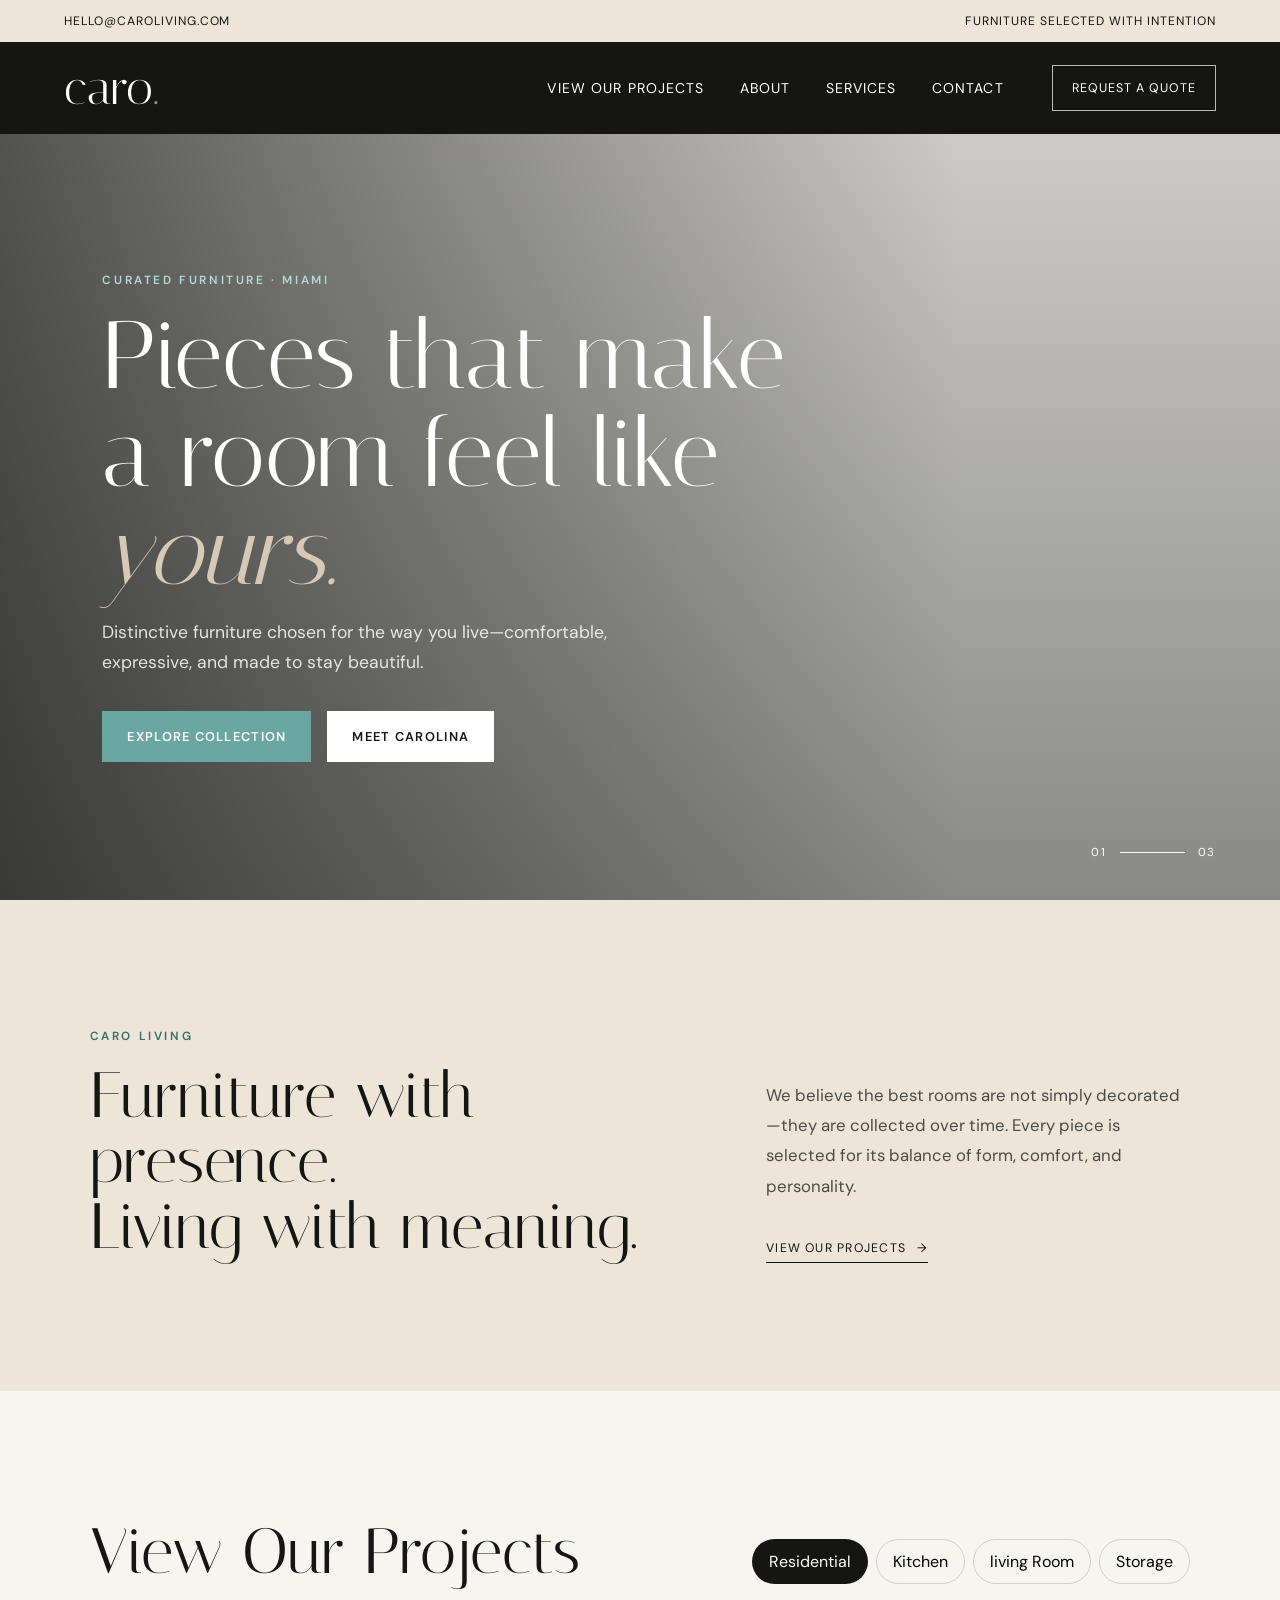
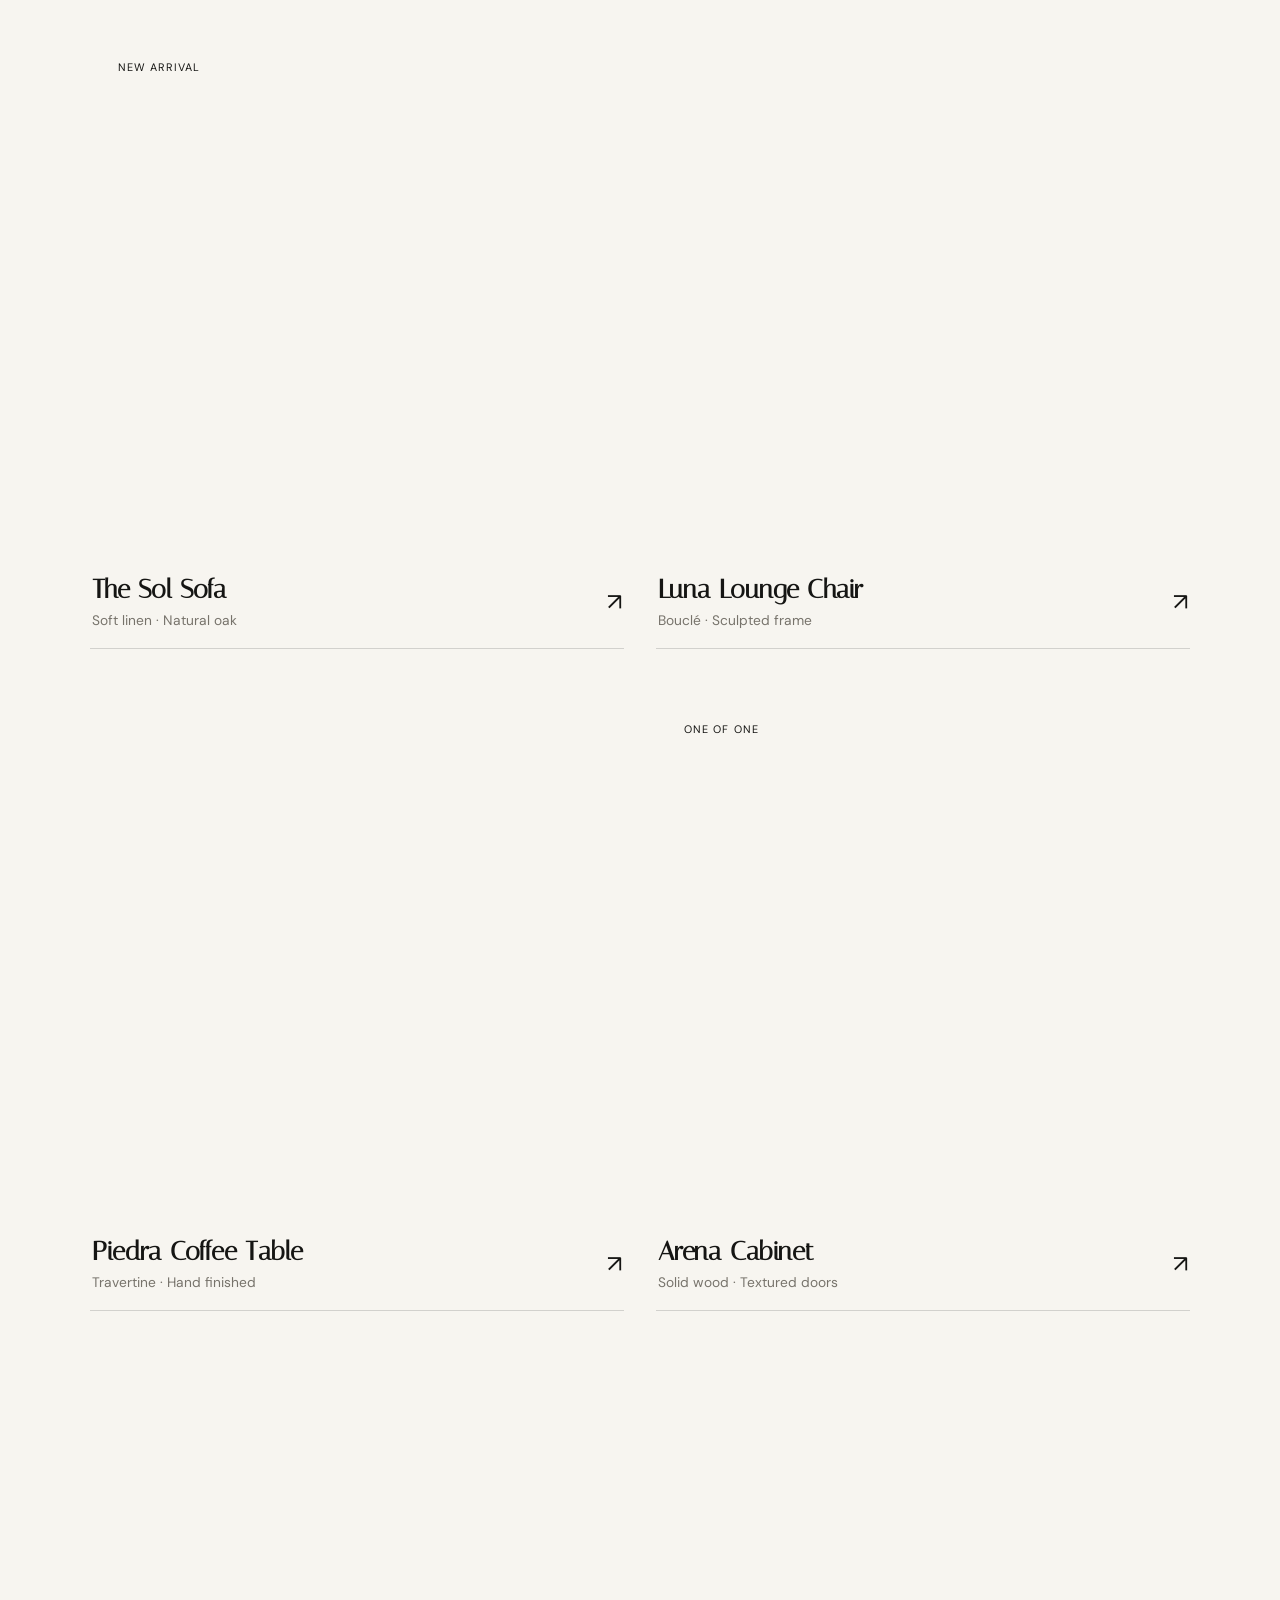
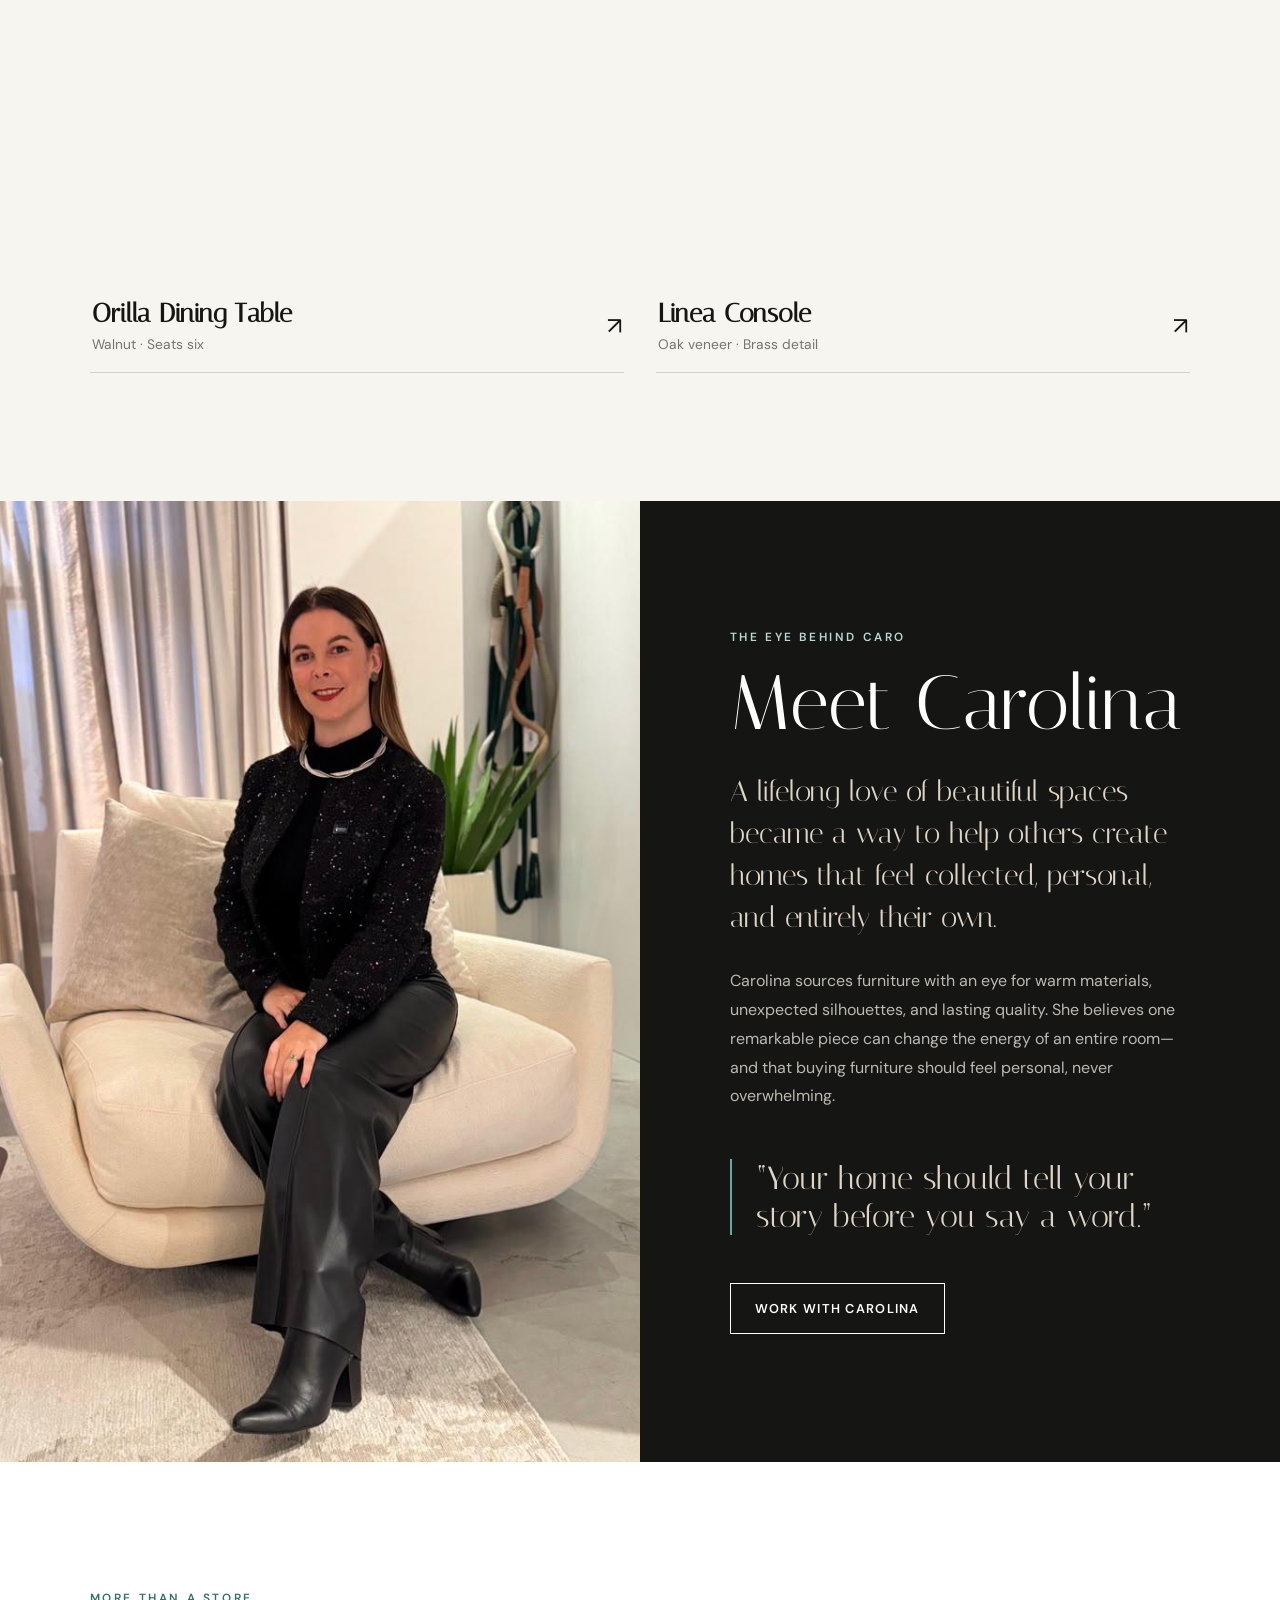
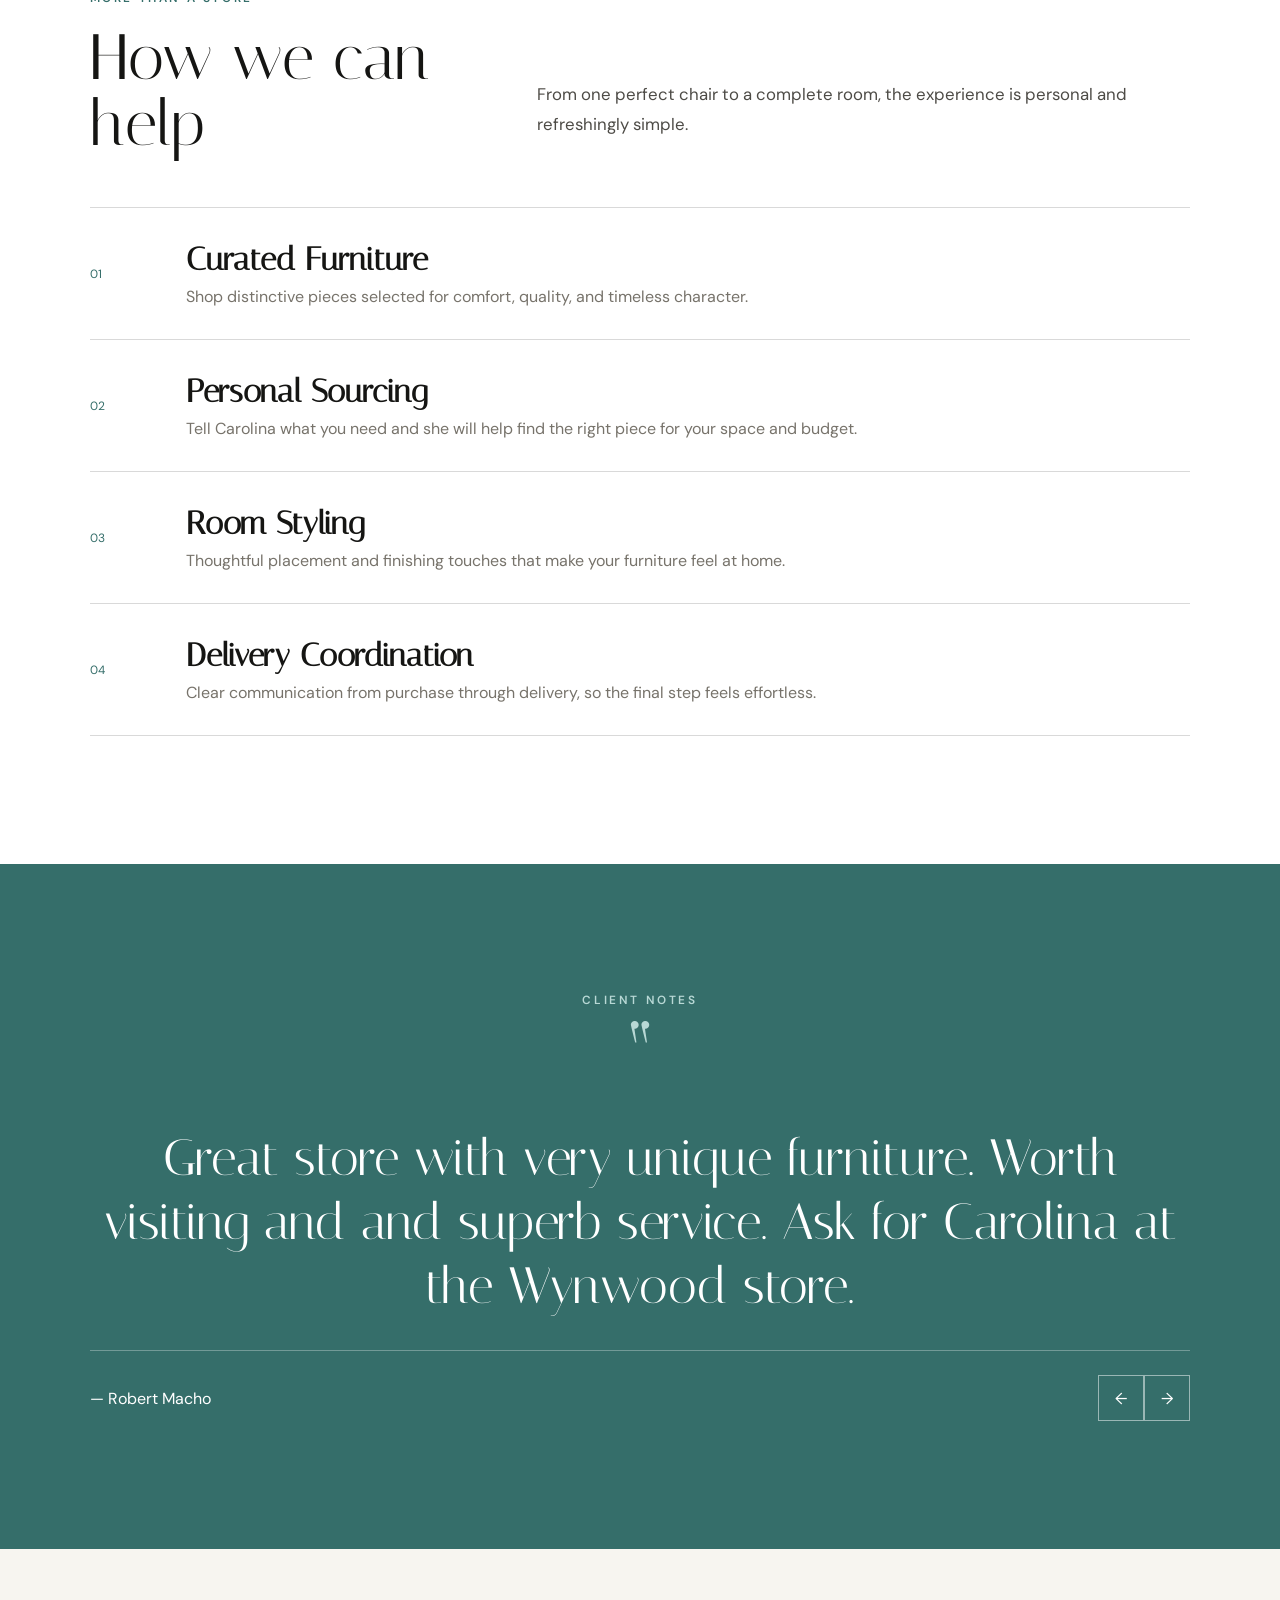
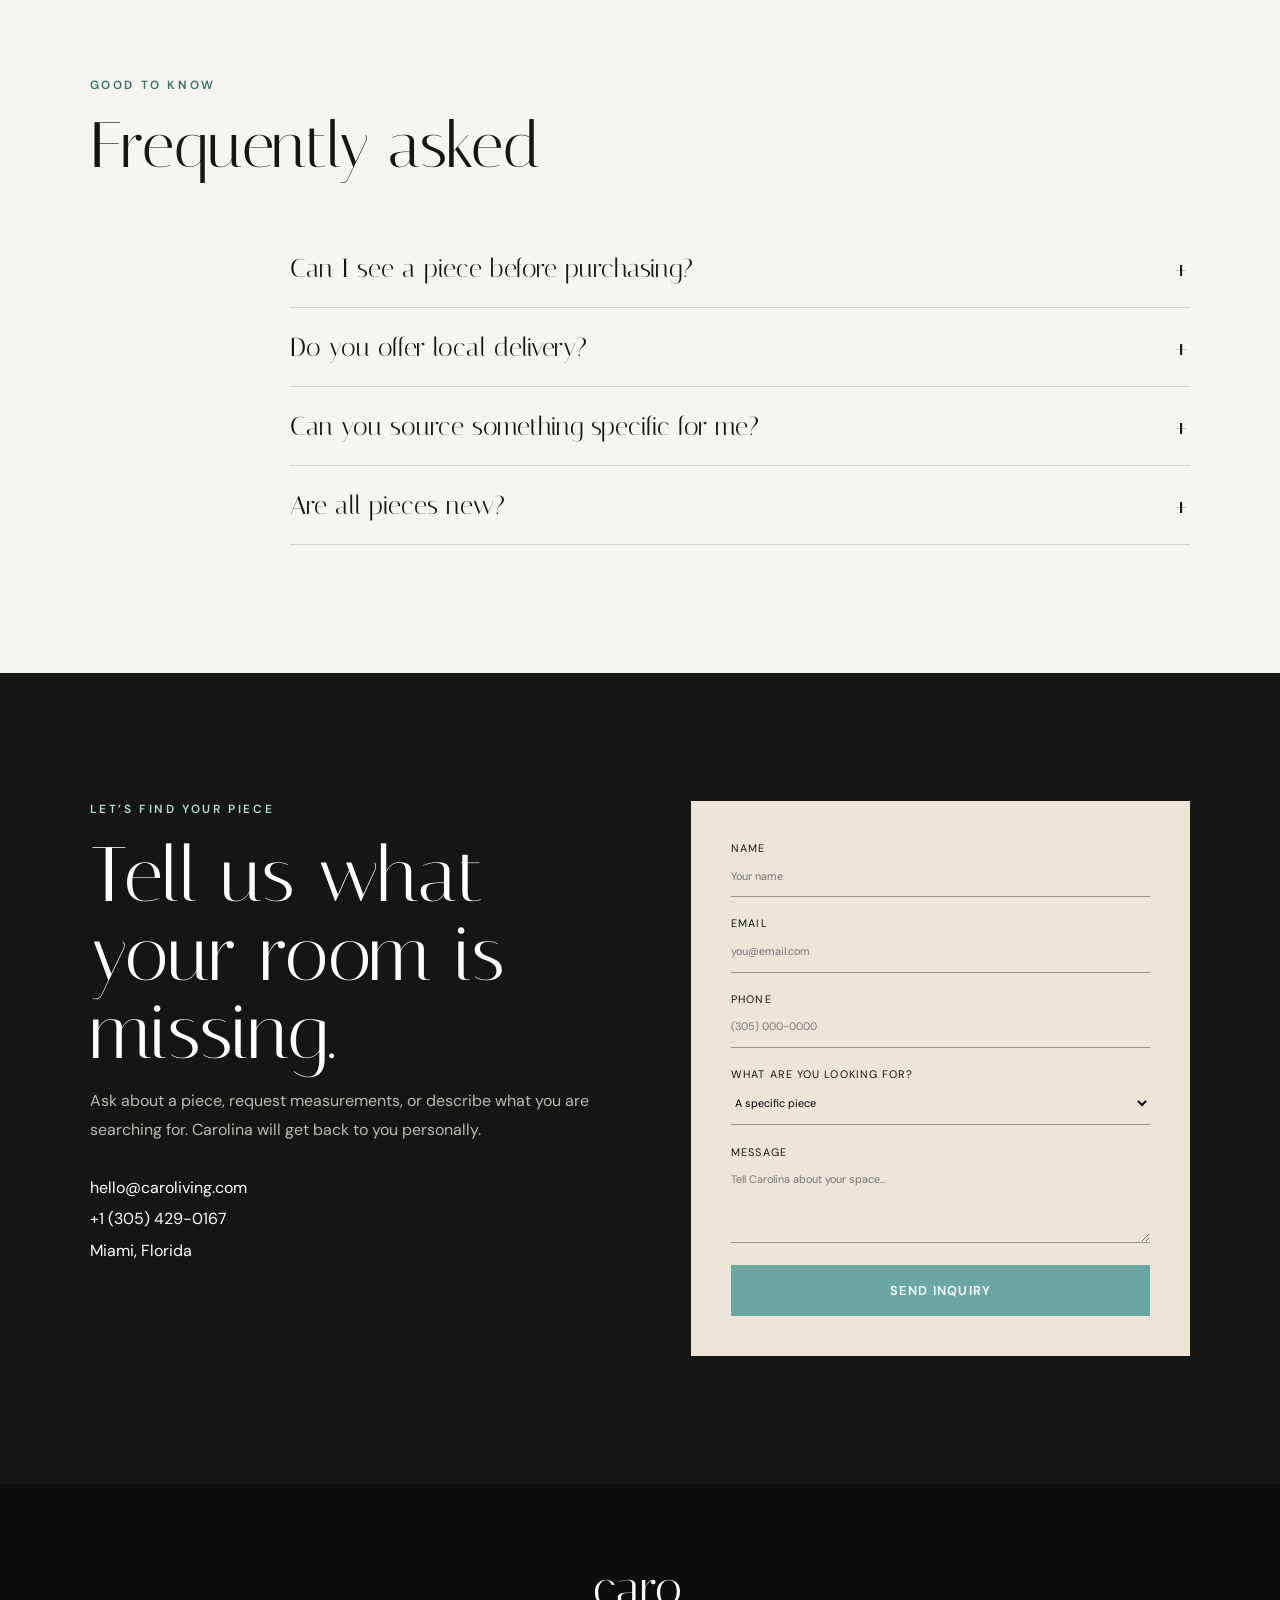
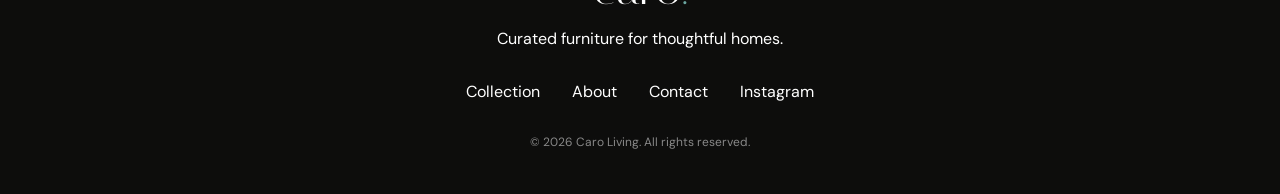
==== index.html @ b015b836 "updating header" ====
<!DOCTYPE html>
<html lang="en">
<head>
  <meta charset="UTF-8">
  <meta name="viewport" content="width=device-width, initial-scale=1.0">
  <meta name="description" content="Caro Living — curated furniture for thoughtful, beautiful homes.">
  <title>Caro Living | Curated Furniture</title>
  <link rel="preconnect" href="https://fonts.googleapis.com">
  <link rel="preconnect" href="https://fonts.gstatic.com" crossorigin>
  <link href="https://fonts.googleapis.com/css2?family=DM+Sans:wght@400;500;600&family=Italiana&display=swap" rel="stylesheet">
  <link rel="stylesheet" href="style.css">
</head>
<body>
  <div class="topbar">
    <a href="mailto:hello@caroliving.com">hello@caroliving.com</a>
    <span>Furniture selected with intention</span>
  </div>

  <header class="header" id="top">
    <a class="logo" href="#top" aria-label="Caro Living home">caro<span>.</span></a>
    <nav class="desktop-nav" aria-label="Main navigation">
      <a href="#collection">View Our Projects</a>
      <a href="#about">About</a>
      <a href="#services">Services</a>
      <a href="#contact">Contact</a>
    </nav>
    <a class="header-cta" href="#contact">Request a quote</a>
    <button class="menu-toggle" type="button" aria-label="Open menu" aria-expanded="false">
      <span></span><span></span><span></span>
    </button>
  </header>

  <nav class="mobile-nav" aria-label="Mobile navigation">
    <a href="#collection">View Our Projects</a>
    <a href="#about">About</a>
    <a href="#services">Services</a>
    <a href="#contact">Contact</a>
  </nav>

  <main>
    <section class="hero">
      <div class="hero-shade"></div>
      <div class="hero-content reveal">
        <p class="eyebrow light">Curated furniture · Miami</p>
        <h1>Pieces that make a room feel like <em>yours.</em></h1>
        <p class="hero-copy">Distinctive furniture chosen for the way you live—comfortable, expressive, and made to stay beautiful.</p>
        <div class="hero-actions">
          <a class="btn btn-teal" href="#collection">Explore collection</a>
          <a class="btn btn-light" href="#about">Meet Carolina</a>
        </div>
      </div>
      <div class="hero-index">01 <span></span> 03</div>
    </section>

    <section class="intro section reveal">
      <p class="eyebrow">Caro Living</p>
      <div class="intro-grid">
        <h2>Furniture with presence.<br>Living with meaning.</h2>
        <div>
          <p>We believe the best rooms are not simply decorated—they are collected over time. Every piece is selected for its balance of form, comfort, and personality.</p>
          <a class="text-link" href="#collection">View Our Projects <span>→</span></a>
        </div>
      </div>
    </section>

    <section class="collection section" id="collection">
      <div class="section-heading reveal">
        <div>
          <h2>View Our Projects</h2>
        </div>
        <div class="filters" role="group" aria-label="Filter furniture">
          <button class="filter active" data-filter="all">Residential</button>
          <button class="filter" data-filter="seating">Kitchen</button>
          <button class="filter" data-filter="tables">living Room</button>
          <button class="filter" data-filter="storage">Storage</button>
        </div>
      </div>

      <div class="product-grid">
        <article class="product-card reveal" data-category="seating">
          <div class="product-image image-sofa"><span>New arrival</span></div>
          <div class="product-info"><div><h3>The Sol Sofa</h3><p>Soft linen · Natural oak</p></div><a href="#contact" aria-label="Ask about The Sol Sofa">↗</a></div>
        </article>
        <article class="product-card reveal" data-category="seating">
          <div class="product-image image-chair"></div>
          <div class="product-info"><div><h3>Luna Lounge Chair</h3><p>Bouclé · Sculpted frame</p></div><a href="#contact" aria-label="Ask about Luna Lounge Chair">↗</a></div>
        </article>
        <article class="product-card reveal" data-category="tables">
          <div class="product-image image-table"></div>
          <div class="product-info"><div><h3>Piedra Coffee Table</h3><p>Travertine · Hand finished</p></div><a href="#contact" aria-label="Ask about Piedra Coffee Table">↗</a></div>
        </article>
        <article class="product-card reveal" data-category="storage">
          <div class="product-image image-cabinet"><span>One of one</span></div>
          <div class="product-info"><div><h3>Arena Cabinet</h3><p>Solid wood · Textured doors</p></div><a href="#contact" aria-label="Ask about Arena Cabinet">↗</a></div>
        </article>
        <article class="product-card reveal" data-category="tables">
          <div class="product-image image-dining"></div>
          <div class="product-info"><div><h3>Orilla Dining Table</h3><p>Walnut · Seats six</p></div><a href="#contact" aria-label="Ask about Orilla Dining Table">↗</a></div>
        </article>
        <article class="product-card reveal" data-category="storage">
          <div class="product-image image-console"></div>
          <div class="product-info"><div><h3>Linea Console</h3><p>Oak veneer · Brass detail</p></div><a href="#contact" aria-label="Ask about Linea Console">↗</a></div>
        </article>
      </div>
    </section>

    <section class="about" id="about">
      <div class="about-photo reveal">
      </div>
      <div class="about-copy reveal">
        <p class="eyebrow light">The eye behind Caro</p>
        <h2>Meet Carolina</h2>
        <p class="lead">A lifelong love of beautiful spaces became a way to help others create homes that feel collected, personal, and entirely their own.</p>
        <p>Carolina sources furniture with an eye for warm materials, unexpected silhouettes, and lasting quality. She believes one remarkable piece can change the energy of an entire room—and that buying furniture should feel personal, never overwhelming.</p>
        <blockquote>“Your home should tell your story before you say a word.”</blockquote>
        <a class="btn btn-outline-light" href="#contact">Work with Carolina</a>
      </div>
    </section>

    <section class="services section" id="services">
      <div class="section-heading reveal">
        <div><p class="eyebrow">More than a store</p><h2>How we can help</h2></div>
        <p>From one perfect chair to a complete room, the experience is personal and refreshingly simple.</p>
      </div>
      <div class="service-list">
        <article class="service reveal"><span>01</span><div><h3>Curated Furniture</h3><p>Shop distinctive pieces selected for comfort, quality, and timeless character.</p></div></article>
        <article class="service reveal"><span>02</span><div><h3>Personal Sourcing</h3><p>Tell Carolina what you need and she will help find the right piece for your space and budget.</p></div></article>
        <article class="service reveal"><span>03</span><div><h3>Room Styling</h3><p>Thoughtful placement and finishing touches that make your furniture feel at home.</p></div></article>
        <article class="service reveal"><span>04</span><div><h3>Delivery Coordination</h3><p>Clear communication from purchase through delivery, so the final step feels effortless.</p></div></article>
      </div>
    </section>

    <section class="testimonial reveal">
      <p class="eyebrow light">Client notes</p>
      <div class="quote-mark">“</div>
      <p id="quoteText">Great store with very unique furniture. Worth visiting and and superb service. Ask for Carolina at the Wynwood store.</p>
      <div class="quote-footer"><span id="quoteAuthor">— Robert Macho</span><div><button id="quotePrev" aria-label="Previous testimonial">←</button><button id="quoteNext" aria-label="Next testimonial">→</button></div></div>
    </section>

    <section class="faq section">
      <div class="section-heading reveal"><div><p class="eyebrow">Good to know</p><h2>Frequently asked</h2></div></div>
      <div class="faq-list reveal">
        <details><summary>Can I see a piece before purchasing?<span>+</span></summary><p>Yes. Contact Carolina to ask about viewing availability, dimensions, finishes, and additional photos.</p></details>
        <details><summary>Do you offer local delivery?<span>+</span></summary><p>Local delivery can be coordinated throughout Miami and surrounding areas. Cost depends on the piece and destination.</p></details>
        <details><summary>Can you source something specific for me?<span>+</span></summary><p>Absolutely. Share a reference, measurements, preferred materials, and budget to begin a personalized search.</p></details>
        <details><summary>Are all pieces new?<span>+</span></summary><p>The collection may include new, vintage, and one-of-a-kind pieces. Each listing clearly describes its condition.</p></details>
      </div>
    </section>

    <section class="contact" id="contact">
      <div class="contact-copy reveal">
        <p class="eyebrow light">Let’s find your piece</p>
        <h2>Tell us what your room is missing.</h2>
        <p>Ask about a piece, request measurements, or describe what you are searching for. Carolina will get back to you personally.</p>
        <div class="contact-details">
          <a href="mailto:hello@caroliving.com">hello@caroliving.com</a>
          <a href="tel:+17865550148">+1 (305) 429-0167</a>
          <span>Miami, Florida</span>
        </div>
      </div>
      <form
  class="contact-form reveal"
  action="https://formspree.io/f/myegpvbq"
  method="POST"
>
  <input
    type="hidden"
    name="_next"
    value="https://franksabogal04.github.io/caropro/thankyou.html"
  >

  <input
    type="hidden"
    name="_subject"
    value="New Caro Living Furniture Inquiry"
  >

  <label>
    Name

    <input
      type="text"
      name="name"
      placeholder="Your name"
      required
    >
  </label>

  <label>
    Email

    <input
      type="email"
      name="email"
      placeholder="you@email.com"
      required
    >
  </label>

  <label>
    Phone

    <input
      type="tel"
      name="phone"
      placeholder="(305) 000-0000"
    >
  </label>

  <label>
    What are you looking for?

    <select name="interest">
      <option value="A specific piece">
        A specific piece
      </option>

      <option value="Personal sourcing">
        Personal sourcing
      </option>

      <option value="Room styling">
        Room styling
      </option>

      <option value="Delivery information">
        Delivery information
      </option>
    </select>
  </label>

  <label>
    Message

    <textarea
      name="message"
      rows="4"
      placeholder="Tell Carolina about your space..."
      required
    ></textarea>
  </label>

  <button
    class="btn btn-teal"
    type="submit"
  >
    Send inquiry
  </button>
</form>
    </section>
  </main>

  <footer>
    <a class="logo footer-logo" href="#top">caro<span>.</span></a>
    <p>Curated furniture for thoughtful homes.</p>
    <div class="footer-links"><a href="#collection">Collection</a><a href="#about">About</a><a href="#contact">Contact</a><a href="#">Instagram</a></div>
    <p class="copyright">© <span id="year"></span> Caro Living. All rights reserved.</p>
  </footer>

  <a class="back-top" href="#top" aria-label="Back to top">↑</a>
  <script>
    document.addEventListener("DOMContentLoaded", function () {
      /* Collection filters */
  
      const filterButtons =
        document.querySelectorAll(".filter");
  
      const productCards =
        document.querySelectorAll(".product-card");
  
      filterButtons.forEach(function (button) {
        button.addEventListener("click", function () {
          const selectedCategory =
            button.getAttribute("data-filter");
  
          filterButtons.forEach(function (item) {
            item.classList.remove("active");
          });
  
          button.classList.add("active");
  
          productCards.forEach(function (card) {
            const cardCategory =
              card.getAttribute("data-category");
  
            if (
              selectedCategory === "all" ||
              selectedCategory === cardCategory
            ) {
              card.style.display = "block";
            } else {
              card.style.display = "none";
            }
          });
        });
      });
  
  
      /* Testimonials */
  
      const testimonials = [
        {
          quote:
            "Great selection of unique furniture and an exceptional experience working with Carolina. She was incredibly knowledgeable, offered thoughtful recommendations, and was patient throughout the entire process. Highly recommend!",
          author: "— Amir"
        },
        {
          quote:
            "Addison House has a terrific selection and Carolina is incredibly knowledgeable and helpful.",
          author: "— Thom B."
        },
        {
          quote:
            "Carolina was amazing! Her attention to detail, her design expertise and genuine customer service was refreshing and most welcomed. We left with beautiful pieces that we love!",
          author: "— Meghan Celestin"
        },
        {
          quote:
            "Carolina was very knowledgeable and helpful! She showed us every sofa configuration and helped us choose the best chair and sofa for our living room!",
          author: "— Andrew Veghte"
        },
        {
          quote:
            "Great store with very unique furniture. Worth visiting and and superb service. Ask for Carolina at the Wynwood store.",
          author: "— Robert Macho"
        },
        {
          quote:
            "Carolina helped tremendously! Thank you",
          author: "— Justin Johnson Bradshaw"
        },
        {
          quote:
            "Our experience at the store was amazing! We were helped by Carolina and she is the best! The process of furnishing a new home can be very overwhelming and Carolina was very patient by helping us choose the best pieces for our new home. The store is beautiful and they have a great selection of furniture and decor. We are very happy with the service and our purchase.",
          author: "— Juliana Jones"
        },
        {
          quote:
            "Amazing professional service was assisted by the awesome Carolina !!! So lovely and proficient- great follow up too!!!",
          author: "— Linda Marcus"
        },
        {
          quote:
            "Carolina from Addison is great! She has amazing taste and works according to customer needs!",
          author: "— Montserrat Ripoll"
        }
      ];
  
      let currentQuote = 0;
  
      const quoteText =
        document.getElementById("quoteText");
  
      const quoteAuthor =
        document.getElementById("quoteAuthor");
  
      const previousButton =
        document.getElementById("quotePrev");
  
      const nextButton =
        document.getElementById("quoteNext");
  
      function displayQuote() {
        quoteText.textContent =
          testimonials[currentQuote].quote;
  
        quoteAuthor.textContent =
          testimonials[currentQuote].author;
      }
  
      previousButton.addEventListener(
        "click",
        function () {
          currentQuote--;
  
          if (currentQuote < 0) {
            currentQuote =
              testimonials.length - 1;
          }
  
          displayQuote();
        }
      );
  
      nextButton.addEventListener(
        "click",
        function () {
          currentQuote++;
  
          if (
            currentQuote >=
            testimonials.length
          ) {
            currentQuote = 0;
          }
  
          displayQuote();
        }
      );
  
  
      /* Footer year */
  
      const year =
        document.getElementById("year");
  
      if (year) {
        year.textContent =
          new Date().getFullYear();
      }
    });
  </script>
</body>
</html>
---- style.css ----
:root {
    --ink: #151513;
    --cream: #ece5d8;
    --paper: #f7f5f0;
    --teal: #6ba7a2;
    --teal-dark: #356e6a;
    --white: #fff;
    --line: rgba(21, 21, 19, 0.16);
  }
  * {
    box-sizing: border-box;
  }
  html {
    scroll-behavior: smooth;
  }
  body {
    margin: 0;
    background: var(--paper);
    color: var(--ink);
    font-family: "DM Sans", sans-serif;
  }
  a {
    color: inherit;
    text-decoration: none;
  }
  button,
  input,
  textarea,
  select {
    font: inherit;
  }
  img {
    max-width: 100%;
  }
  .topbar {
    height: 42px;
    padding: 0 5vw;
    background: var(--cream);
    display: flex;
    align-items: center;
    justify-content: space-between;
    font-size: 0.76rem;
    letter-spacing: 0.08em;
    text-transform: uppercase;
  }
  .header {
    height: 92px;
    padding: 0 5vw;
    background: var(--ink);
    color: white;
    display: flex;
    align-items: center;
    gap: 3rem;
    position: relative;
    z-index: 20;
  }
  .logo {
    font-family: "Italiana", serif;
    font-size: 3rem;
    line-height: 1;
  }
  .logo span {
    color: var(--teal);
  }
  .desktop-nav {
    display: flex;
    gap: 2.2rem;
    margin-left: auto;
  }
  .desktop-nav a {
    font-size: 0.88rem;
    letter-spacing: 0.08em;
    text-transform: uppercase;
  }
  .header-cta {
    border: 1px solid rgba(255, 255, 255, 0.7);
    padding: 0.85rem 1.2rem;
    text-transform: uppercase;
    font-size: 0.78rem;
    letter-spacing: 0.08em;
  }
  .menu-toggle {
    display: none;
    background: none;
    border: 0;
    padding: 8px;
  }
  .menu-toggle span {
    width: 27px;
    height: 2px;
    background: white;
    display: block;
    margin: 6px;
  }
  .mobile-nav {
    display: none;
  }
  .hero {
    min-height: calc(100vh - 134px);
    position: relative;
    display: flex;
    align-items: center;
    color: white;
    padding: 8vw 8%;
    background:
      linear-gradient(rgba(13, 16, 15, 0.15), rgba(13, 16, 15, 0.45)),
      url("https://images.unsplash.com/photo-1600210492486-724fe5c67fb0?auto=format&fit=crop&w=2000&q=88")
        center/cover;
  }
  .hero-shade {
    position: absolute;
    inset: 0;
    background: linear-gradient(
      90deg,
      rgba(9, 10, 9, 0.64),
      rgba(9, 10, 9, 0.04) 75%
    );
  }
  .hero-content {
    position: relative;
    max-width: 760px;
    z-index: 1;
  }
  .eyebrow {
    text-transform: uppercase;
    letter-spacing: 0.22em;
    font-size: 0.74rem;
    font-weight: 600;
    color: var(--teal-dark);
    margin: 0 0 1.2rem;
  }
  .eyebrow.light {
    color: #b8d8d5;
  }
  .hero h1,
  .section h2,
  .about h2,
  .contact h2 {
    font-family: "Italiana", serif;
    font-weight: 400;
    line-height: 1.02;
    margin: 0;
  }
  .hero h1 {
    font-size: clamp(3.4rem, 7.5vw, 7.4rem);
    max-width: 850px;
  }
  .hero h1 em {
    color: #d7c9b5;
    font-weight: 400;
  }
  .hero-copy {
    max-width: 540px;
    font-size: 1.1rem;
    line-height: 1.7;
    color: rgba(255, 255, 255, 0.84);
  }
  .hero-actions {
    display: flex;
    gap: 1rem;
    margin-top: 2.1rem;
    flex-wrap: wrap;
  }
  .btn {
    display: inline-flex;
    justify-content: center;
    align-items: center;
    padding: 1rem 1.5rem;
    border: 1px solid transparent;
    text-transform: uppercase;
    letter-spacing: 0.1em;
    font-size: 0.8rem;
    font-weight: 600;
    cursor: pointer;
  }
  .btn-teal {
    background: var(--teal);
    color: white;
  }
  .btn-light {
    background: white;
    color: var(--ink);
  }
  .btn-outline-light {
    border-color: white;
    color: white;
  }
  .hero-index {
    position: absolute;
    right: 5vw;
    bottom: 2.5rem;
    font-size: 0.72rem;
    letter-spacing: 0.15em;
    display: flex;
    align-items: center;
    gap: 0.8rem;
  }
  .hero-index span {
    width: 65px;
    height: 1px;
    background: white;
  }
  .section {
    padding: 8rem 7vw;
  }
  .intro {
    background: var(--cream);
  }
  .intro-grid {
    display: grid;
    grid-template-columns: 1.15fr 0.85fr;
    gap: 8vw;
    align-items: start;
  }
  .intro h2,
  .section-heading h2 {
    font-size: clamp(2.8rem, 5vw, 5rem);
  }
  .intro-grid p,
  .section-heading > p {
    font-size: 1.05rem;
    line-height: 1.8;
    color: #4d4b46;
  }
  .text-link {
    display: inline-flex;
    gap: 0.7rem;
    margin-top: 1.4rem;
    border-bottom: 1px solid;
    padding-bottom: 0.35rem;
    text-transform: uppercase;
    font-size: 0.77rem;
    letter-spacing: 0.1em;
  }
  .section-heading {
    display: flex;
    align-items: end;
    justify-content: space-between;
    gap: 2rem;
    margin-bottom: 3.2rem;
  }
  .filters {
    display: flex;
    gap: 0.5rem;
    flex-wrap: wrap;
  }
  .filter {
    border: 1px solid var(--line);
    background: transparent;
    border-radius: 999px;
    padding: 0.7rem 1rem;
    cursor: pointer;
  }
  .filter.active {
    background: var(--ink);
    color: white;
  }
  .product-grid {
    display: grid;
    grid-template-columns: repeat(2, 1fr);
    gap: 3rem 2rem;
  }
  .product-card.hidden {
    display: none;
  }
  .product-image {
    height: 520px;
    background-size: cover;
    background-position: center;
    border-radius: 2px;
    position: relative;
    overflow: hidden;
    transition: transform 0.35s;
  }
  .product-card:hover .product-image {
    transform: translateY(-6px);
  }
  .product-image span {
    position: absolute;
    top: 1rem;
    left: 1rem;
    background: var(--paper);
    padding: 0.55rem 0.75rem;
    font-size: 0.68rem;
    letter-spacing: 0.1em;
    text-transform: uppercase;
  }
  .image-sofa {
    background-image: url("https://images.unsplash.com/photo-1555041469-a586c61ea9bc?auto=format&fit=crop&w=1200&q=85");
  }
  .image-chair {
    background-image: url("https://images.unsplash.com/photo-1567538096630-e0c55bd6374c?auto=format&fit=crop&w=1200&q=85");
  }
  .image-table {
    background-image: url("https://images.unsplash.com/photo-1493663284031-b7e3aefcae8e?auto=format&fit=crop&w=1200&q=85");
  }
  .image-cabinet {
    background-image: url("https://images.unsplash.com/photo-1616486338812-3dadae4b4ace?auto=format&fit=crop&w=1200&q=85");
  }
  .image-dining {
    background-image: url("https://images.unsplash.com/photo-1617806118233-18e1de247200?auto=format&fit=crop&w=1200&q=85");
  }
  .image-console {
    background-image: url("https://images.unsplash.com/photo-1618220179428-22790b461013?auto=format&fit=crop&w=1200&q=85");
  }
  .product-info {
    display: flex;
    justify-content: space-between;
    align-items: center;
    padding: 1.2rem 0.15rem;
    border-bottom: 1px solid var(--line);
  }
  .product-info h3 {
    font-family: "Italiana", serif;
    font-size: 1.65rem;
    margin: 0;
  }
  .product-info p {
    margin: 0.35rem 0 0;
    color: #77736b;
    font-size: 0.86rem;
  }
  .product-info > a {
    font-size: 1.5rem;
  }
  .about {
    display: grid;
    grid-template-columns: 1fr 1fr;
    background: var(--ink);
    color: white;
  }
  .about-photo {
    min-height: 800px;
    background-image: url("assets/PHOTO-2026-08-14-08-14-46.jpg");
    background-position: center;
    background-size: cover;
    background-repeat: no-repeat;
    position: relative;
  }

  .about-copy {
    padding: 8rem 7vw;
  }
  .about h2,
  .contact h2 {
    font-size: clamp(3.3rem, 6vw, 6rem);
  }
  .about .lead {
    font-family: "Italiana", serif;
    font-size: 1.8rem;
    line-height: 1.45;
    color: #ded5c8;
  }
  .about-copy > p:not(.eyebrow):not(.lead) {
    line-height: 1.8;
    color: #bbb9b3;
  }
  .about blockquote {
    font-family: "Italiana", serif;
    font-size: 2rem;
    margin: 3rem 0;
    padding-left: 1.5rem;
    border-left: 2px solid var(--teal);
    color: #ded5c8;
  }
  .services {
    background: white;
  }
  .service-list {
    border-top: 1px solid var(--line);
  }
  .service {
    display: grid;
    grid-template-columns: 80px 1fr;
    gap: 1rem;
    align-items: center;
    padding: 2rem 0;
    border-bottom: 1px solid var(--line);
  }
  .service > span {
    color: var(--teal-dark);
    font-size: 0.75rem;
  }
  .service h3 {
    font-family: "Italiana", serif;
    font-size: 2rem;
    margin: 0;
  }
  .service p {
    color: #77736b;
    margin: 0.5rem 0 0;
  }

  .testimonial {
    background: var(--teal-dark);
    color: white;
    padding: 8rem max(7vw, calc((100vw - 1200px) / 2));
    text-align: center;
  }
  .quote-mark {
    font-family: "Italiana", serif;
    font-size: 6rem;
    line-height: 0.7;
    color: #b8d8d5;
  }
  .testimonial > p:not(.eyebrow) {
    font-family: "Italiana", serif;
    font-size: clamp(2rem, 4vw, 4.1rem);
    line-height: 1.25;
    max-width: 1100px;
    margin: 2rem auto;
  }
  .quote-footer {
    display: flex;
    justify-content: space-between;
    align-items: center;
    border-top: 1px solid rgba(255, 255, 255, 0.3);
    padding-top: 1.5rem;
  }
  .quote-footer button {
    width: 46px;
    height: 46px;
    background: transparent;
    border: 1px solid rgba(255, 255, 255, 0.5);
    color: white;
    cursor: pointer;
  }
  .faq-list {
    max-width: 900px;
    margin-left: auto;
  }
  .faq-list details {
    border-bottom: 1px solid var(--line);
    padding: 1.5rem 0;
  }
  .faq-list summary {
    list-style: none;
    cursor: pointer;
    font-family: "Italiana", serif;
    font-size: 1.6rem;
    display: flex;
    justify-content: space-between;
  }
  .faq-list summary::-webkit-details-marker {
    display: none;
  }
  .faq-list details[open] summary span {
    transform: rotate(45deg);
  }
  .faq-list summary span {
    transition: 0.2s;
  }
  .faq-list p {
    line-height: 1.7;
    color: #66625b;
    max-width: 700px;
  }
  .contact {
    display: grid;
    grid-template-columns: 1fr 1fr;
    background: var(--ink);
    color: white;
    padding: 8rem 7vw;
    gap: 8vw;
  }
  .contact-copy > p:not(.eyebrow) {
    line-height: 1.8;
    color: #bbb9b3;
  }
  .contact-details {
    display: flex;
    flex-direction: column;
    gap: 0.65rem;
    margin-top: 2rem;
  }
  .contact-form {
    background: var(--cream);
    color: var(--ink);
    padding: 2.5rem;
  }
  .contact-form label {
    display: block;
    text-transform: uppercase;
    letter-spacing: 0.1em;
    font-size: 0.68rem;
    margin-bottom: 1.2rem;
  }
  .contact-form input,
  .contact-form textarea,
  .contact-form select {
    width: 100%;
    border: 0;
    border-bottom: 1px solid #99948a;
    background: transparent;
    padding: 0.85rem 0;
    outline: none;
    text-transform: none;
    letter-spacing: 0;
  }
  .contact-form textarea {
    resize: vertical;
  }
  .contact-form .btn {
    width: 100%;
  }
  .form-note {
    font-size: 0.68rem;
    color: #6c6861;
    line-height: 1.4;
  }
  footer {
    background: #0d0d0c;
    color: white;
    padding: 5rem 7vw 2rem;
    text-align: center;
  }
  .footer-logo {
    display: inline-block;
  }
  .footer-links {
    display: flex;
    justify-content: center;
    gap: 2rem;
    margin: 2rem 0;
    flex-wrap: wrap;
  }
  .copyright {
    font-size: 0.75rem;
    color: #888;
  }
  .back-top {
    position: fixed;
    right: 1rem;
    bottom: 1rem;
    width: 44px;
    height: 44px;
    background: var(--teal);
    color: white;
    display: grid;
    place-items: center;
    z-index: 10;
    opacity: 0;
    pointer-events: none;
    transition: 0.25s;
  }
  .back-top.show {
    opacity: 1;
    pointer-events: auto;
  }
  .reveal {
    opacity: 0;
    transform: translateY(25px);
    transition:
      opacity 0.7s,
      transform 0.7s;
  }
  .reveal.visible {
    opacity: 1;
    transform: none;
  }
  @media (max-width: 900px) {
    .desktop-nav,
    .header-cta {
      display: none;
    }
    .menu-toggle {
      display: block;
      margin-left: auto;
    }
    .mobile-nav {
      position: absolute;
      top: 134px;
      left: 0;
      right: 0;
      background: var(--ink);
      color: white;
      z-index: 19;
      display: flex;
      flex-direction: column;
      padding: 0 7vw;
      max-height: 0;
      overflow: hidden;
      transition:
        max-height 0.35s,
        padding 0.35s;
    }
    .mobile-nav.open {
      max-height: 320px;
      padding-top: 1rem;
      padding-bottom: 2rem;
    }
    .mobile-nav a {
      padding: 1rem 0;
      border-bottom: 1px solid #333;
    }
    .hero {
      min-height: 760px;
      padding: 6rem 7vw;
    }
    .intro-grid,
    .about,
    .contact {
      grid-template-columns: 1fr;
    }
    .about-photo {
      min-height: 620px;
    }
    .product-image {
      height: 400px;
    }
    .section {
      padding: 6rem 6vw;
    }
    .about-copy,
    .contact {
      padding: 6rem 7vw;
    }
    .section-heading {
      align-items: start;
      flex-direction: column;
    }
    .topbar span {
      display: none;
    }
  }
  @media (max-width: 600px) {
    .topbar {
      height: 36px;
    }
    .header {
      height: 78px;
    }
    .mobile-nav {
      top: 114px;
    }
    .logo {
      font-size: 2.45rem;
    }
    .hero {
      min-height: calc(100svh - 114px);
      padding-top: 5rem;
    }
    .hero h1 {
      font-size: 3.35rem;
    }
    .hero-copy {
      font-size: 0.98rem;
    }
    .hero-actions {
      flex-direction: column;
      align-items: stretch;
    }
    .product-grid {
      grid-template-columns: 1fr;
      gap: 2.5rem;
    }
    .product-image {
      height: 390px;
    }
    .intro-grid {
      grid-template-columns: 1fr;
      gap: 2rem;
    }
    .section {
      padding: 5rem 1.35rem;
    }
    .about-photo {
      min-height: 520px;
    }
    .about-copy,
    .contact {
      padding: 5rem 1.35rem;
    }
    .about blockquote {
      font-size: 1.55rem;
    }
    .service {
      grid-template-columns: 42px 1fr;
    }
    .service h3 {
      font-size: 1.6rem;
    }
    .testimonial {
      padding: 5rem 1.35rem;
    }
    .testimonial > p:not(.eyebrow) {
      font-size: 2rem;
    }
    .quote-footer {
      align-items: flex-start;
      gap: 1rem;
    }
    .contact-form {
      padding: 1.5rem;
    }
    .footer-links {
      gap: 1rem;
    }
    .filters {
      width: 100%;
      overflow-x: auto;
      flex-wrap: nowrap;
      padding-bottom: 0.4rem;
    }
    .filter {
      white-space: nowrap;
    }
    .topbar {
      padding: 0 1.2rem;
    }
  }
  
  /* Safety fallback: all content remains visible even if JavaScript is blocked. */
  .reveal {
    opacity: 1;
    transform: none;
  }
  
  .reveal.visible {
    opacity: 1;
    transform: none;
  }
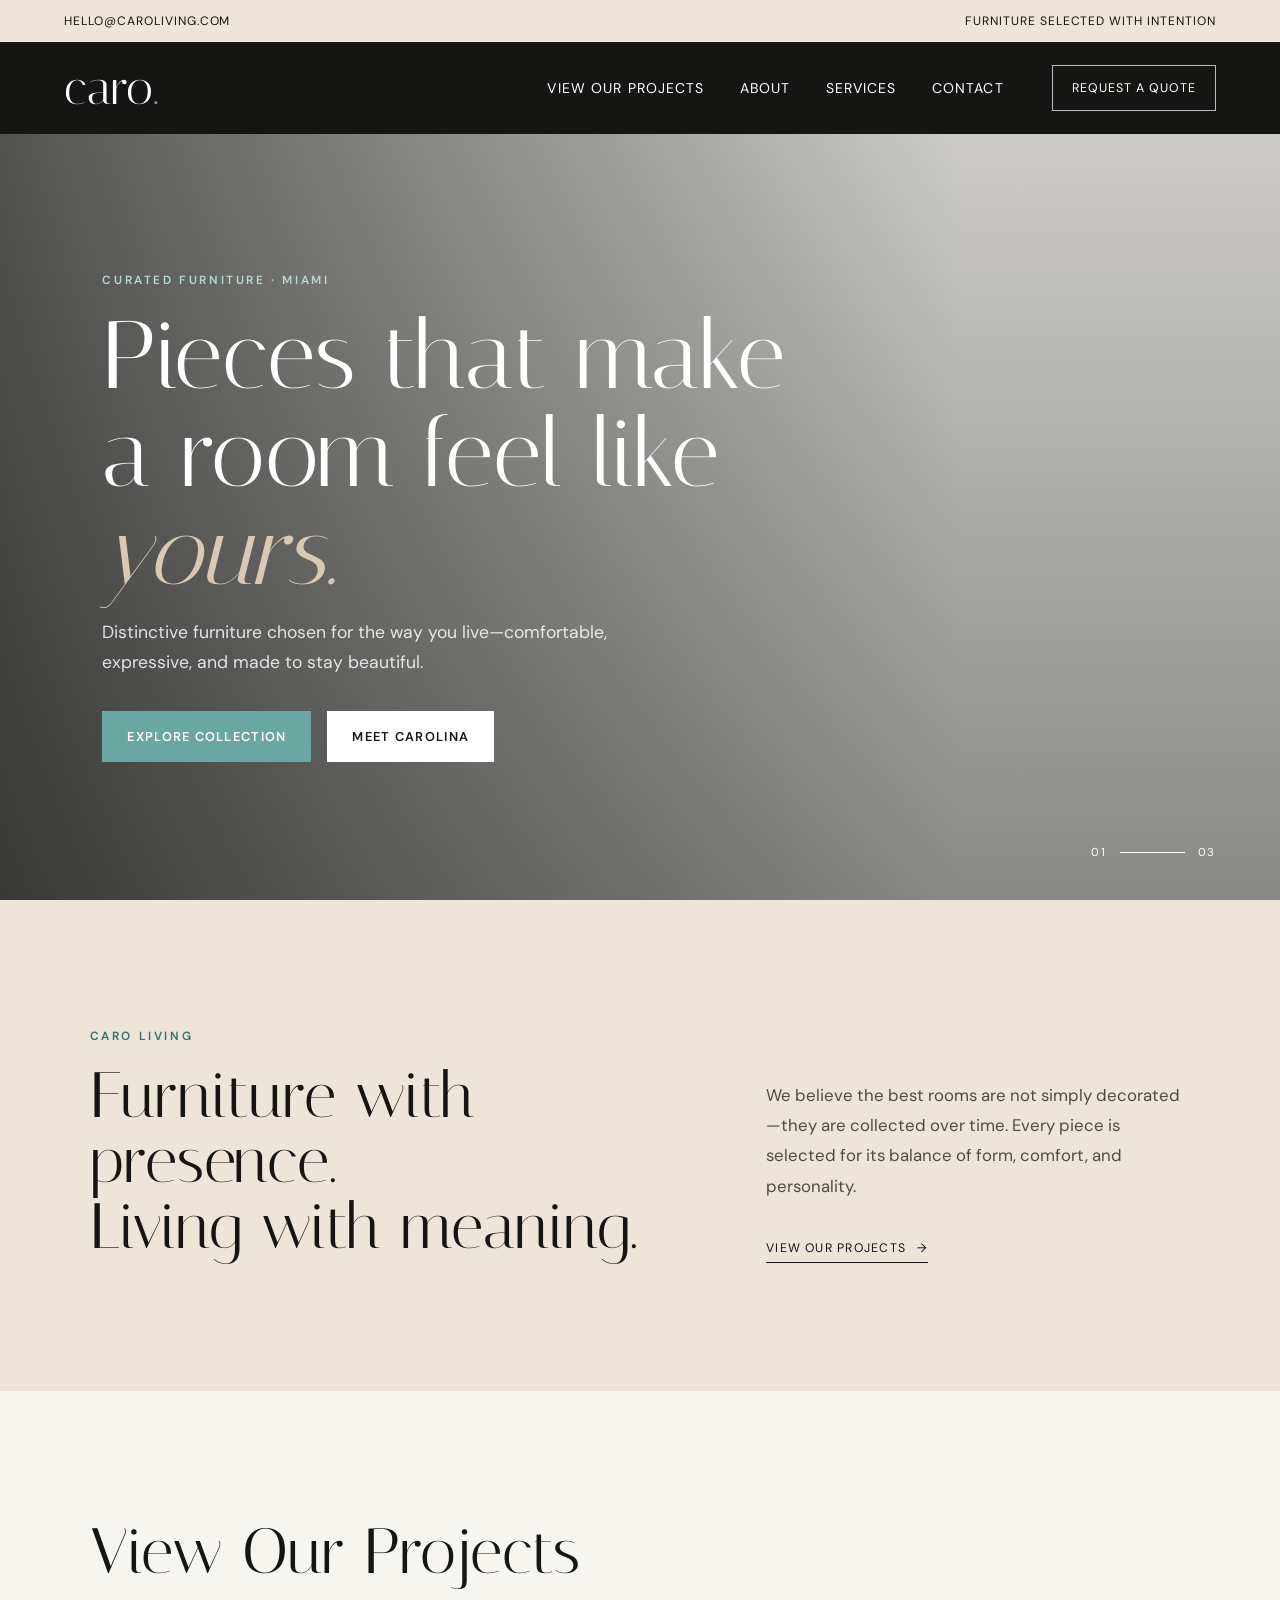
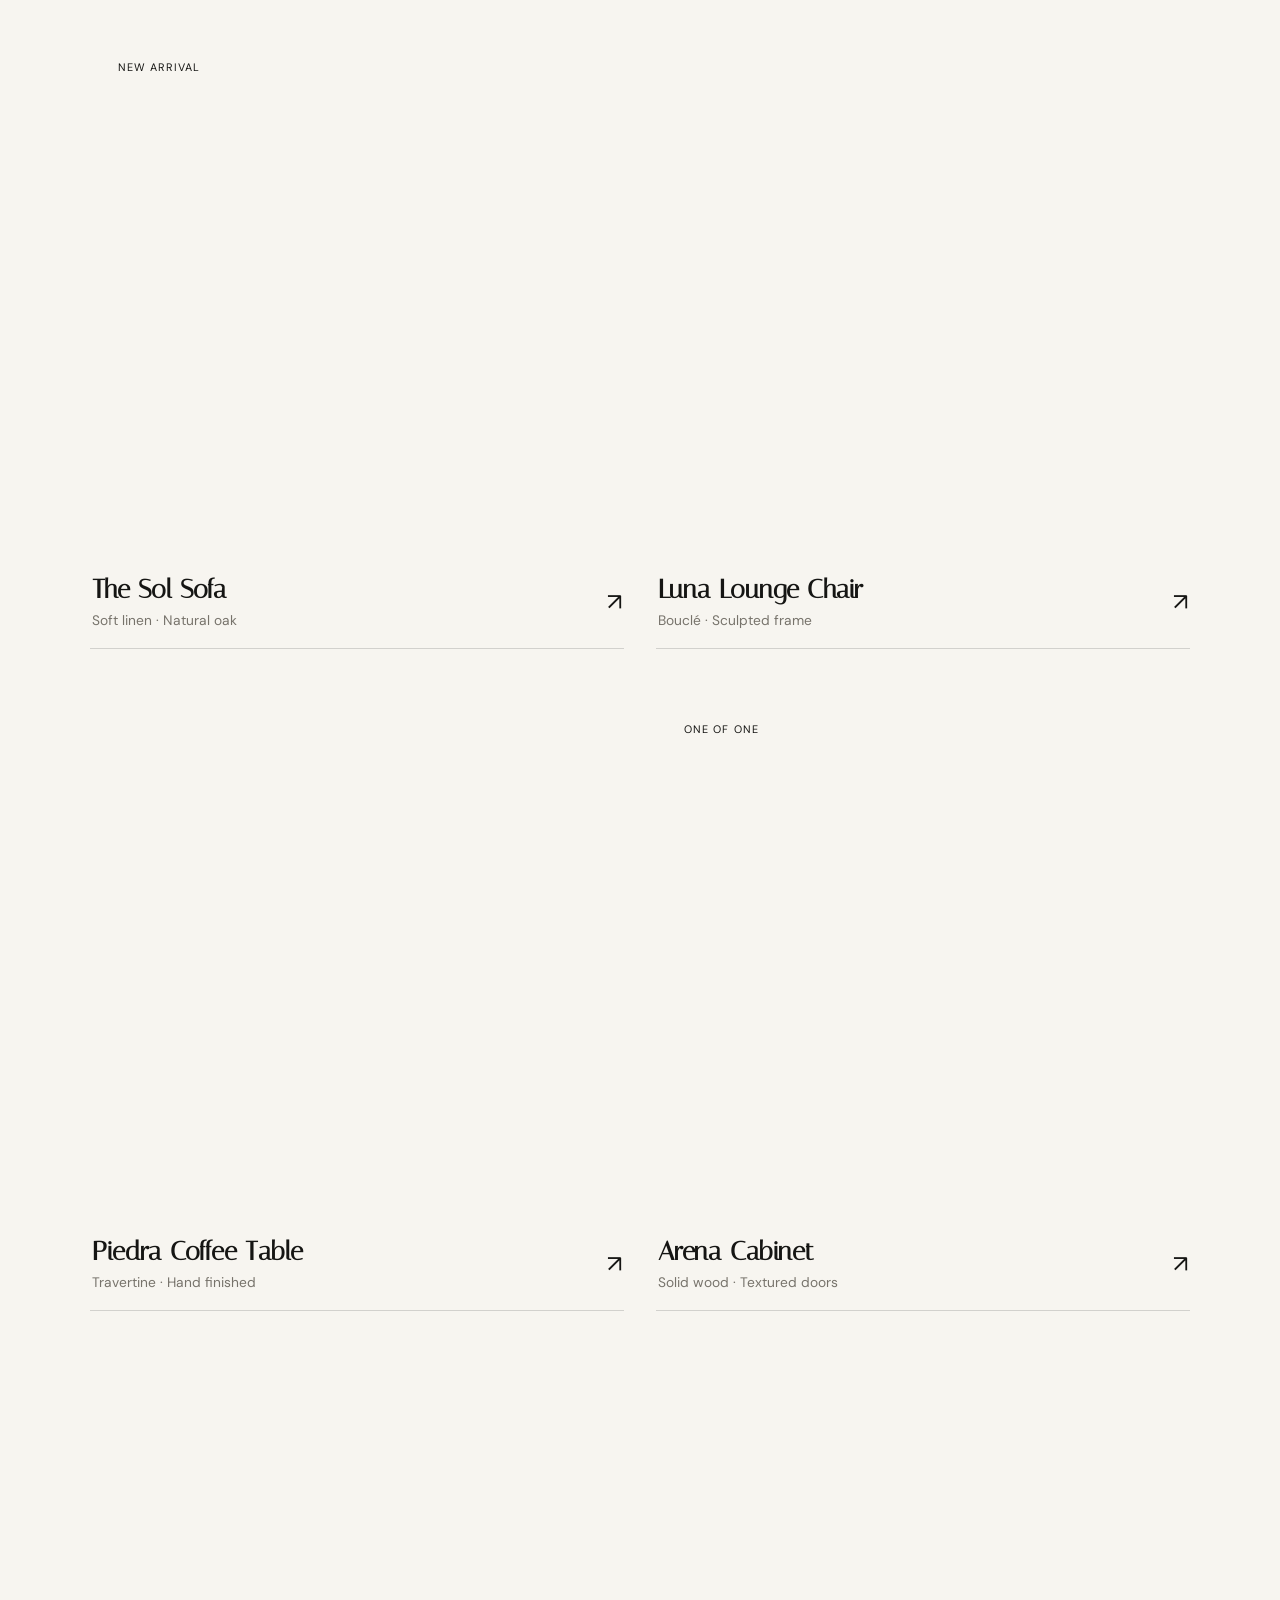
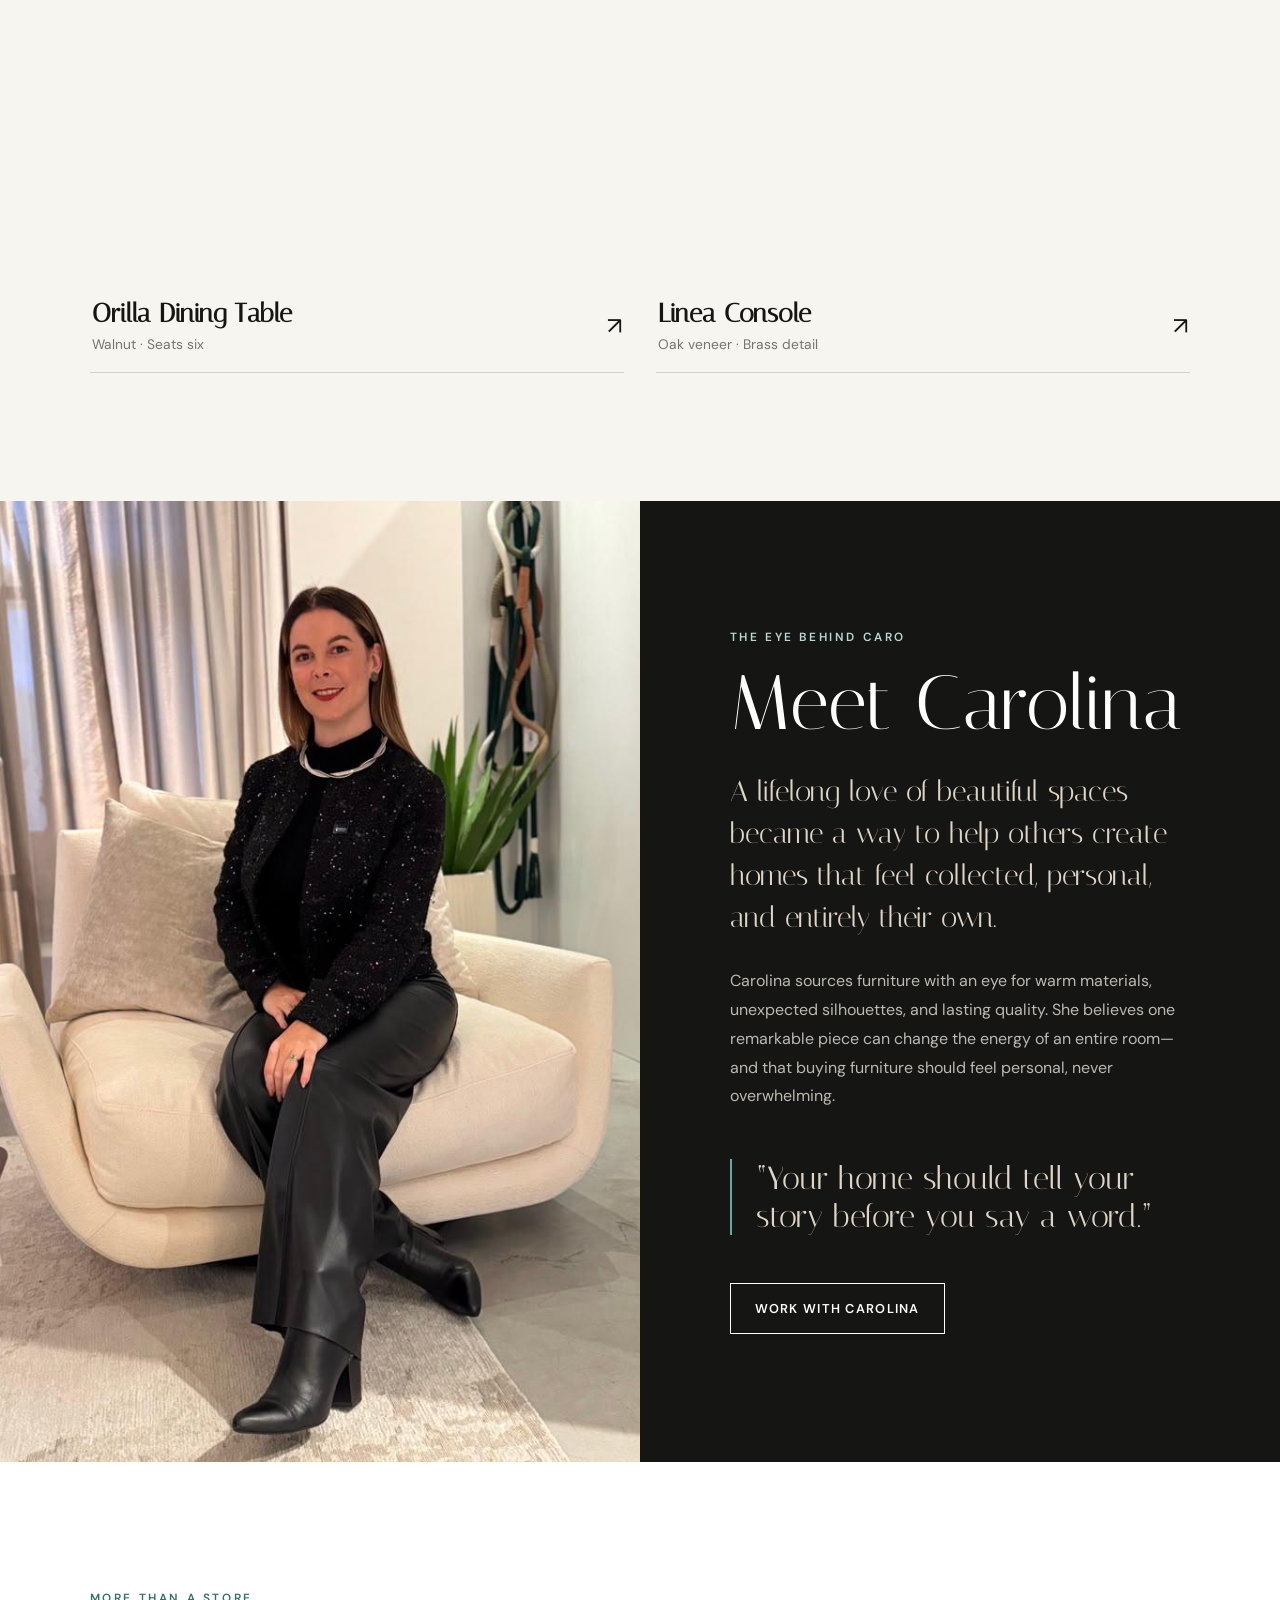
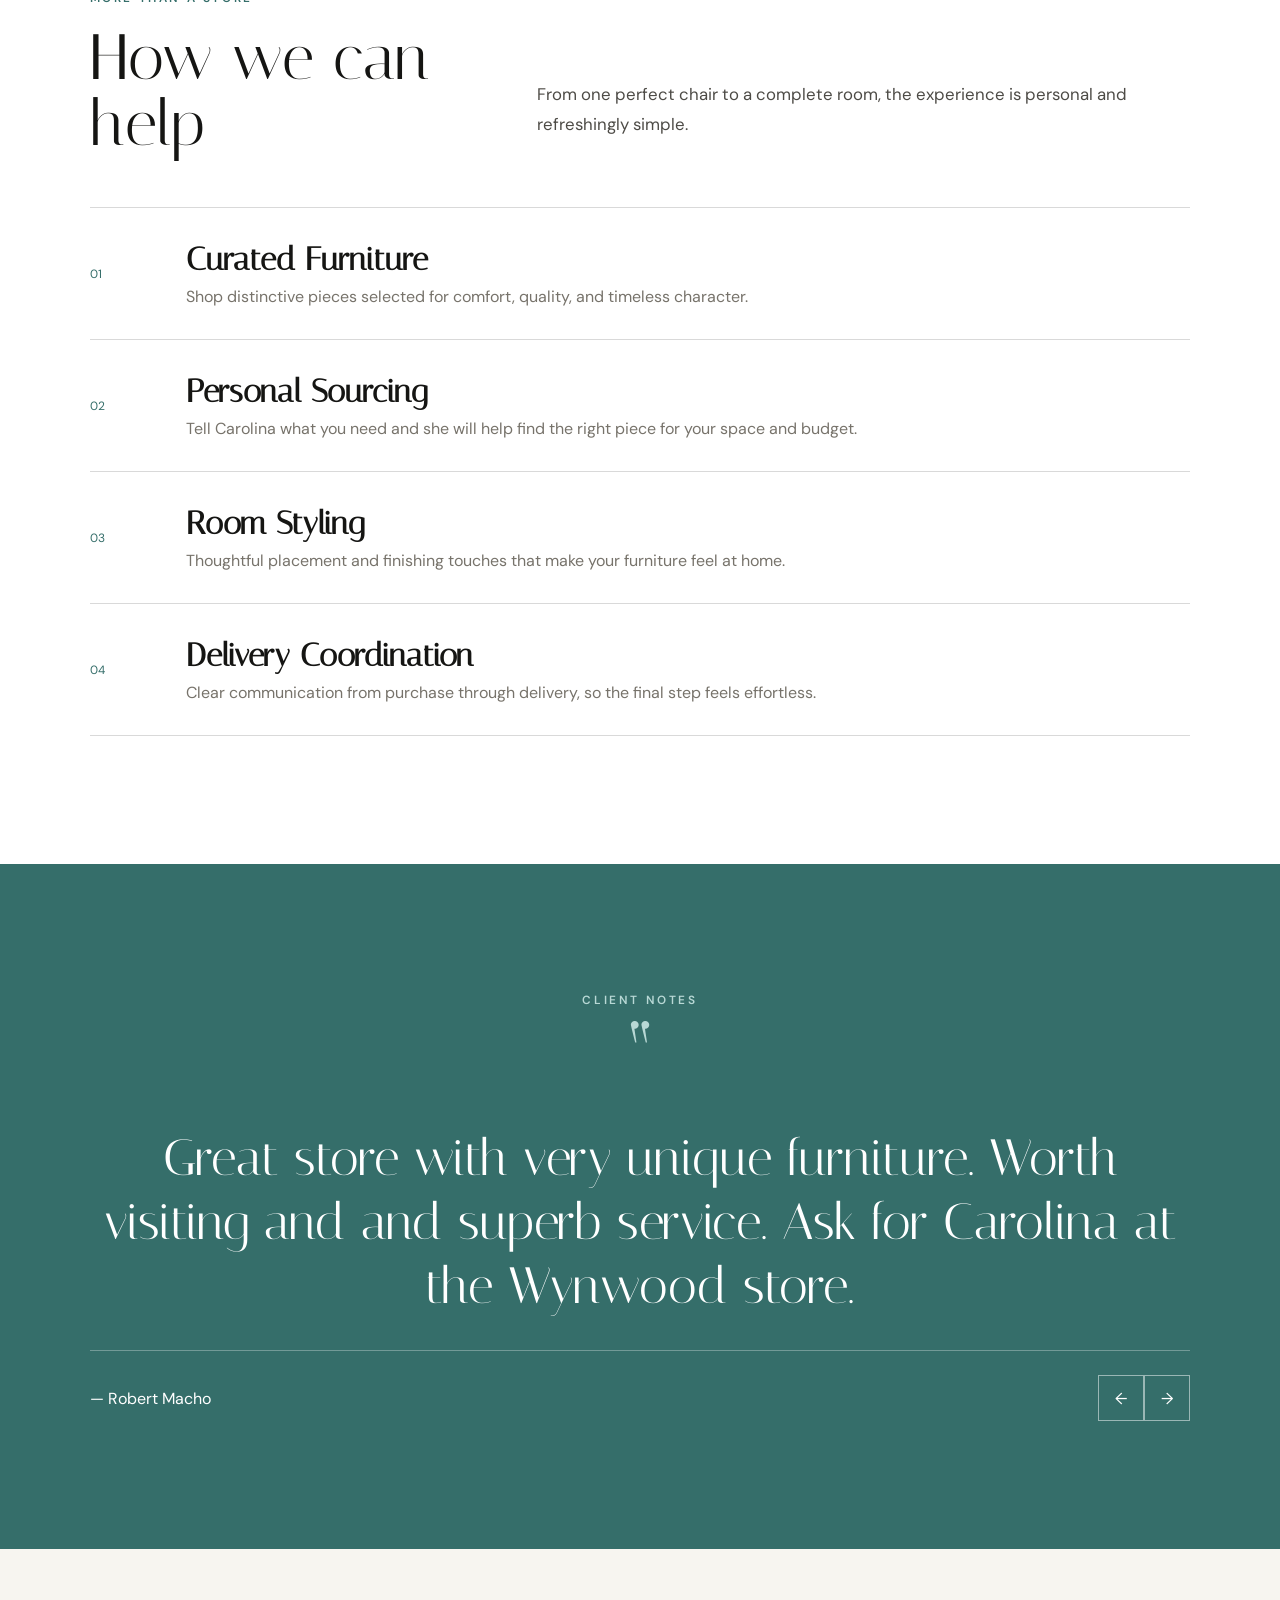
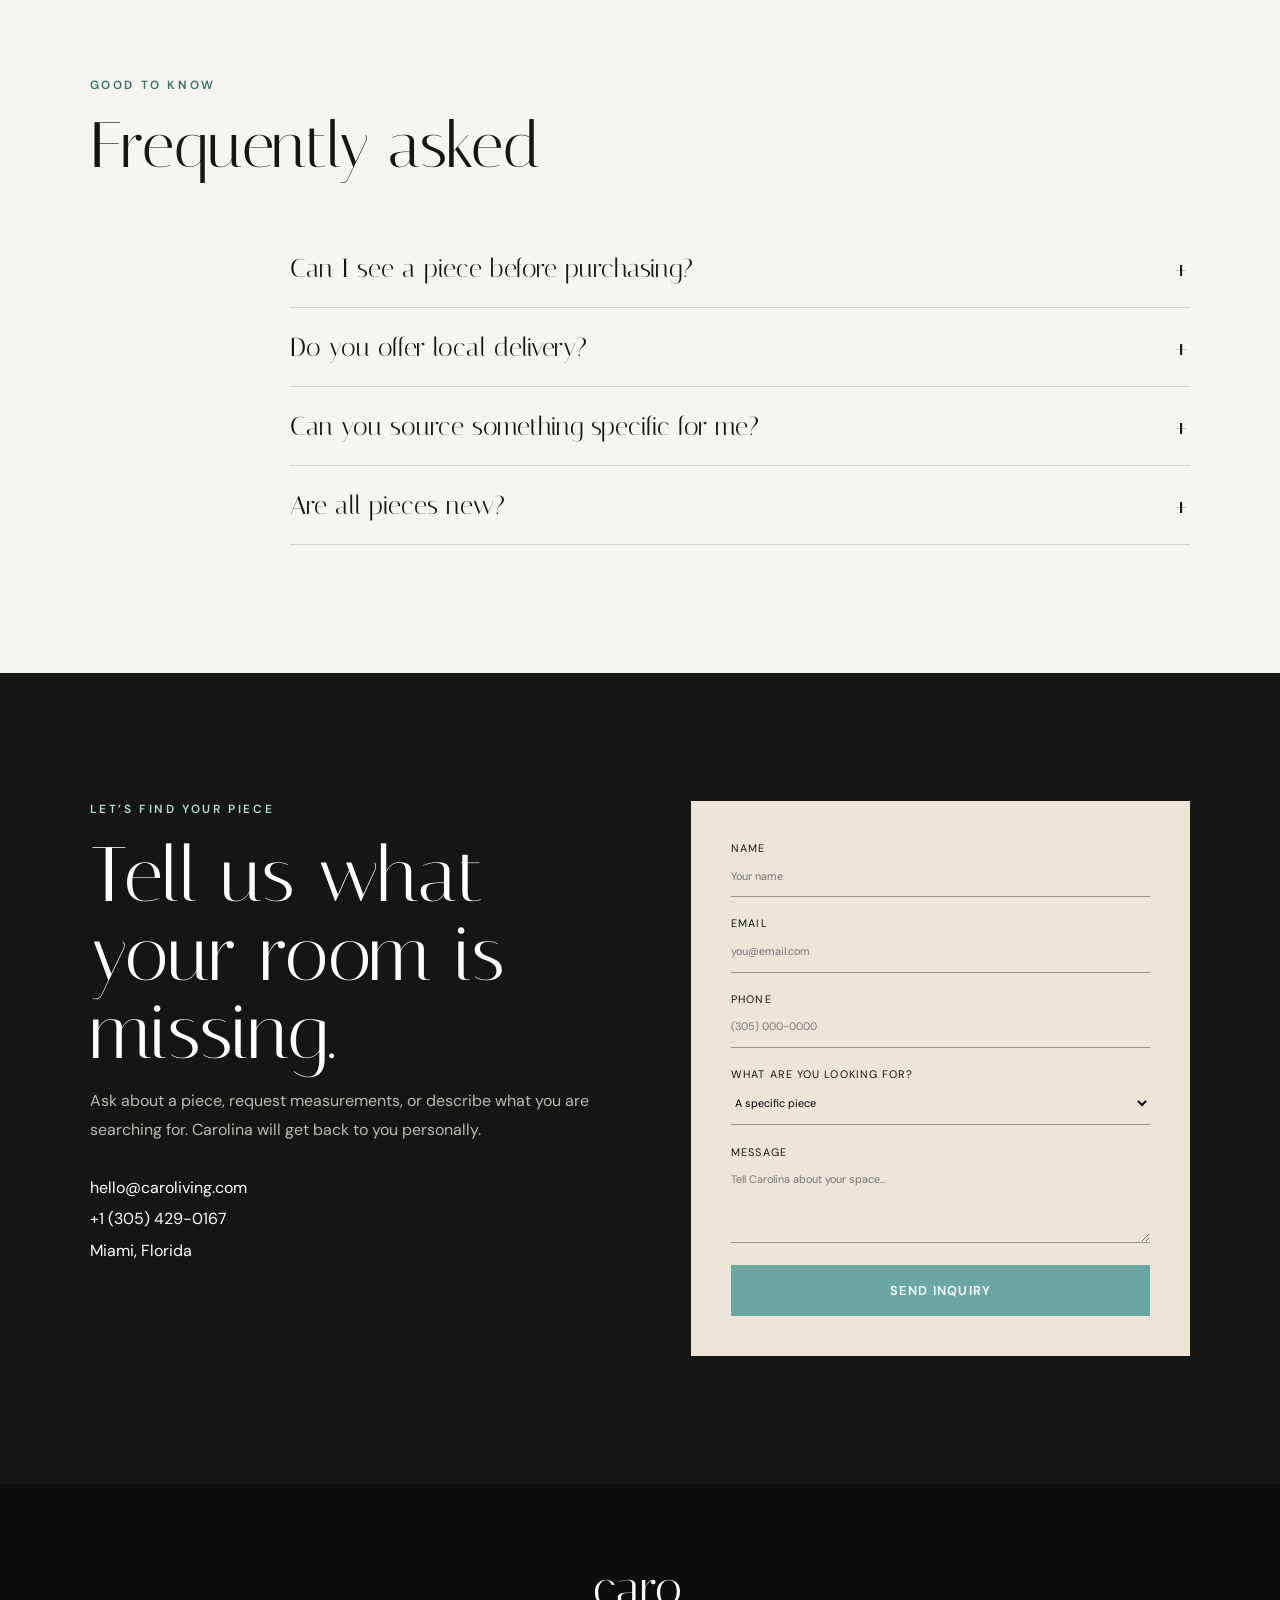
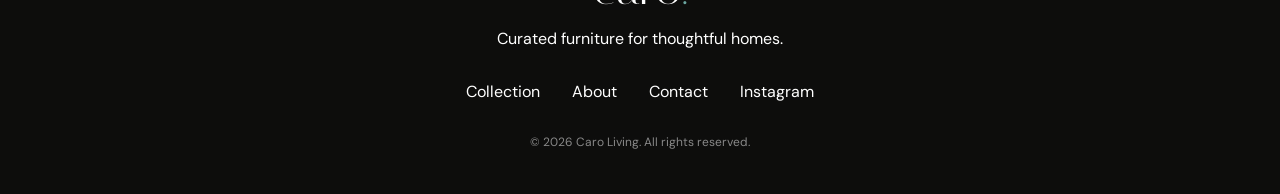
==== commit 3276d030: "removing collection category" ====
--- a/index.html
+++ b/index.html
@@ -68,12 +68,6 @@
         <div>
           <h2>View Our Projects</h2>
         </div>
-        <div class="filters" role="group" aria-label="Filter furniture">
-          <button class="filter active" data-filter="all">Residential</button>
-          <button class="filter" data-filter="seating">Kitchen</button>
-          <button class="filter" data-filter="tables">living Room</button>
-          <button class="filter" data-filter="storage">Storage</button>
-        </div>
       </div>
 
       <div class="product-grid">
@@ -321,11 +315,6 @@
         },
         {
           quote:
-            "Great store with very unique furniture. Worth visiting and and superb service. Ask for Carolina at the Wynwood store.",
-          author: "— Robert Macho"
-        },
-        {
-          quote:
             "Carolina helped tremendously! Thank you",
           author: "— Justin Johnson Bradshaw"
         },
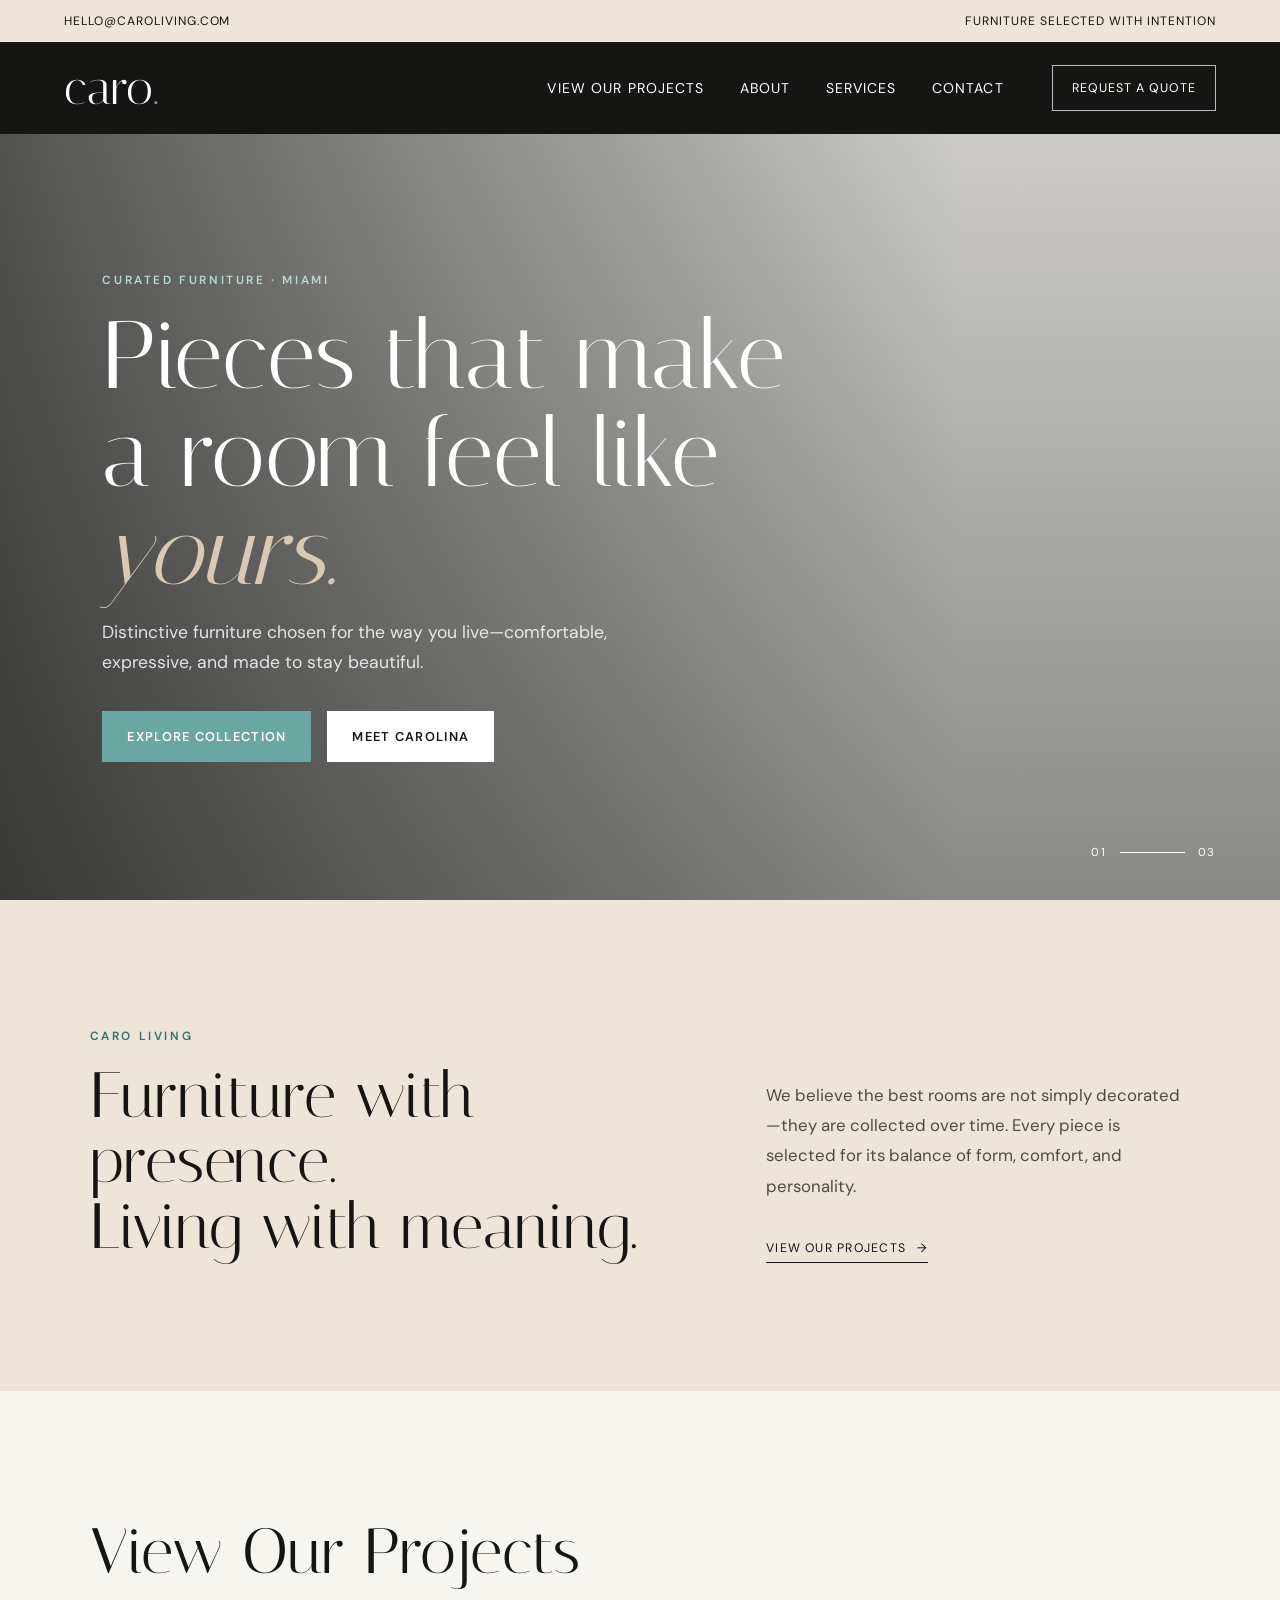
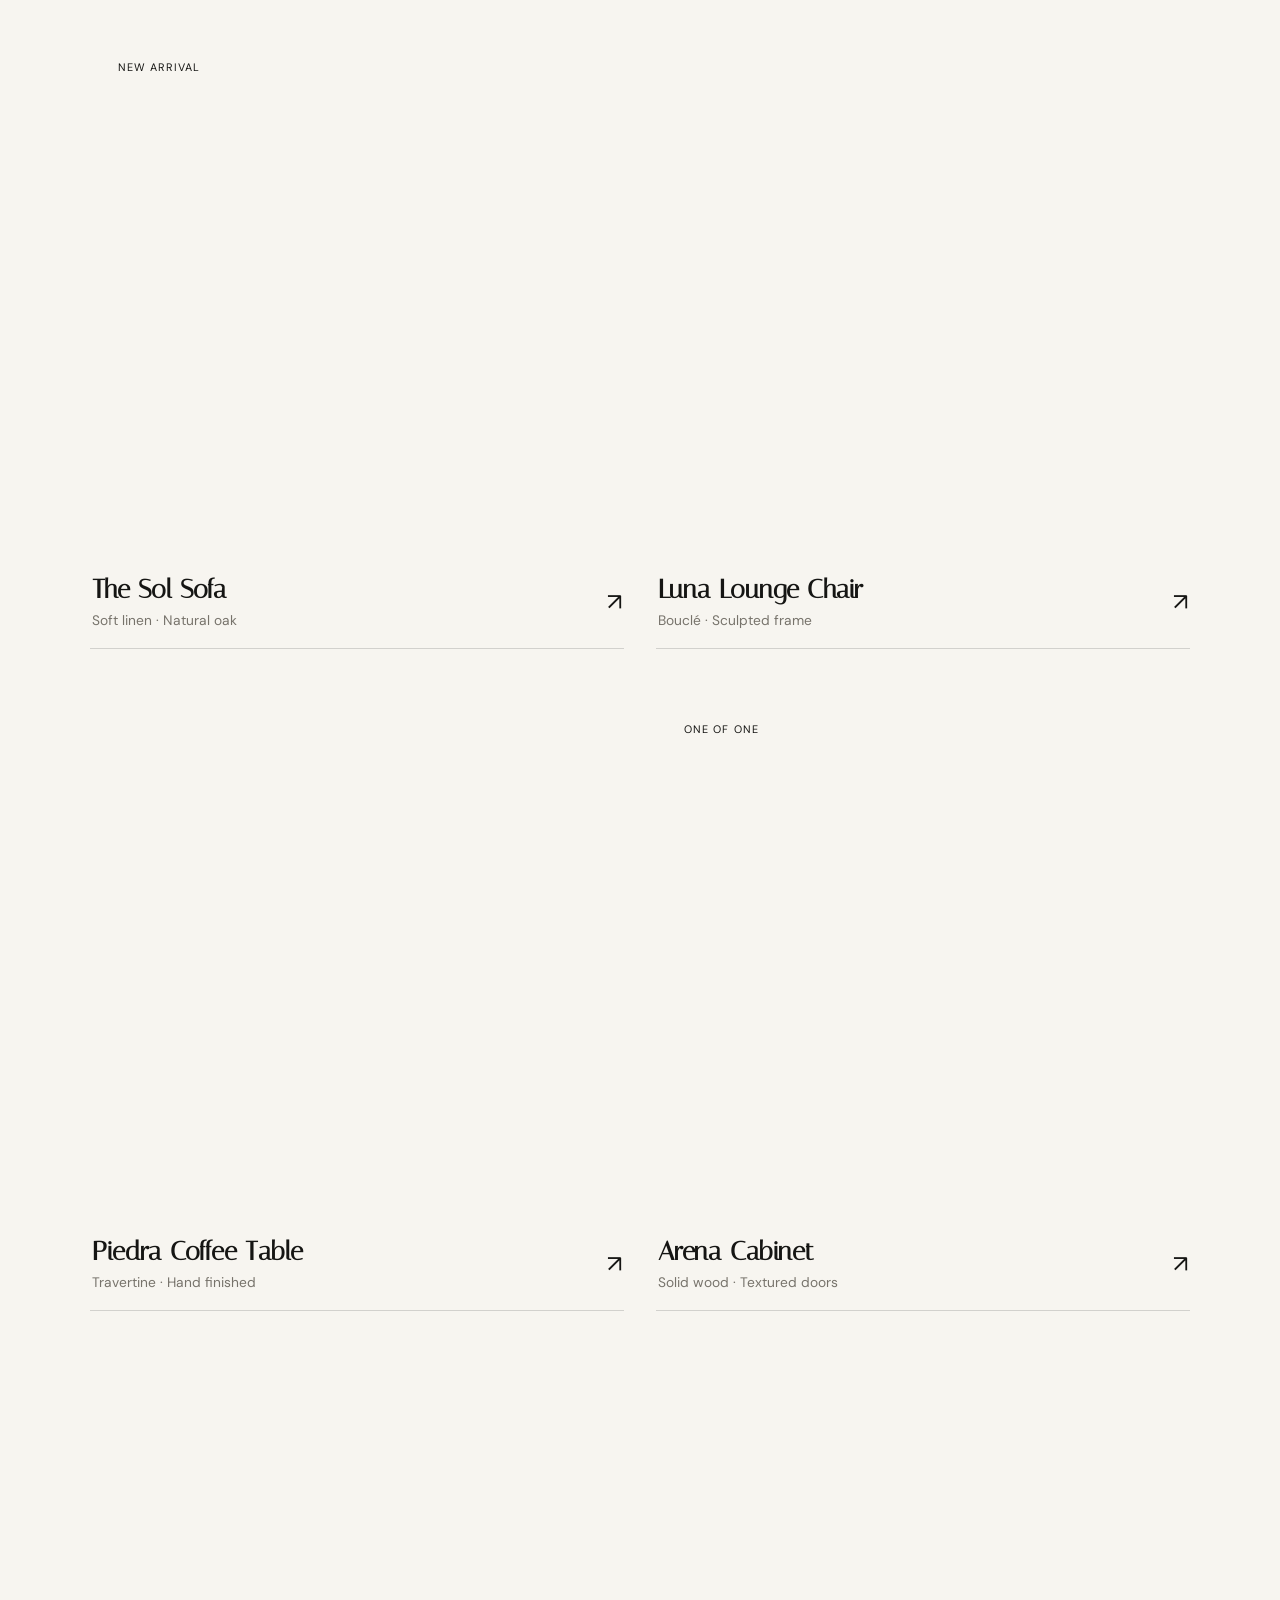
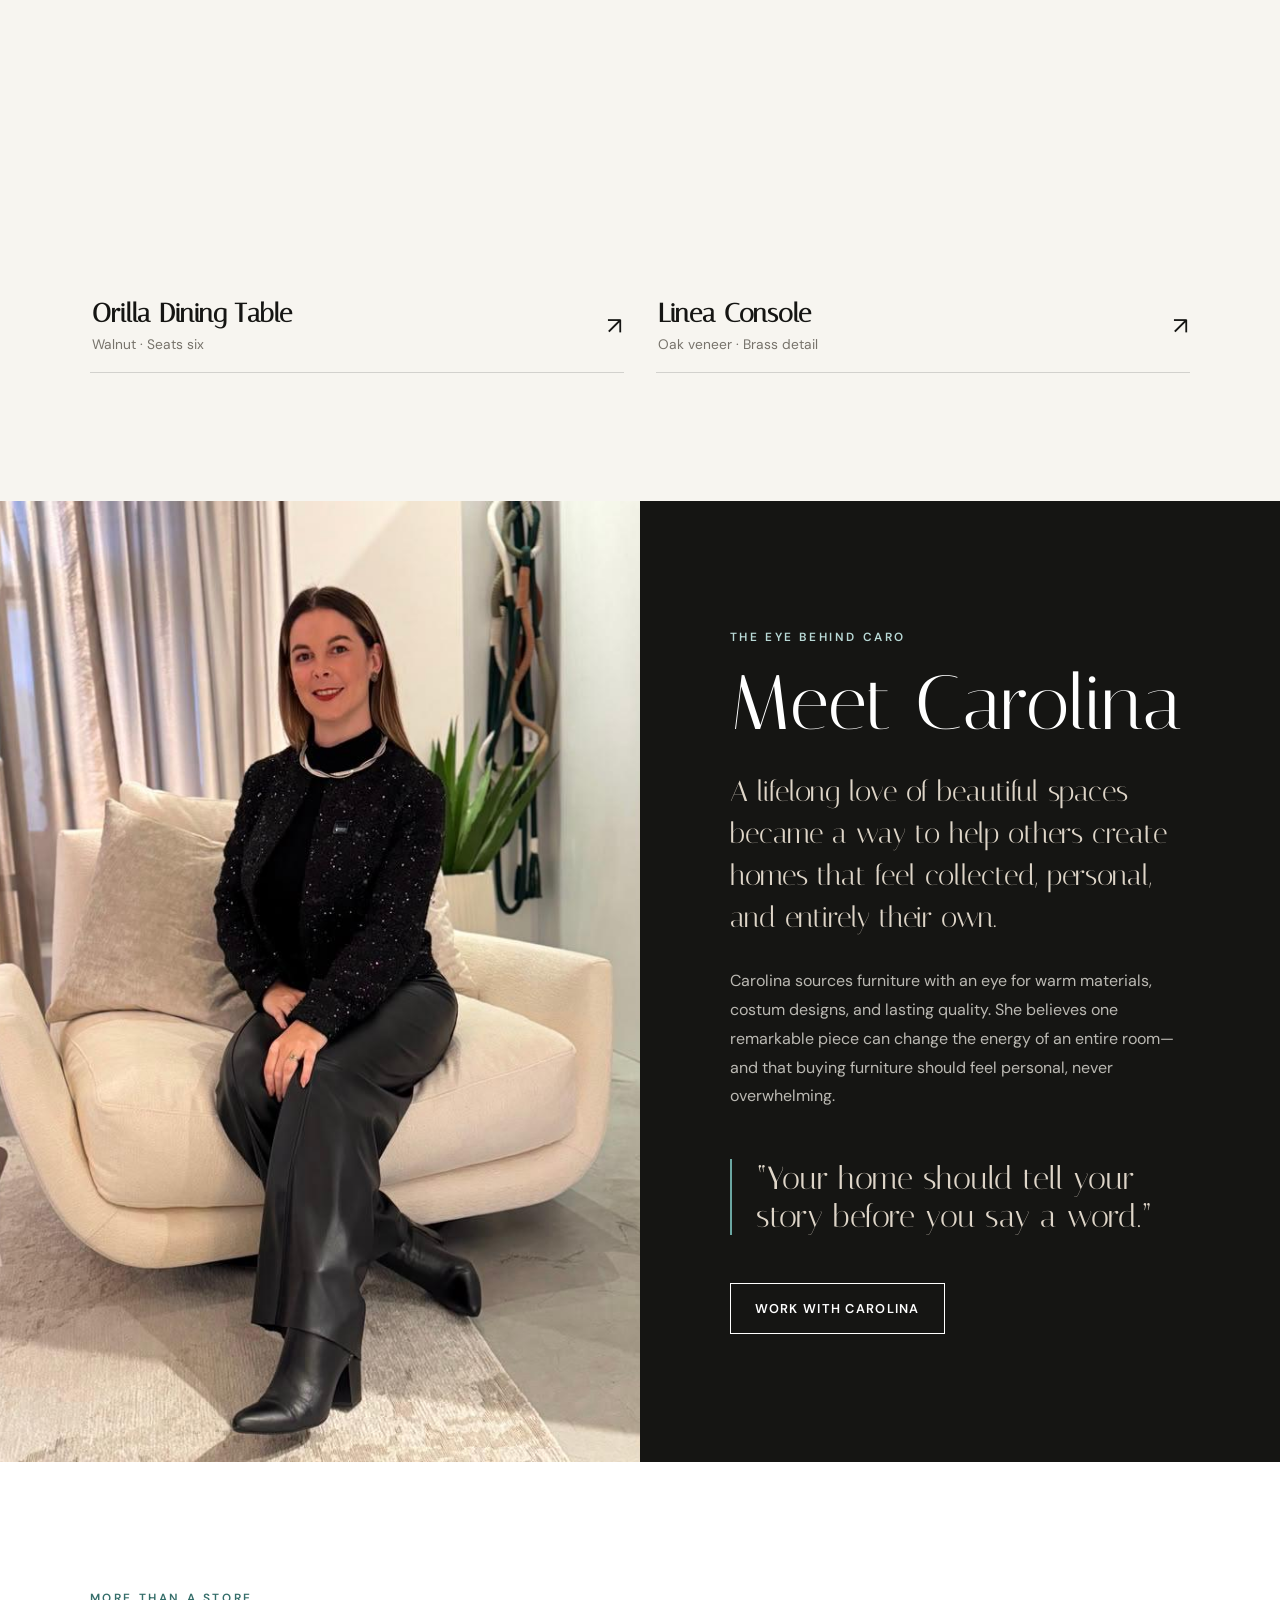
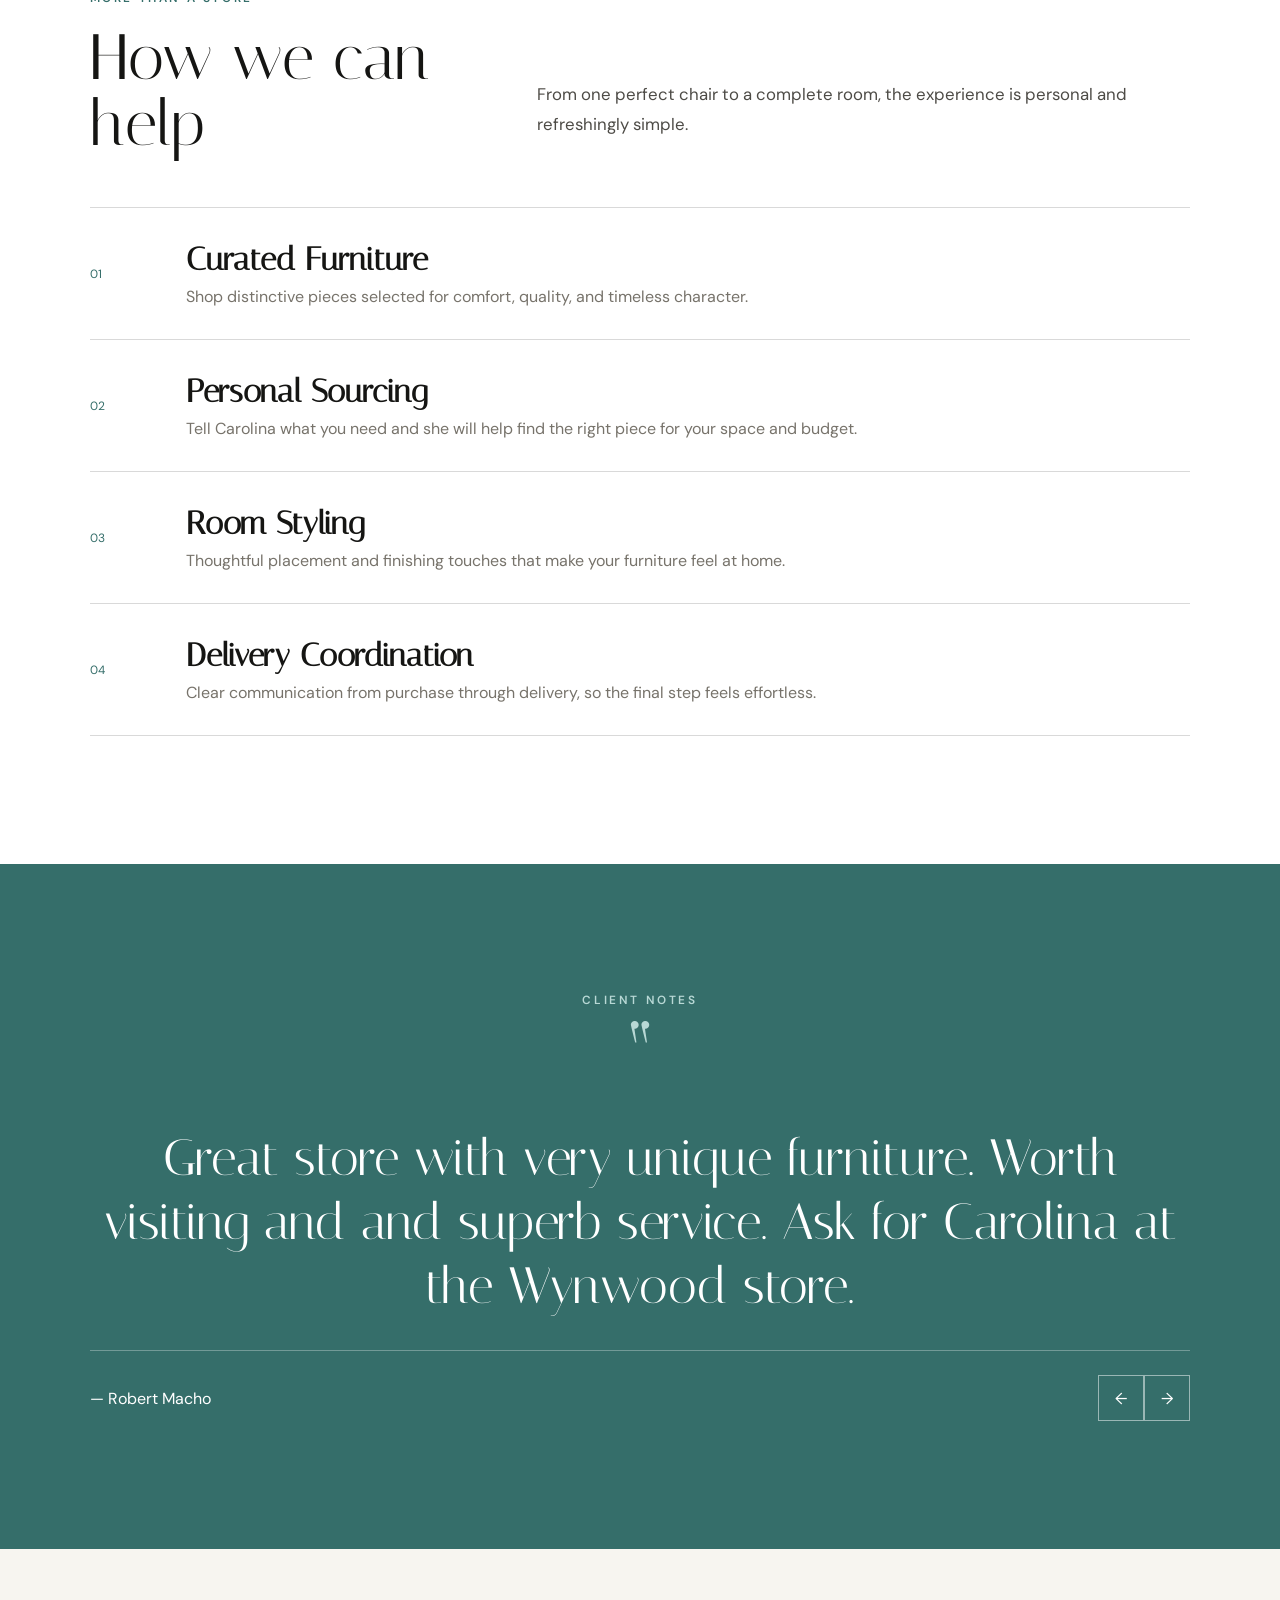
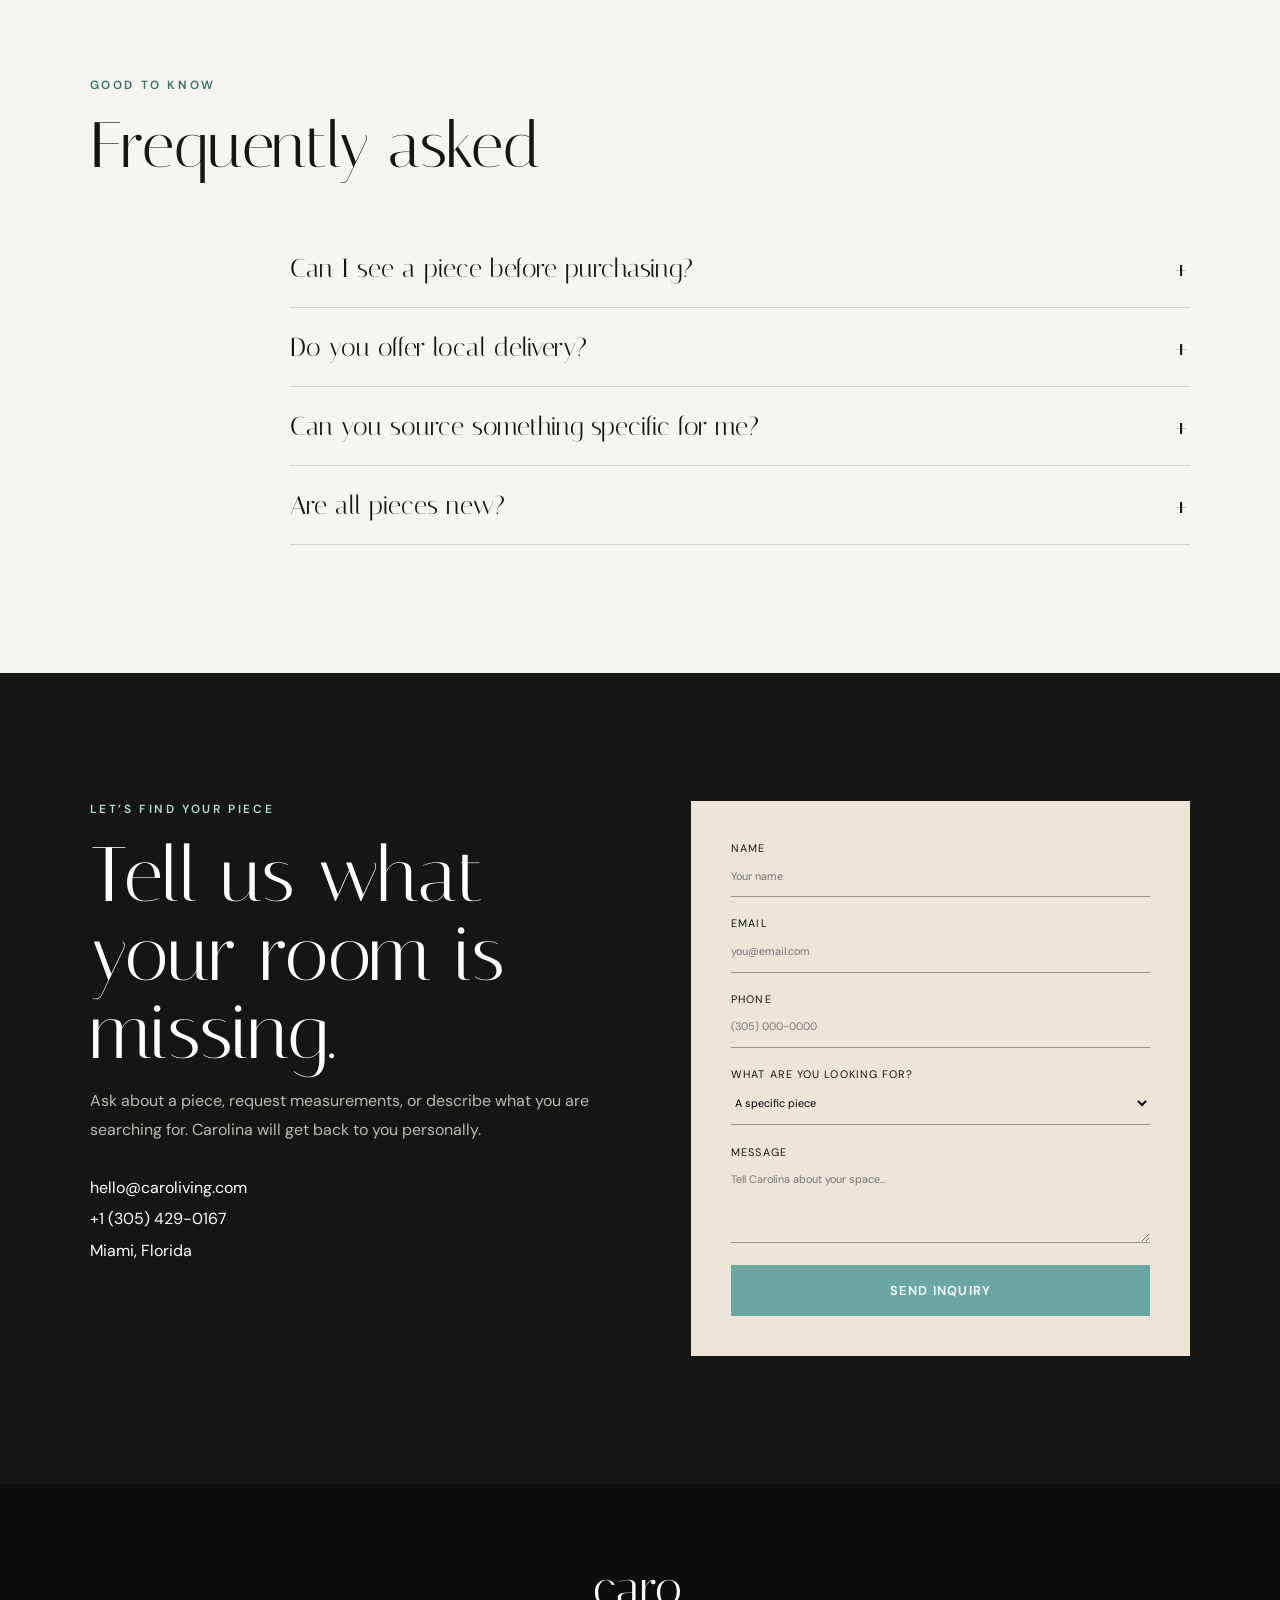
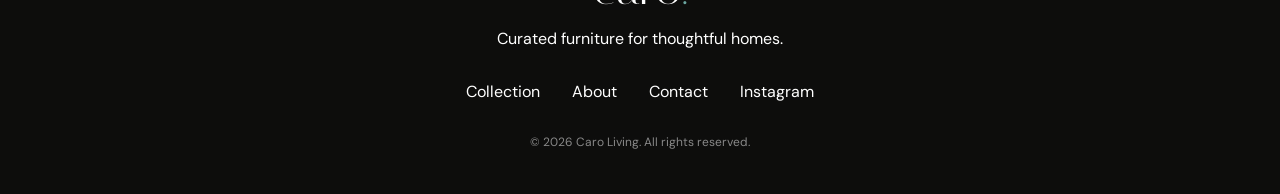
==== commit 7b6d359c: "changing phrase in meet caro" ====
--- a/index.html
+++ b/index.html
@@ -105,7 +105,7 @@
         <p class="eyebrow light">The eye behind Caro</p>
         <h2>Meet Carolina</h2>
         <p class="lead">A lifelong love of beautiful spaces became a way to help others create homes that feel collected, personal, and entirely their own.</p>
-        <p>Carolina sources furniture with an eye for warm materials, unexpected silhouettes, and lasting quality. She believes one remarkable piece can change the energy of an entire room—and that buying furniture should feel personal, never overwhelming.</p>
+        <p>Carolina sources furniture with an eye for warm materials, costum designs, and lasting quality. She believes one remarkable piece can change the energy of an entire room—and that buying furniture should feel personal, never overwhelming.</p>
         <blockquote>“Your home should tell your story before you say a word.”</blockquote>
         <a class="btn btn-outline-light" href="#contact">Work with Carolina</a>
       </div>
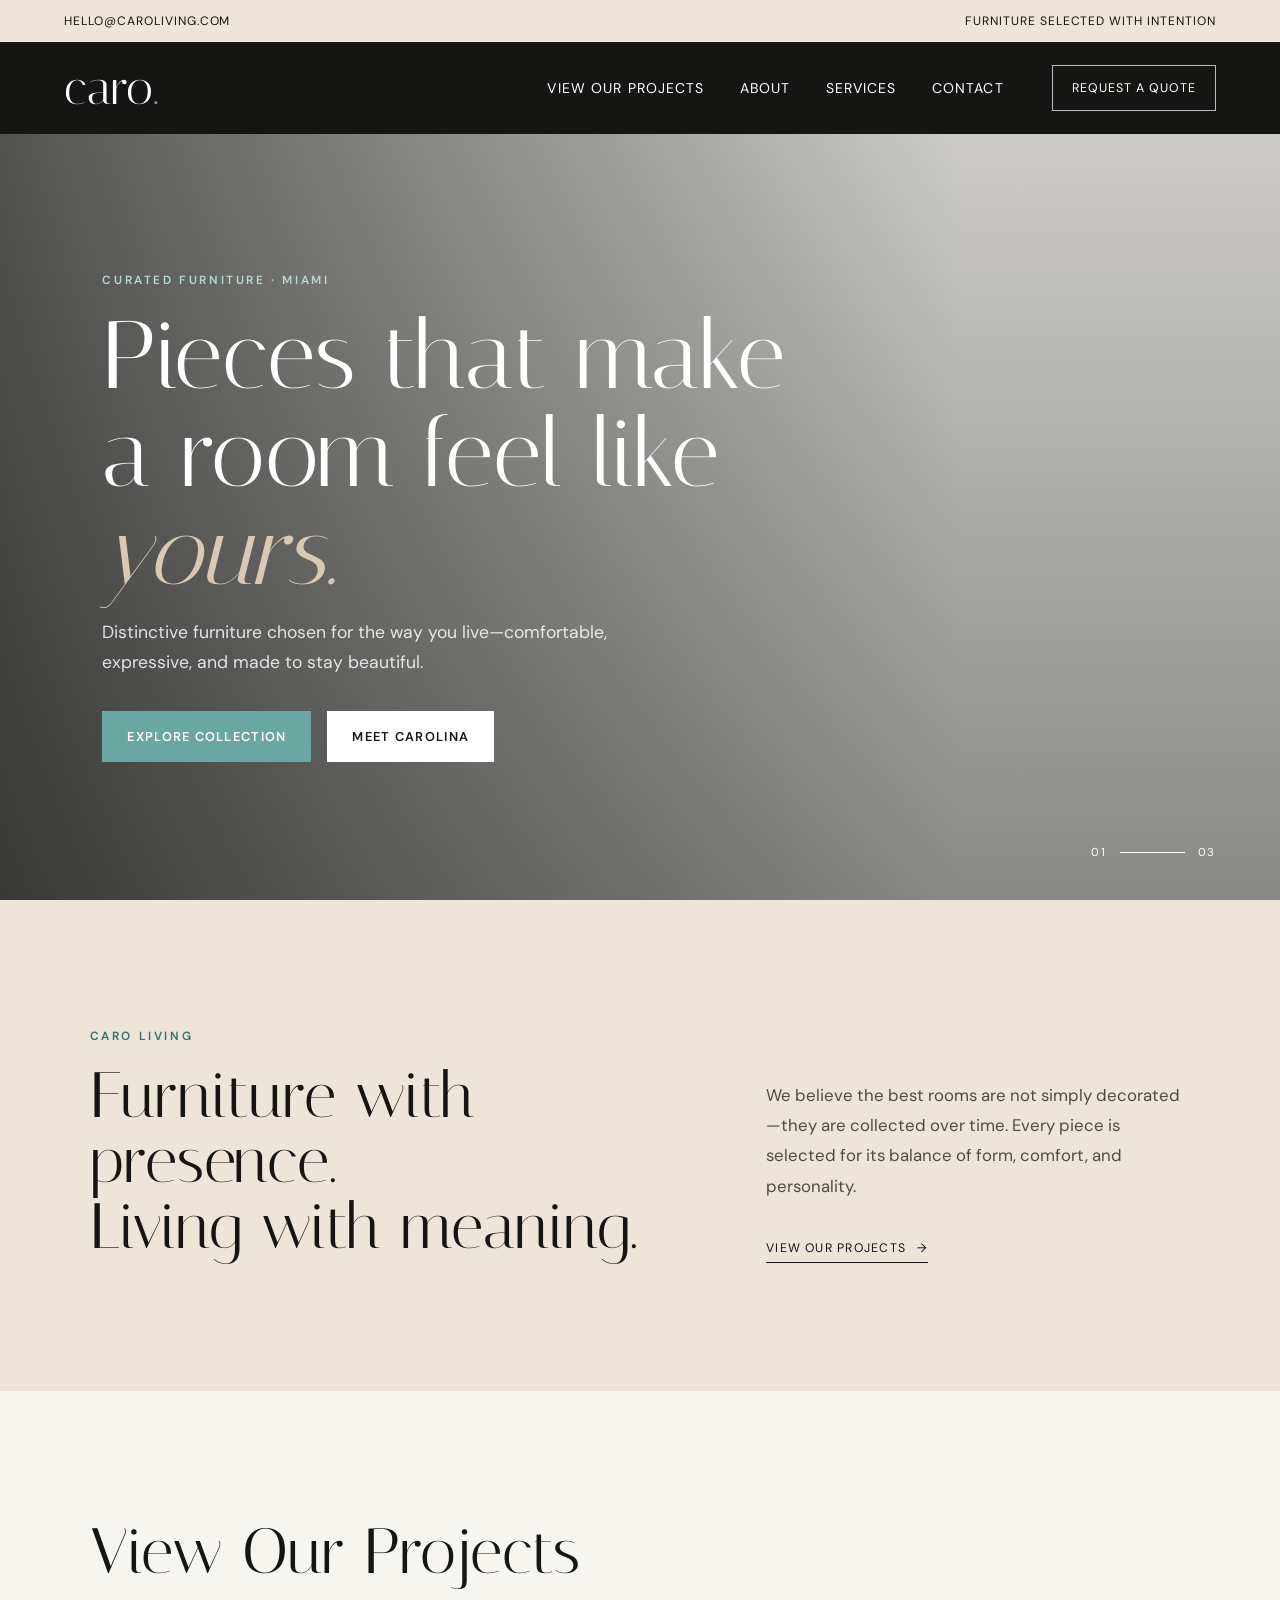
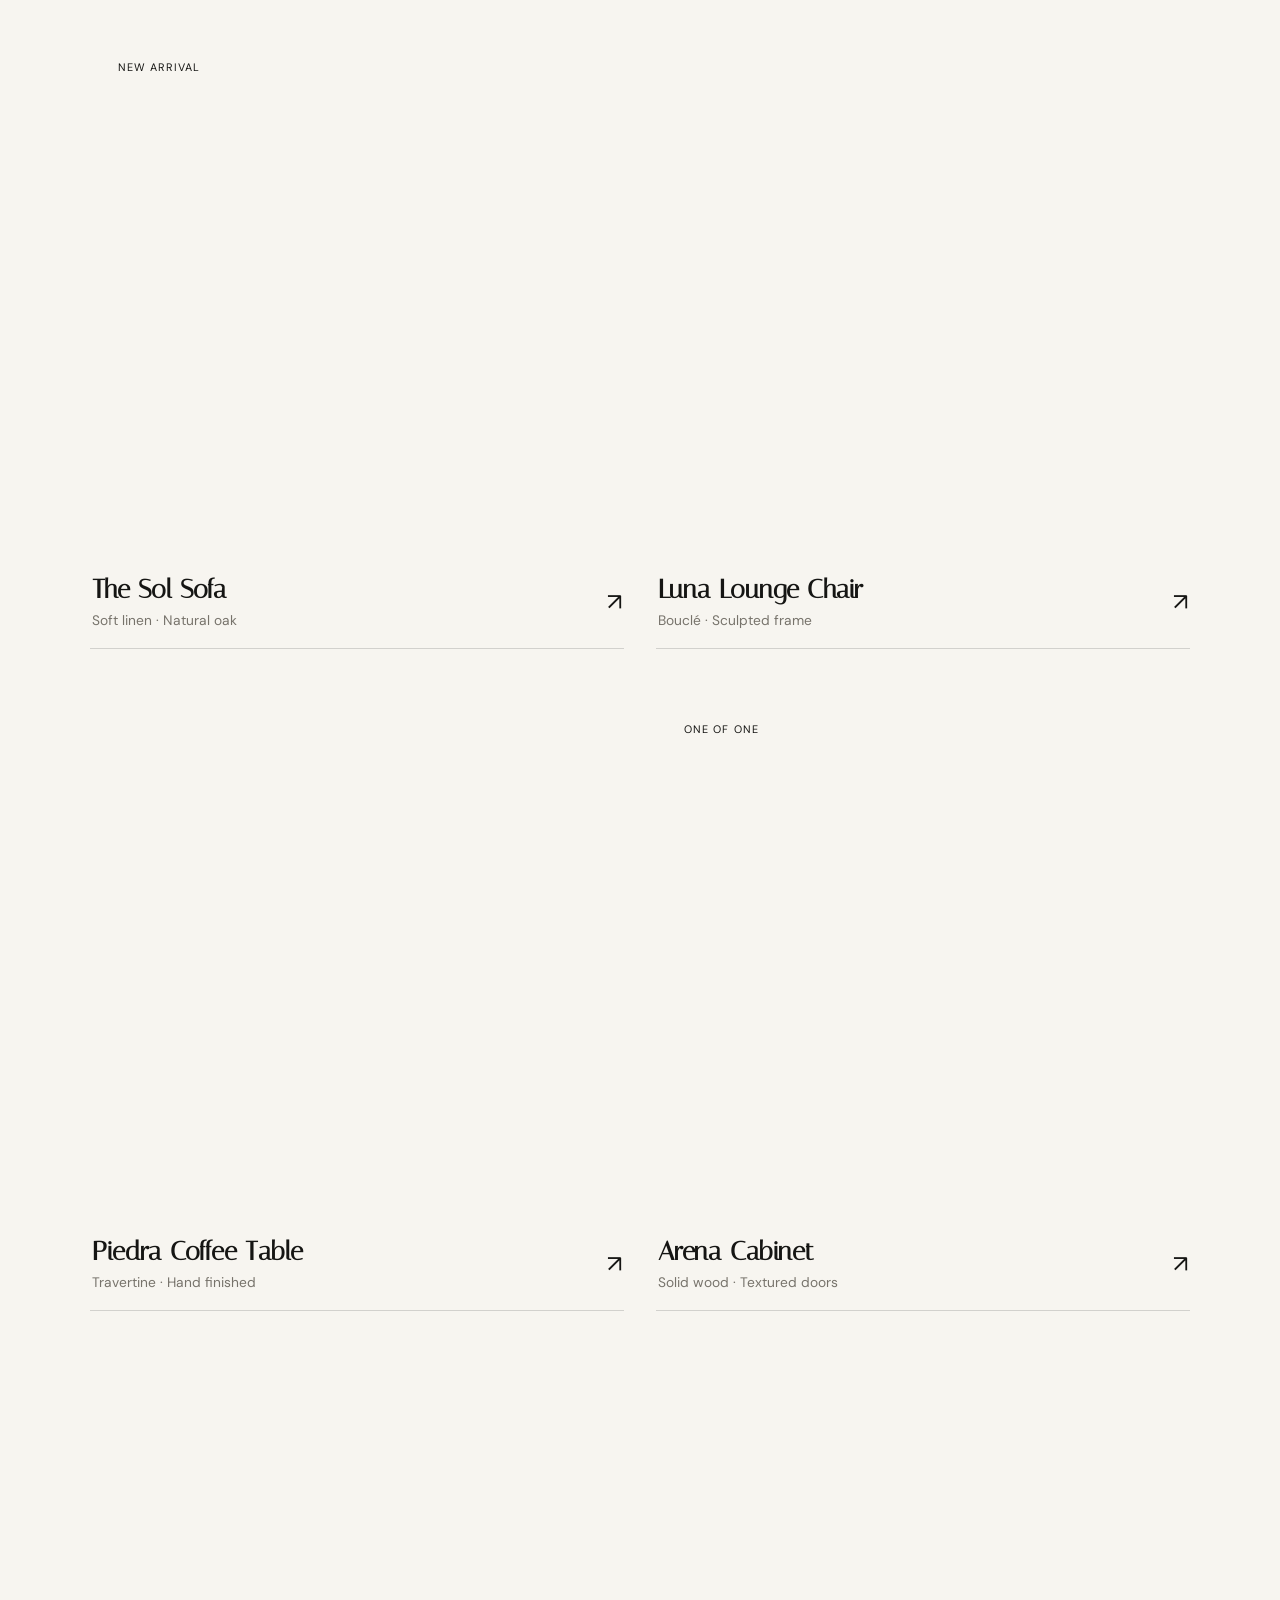
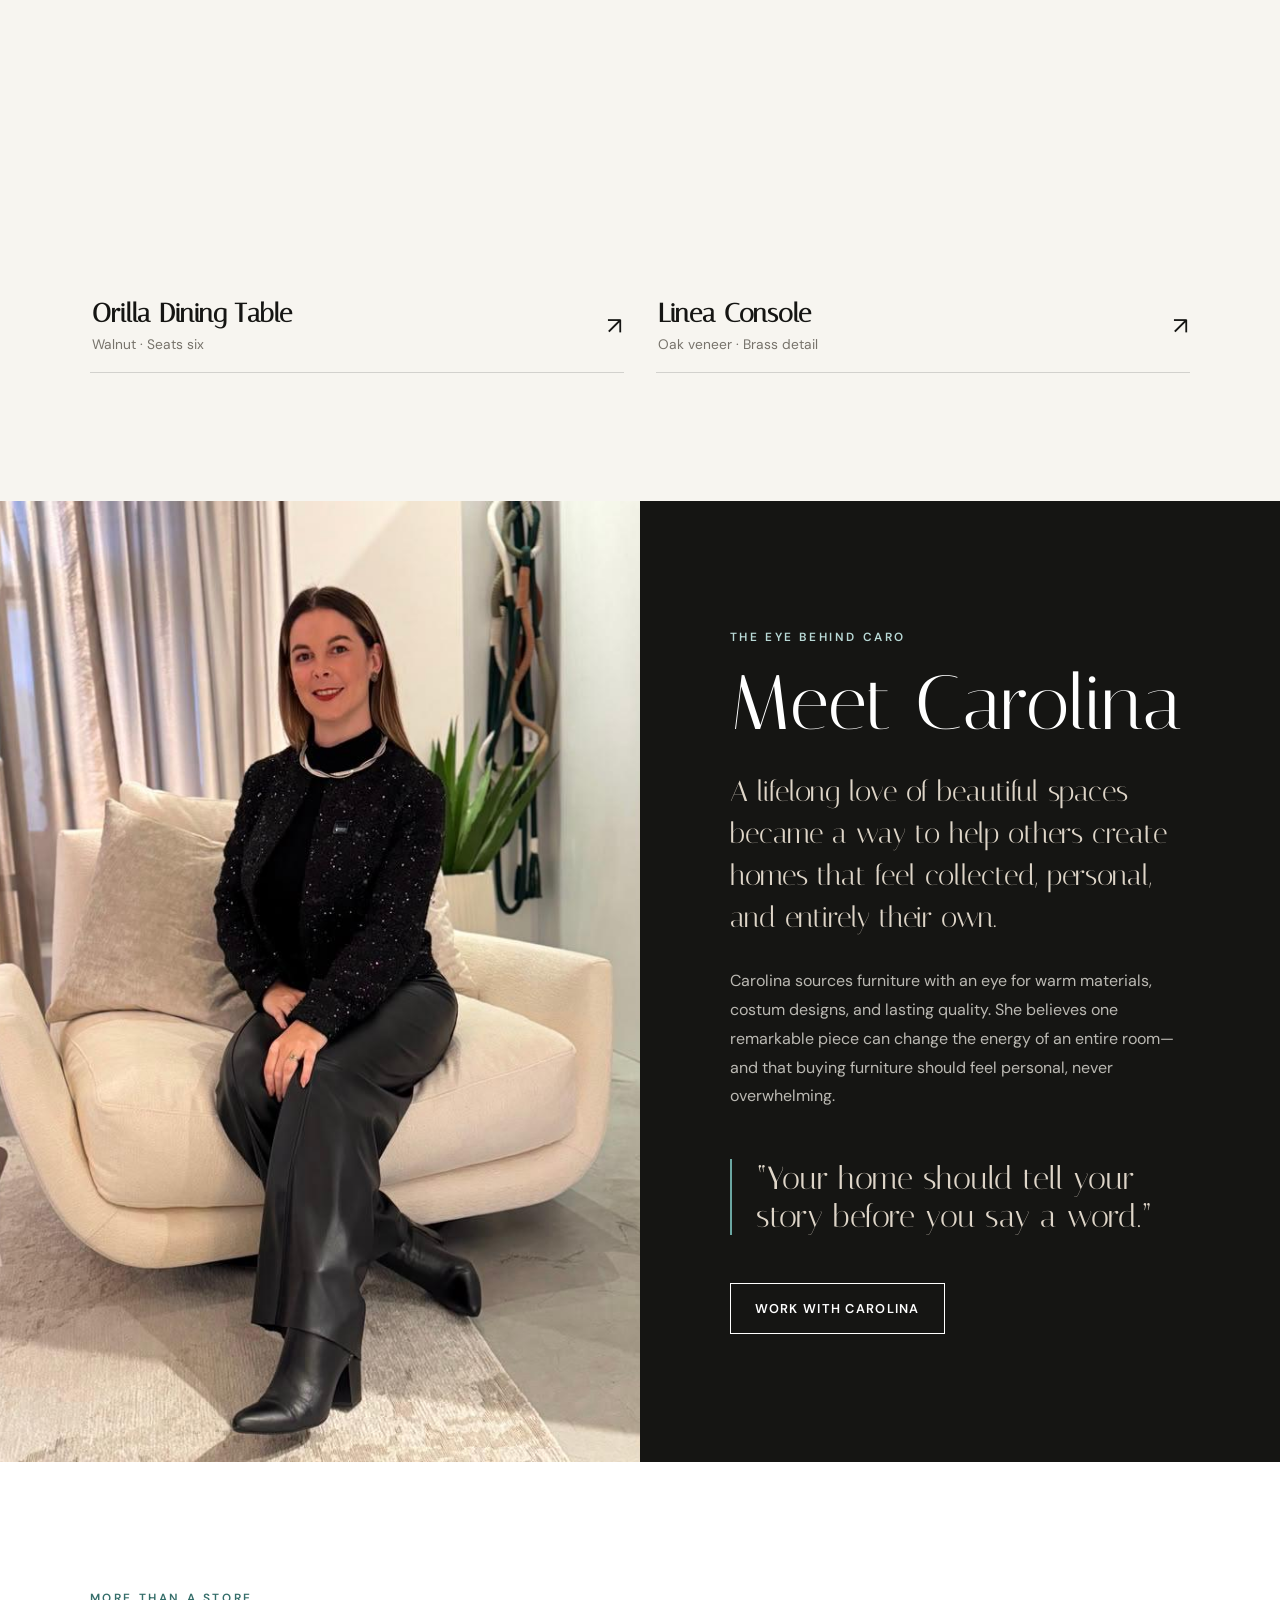
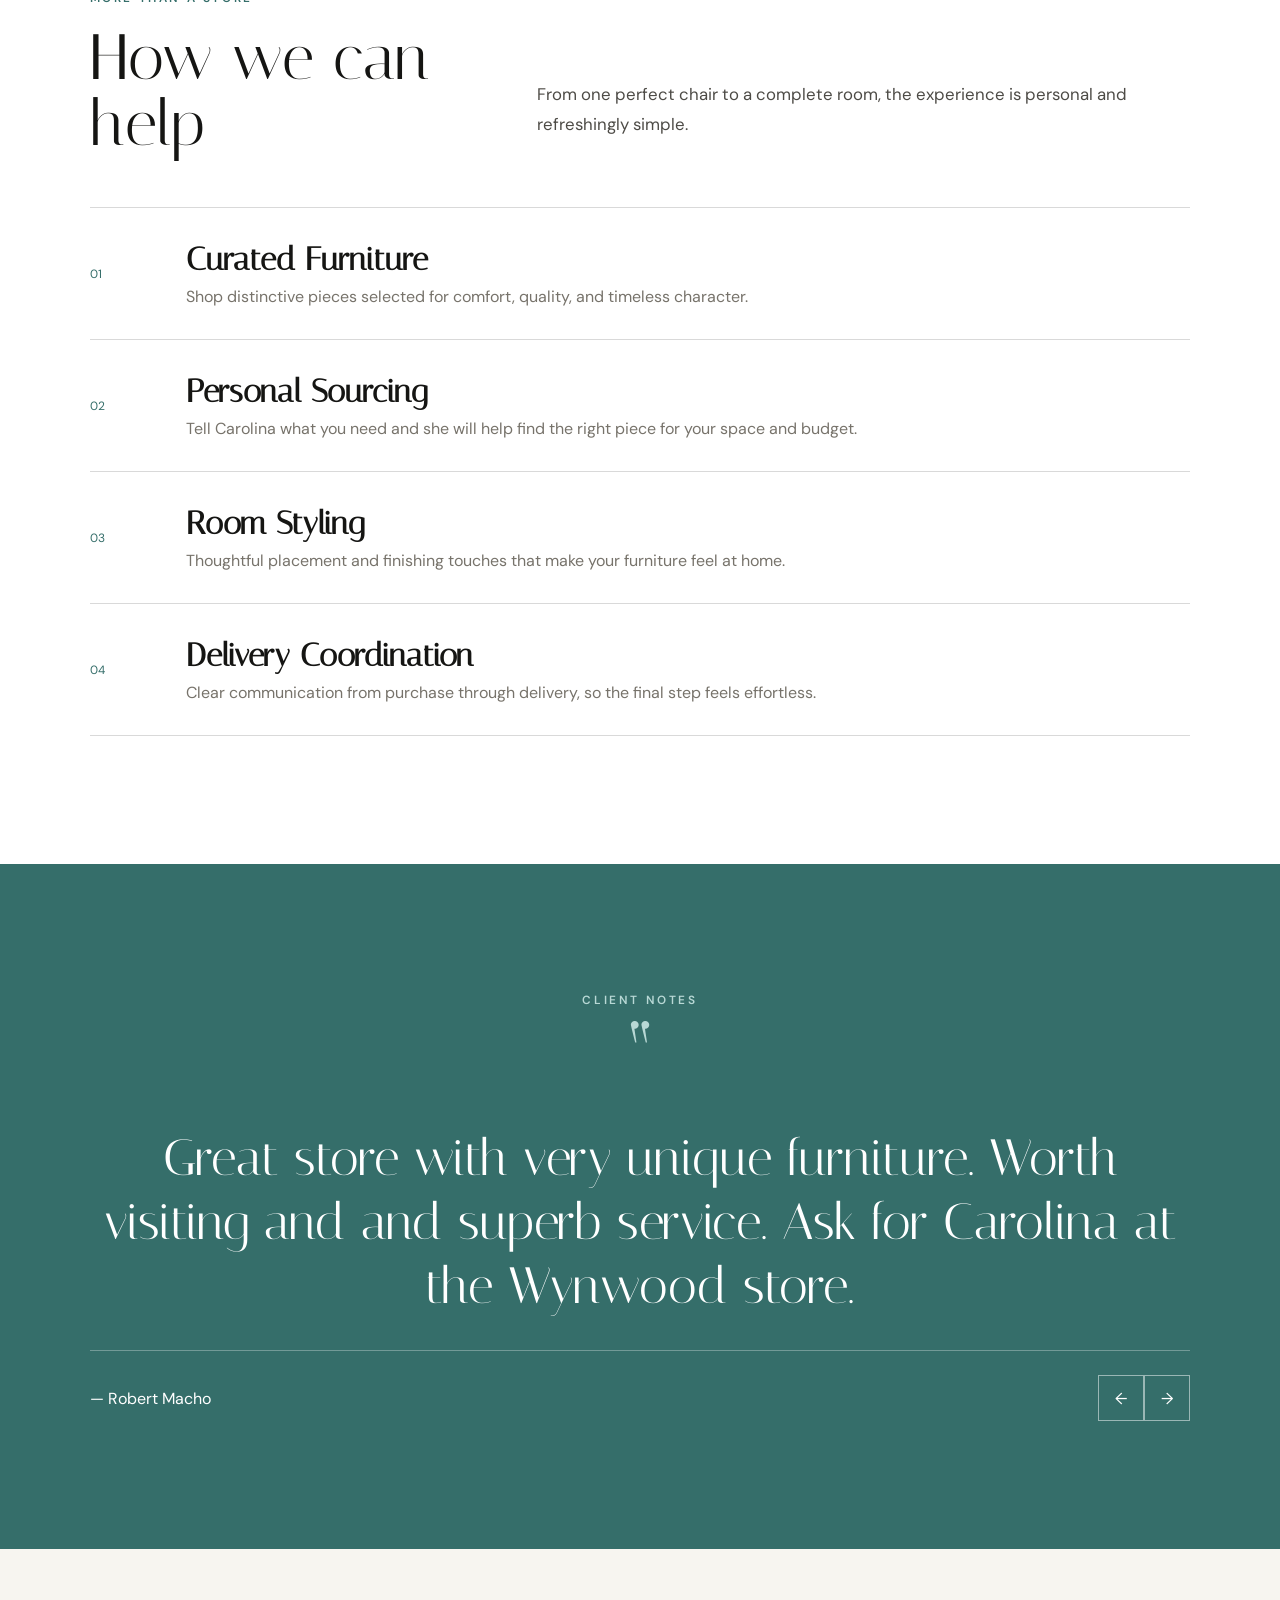
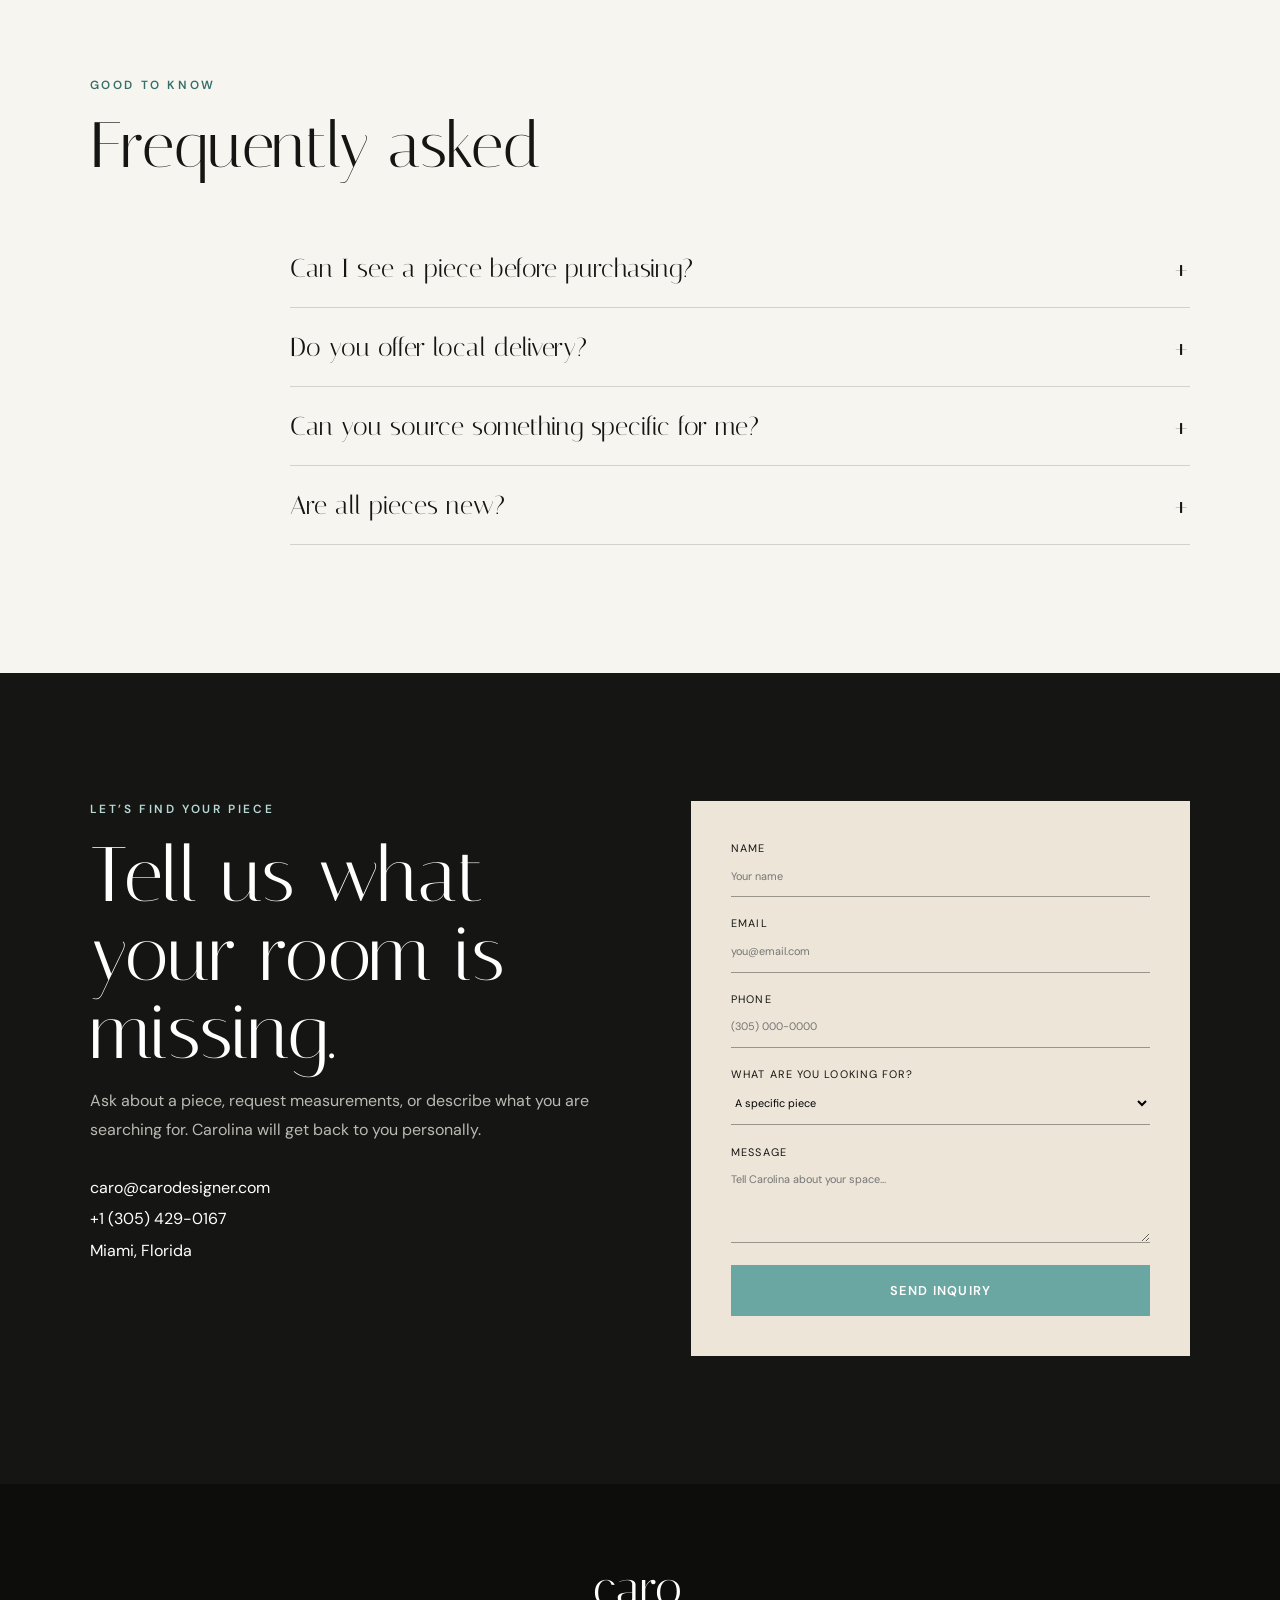
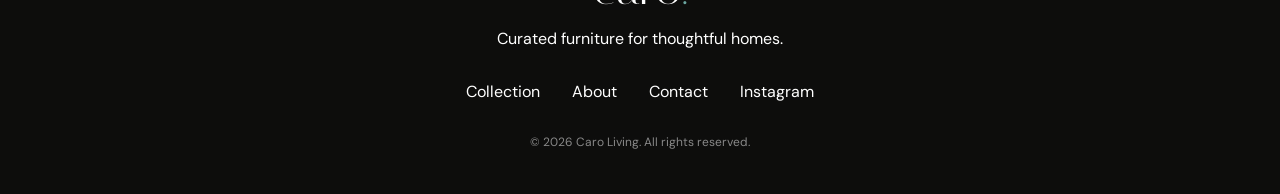
==== commit f03ea623: "changing email" ====
--- a/index.html
+++ b/index.html
@@ -147,7 +147,7 @@
         <h2>Tell us what your room is missing.</h2>
         <p>Ask about a piece, request measurements, or describe what you are searching for. Carolina will get back to you personally.</p>
         <div class="contact-details">
-          <a href="mailto:hello@caroliving.com">hello@caroliving.com</a>
+          <a href="mailto:caro@carodesigner.com">caro@carodesigner.com</a>
           <a href="tel:+17865550148">+1 (305) 429-0167</a>
           <span>Miami, Florida</span>
         </div>
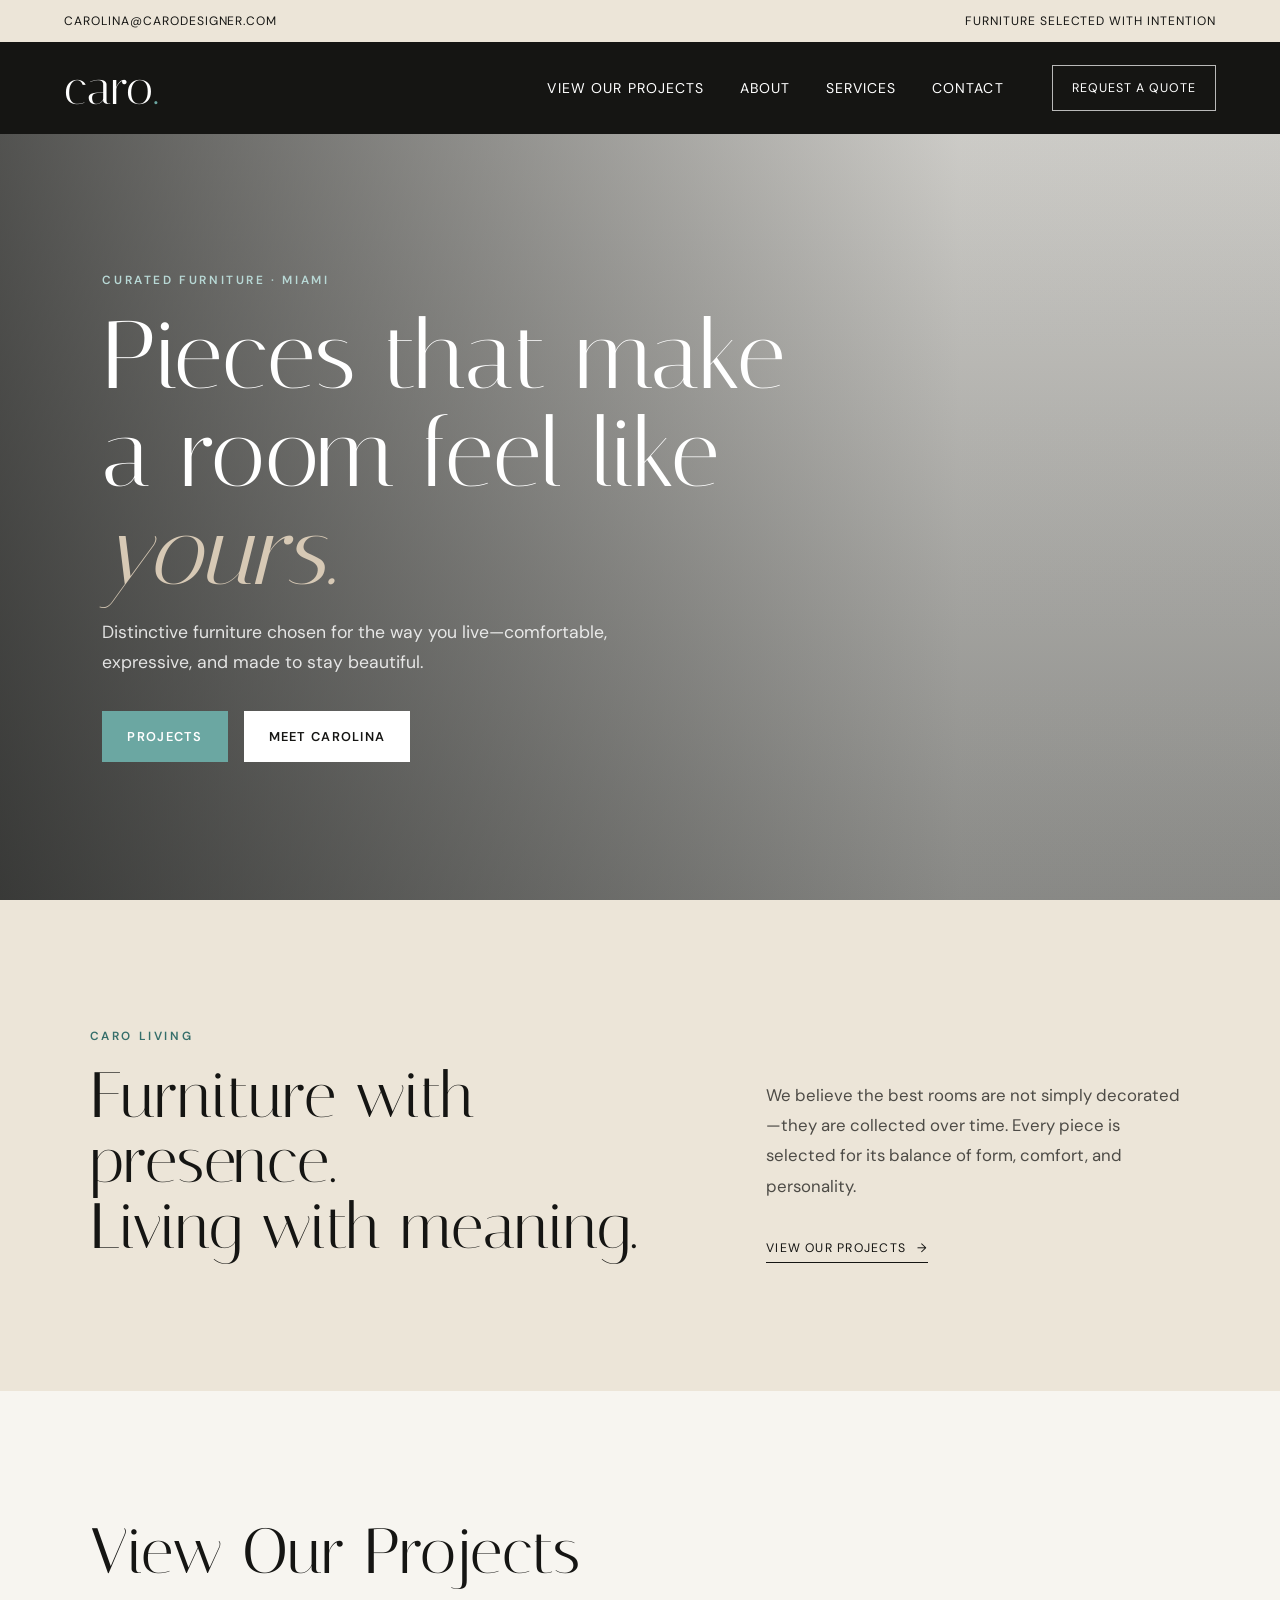
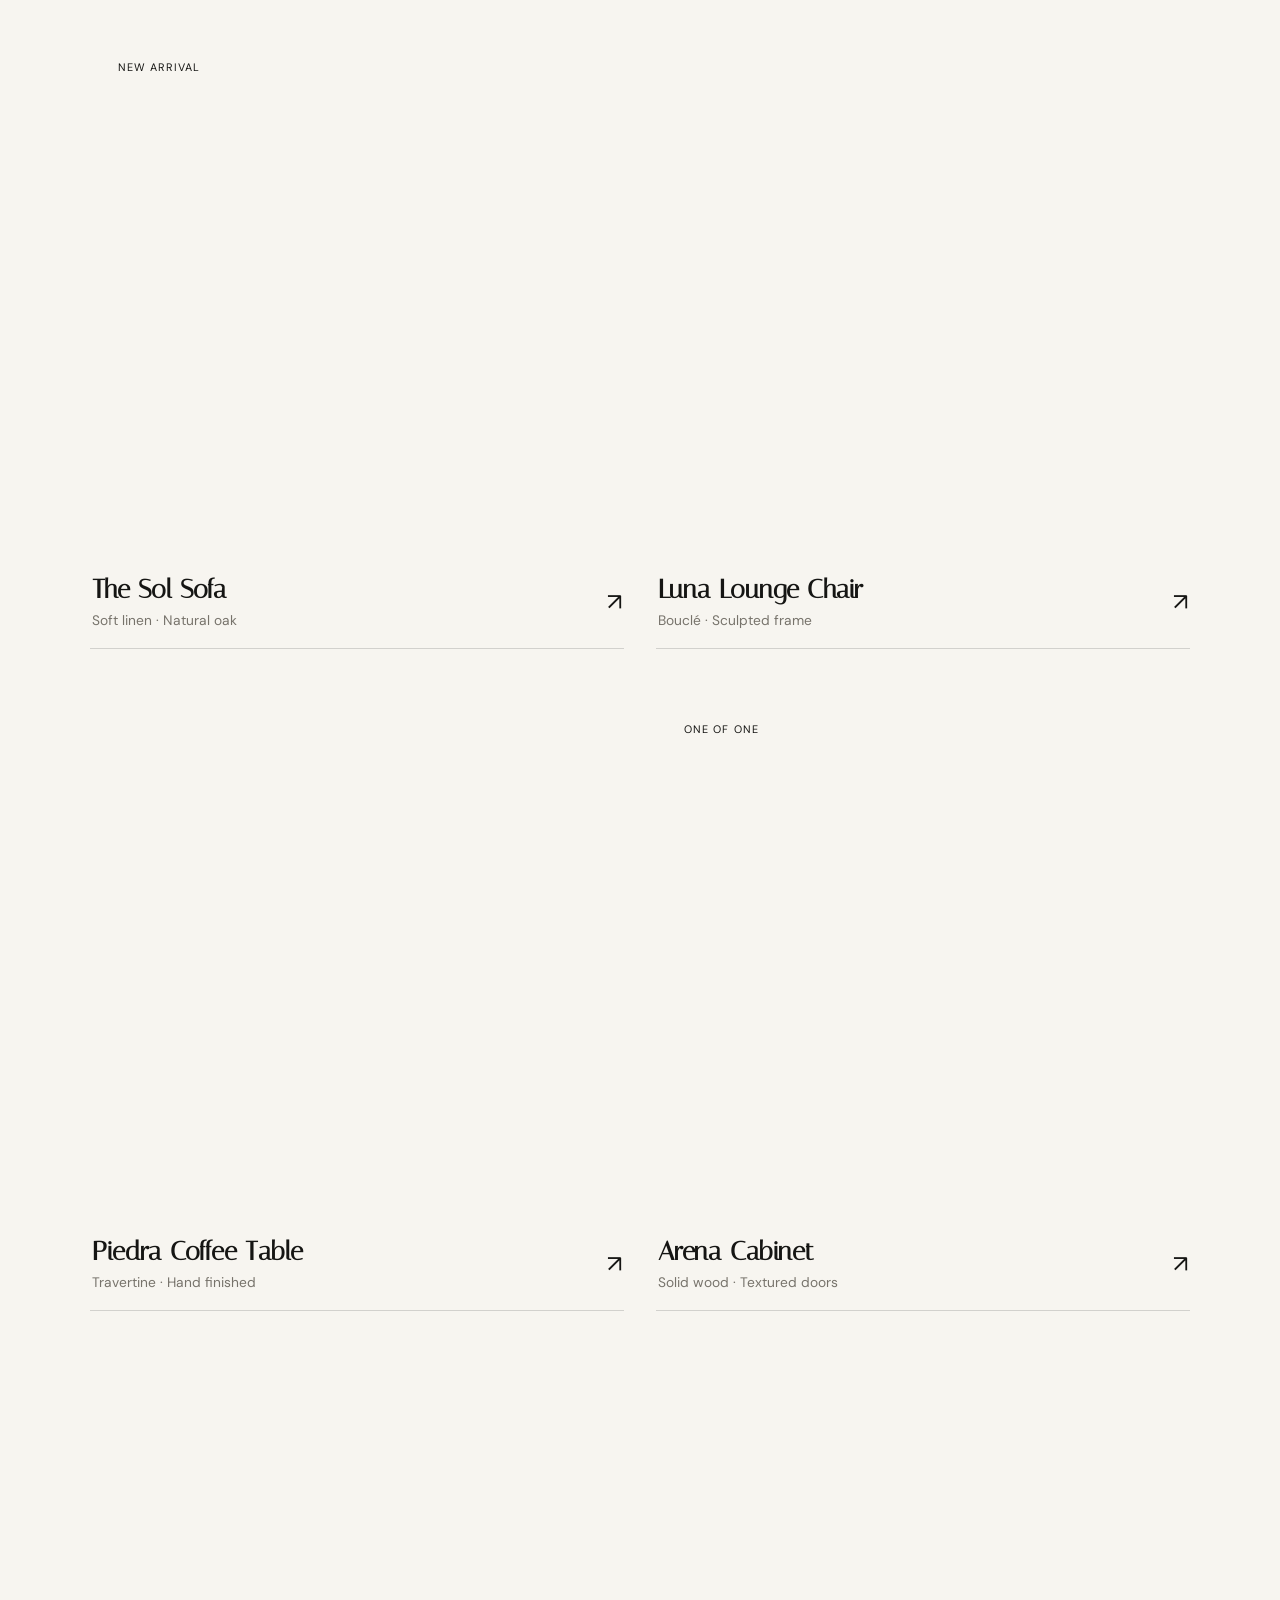
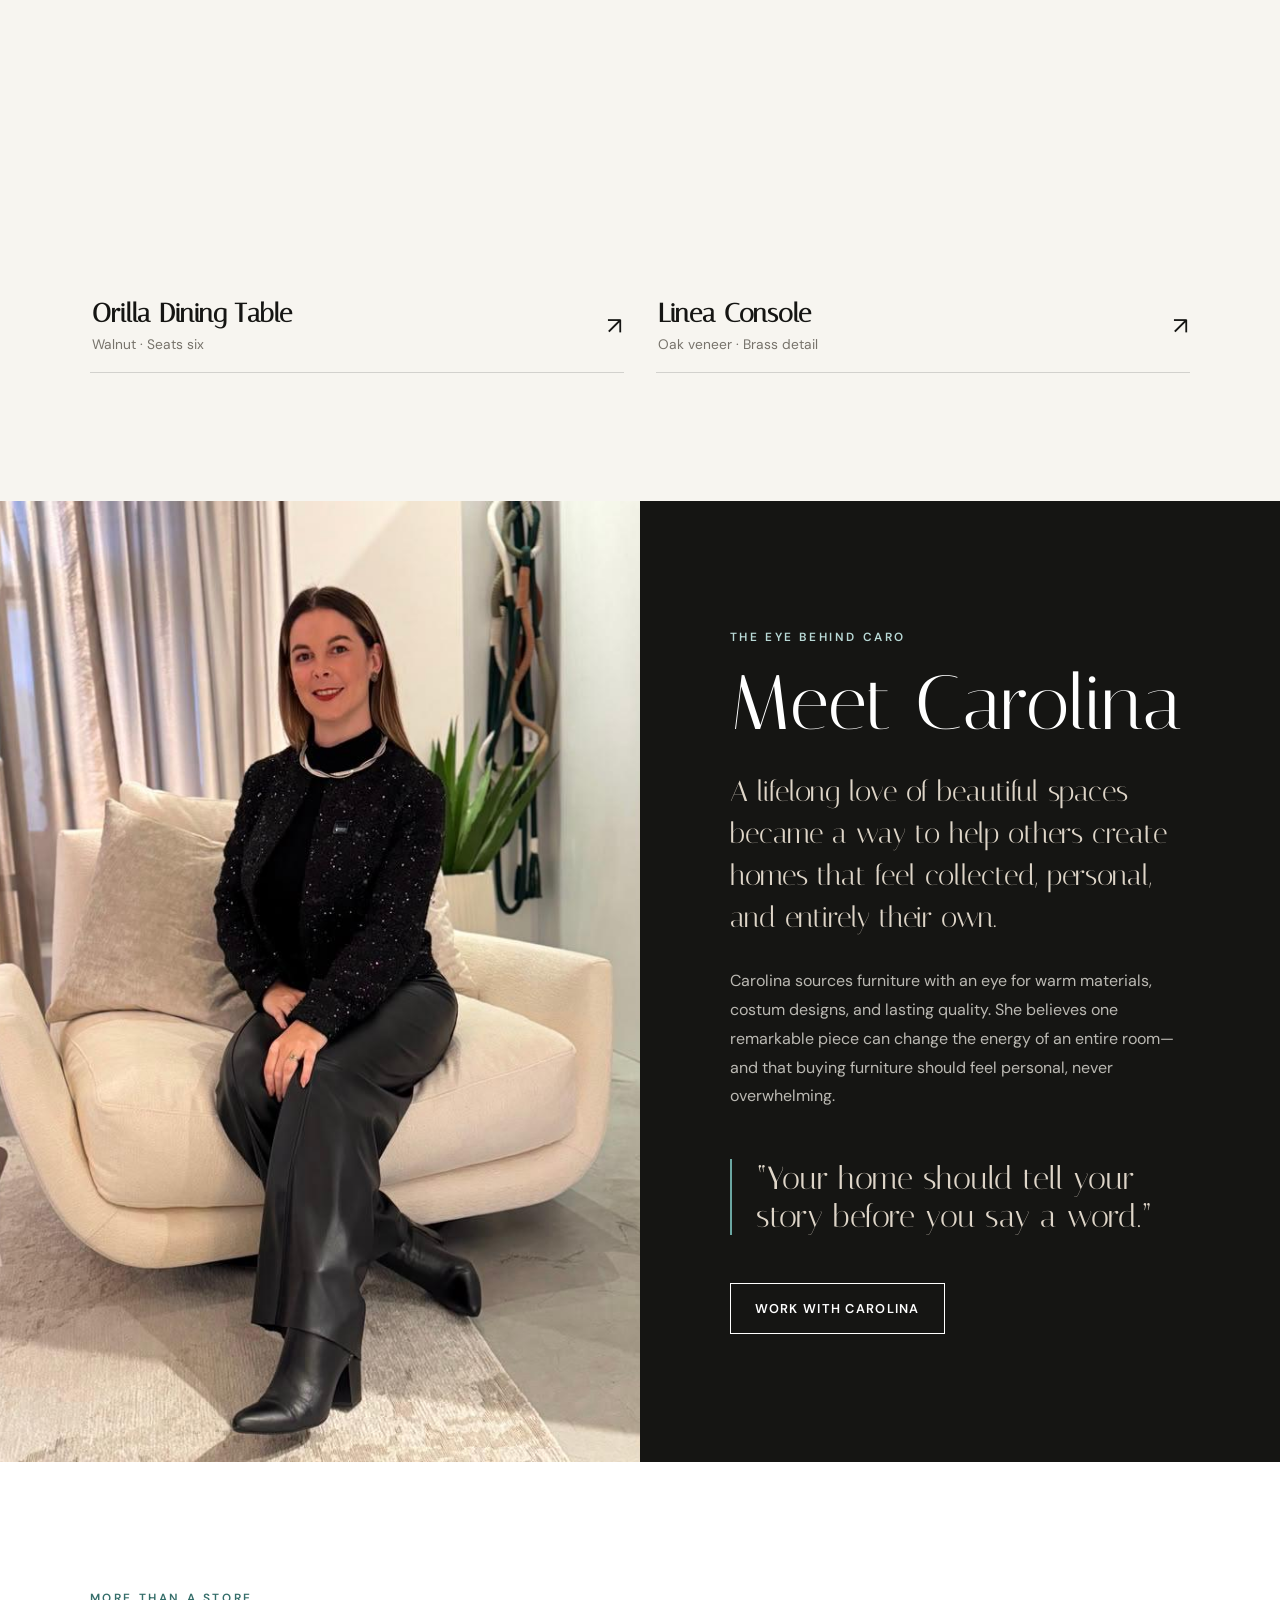
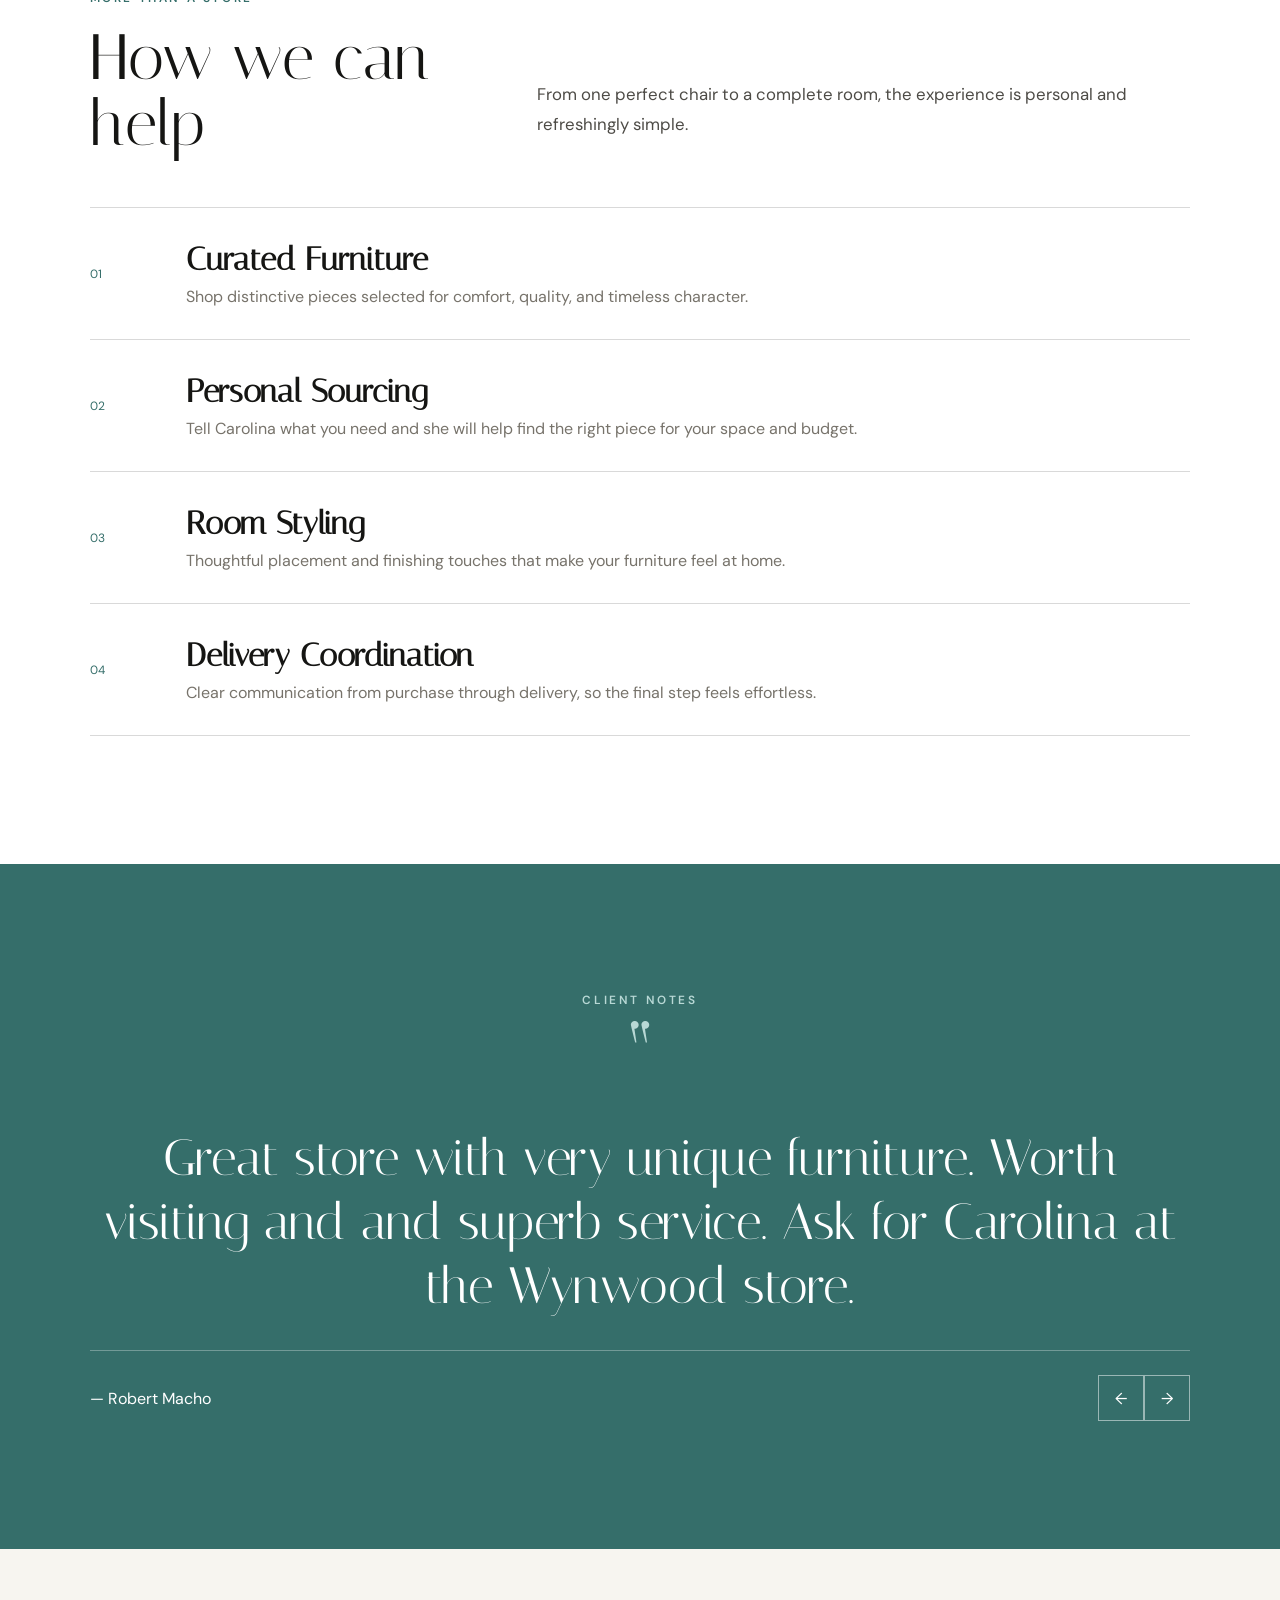
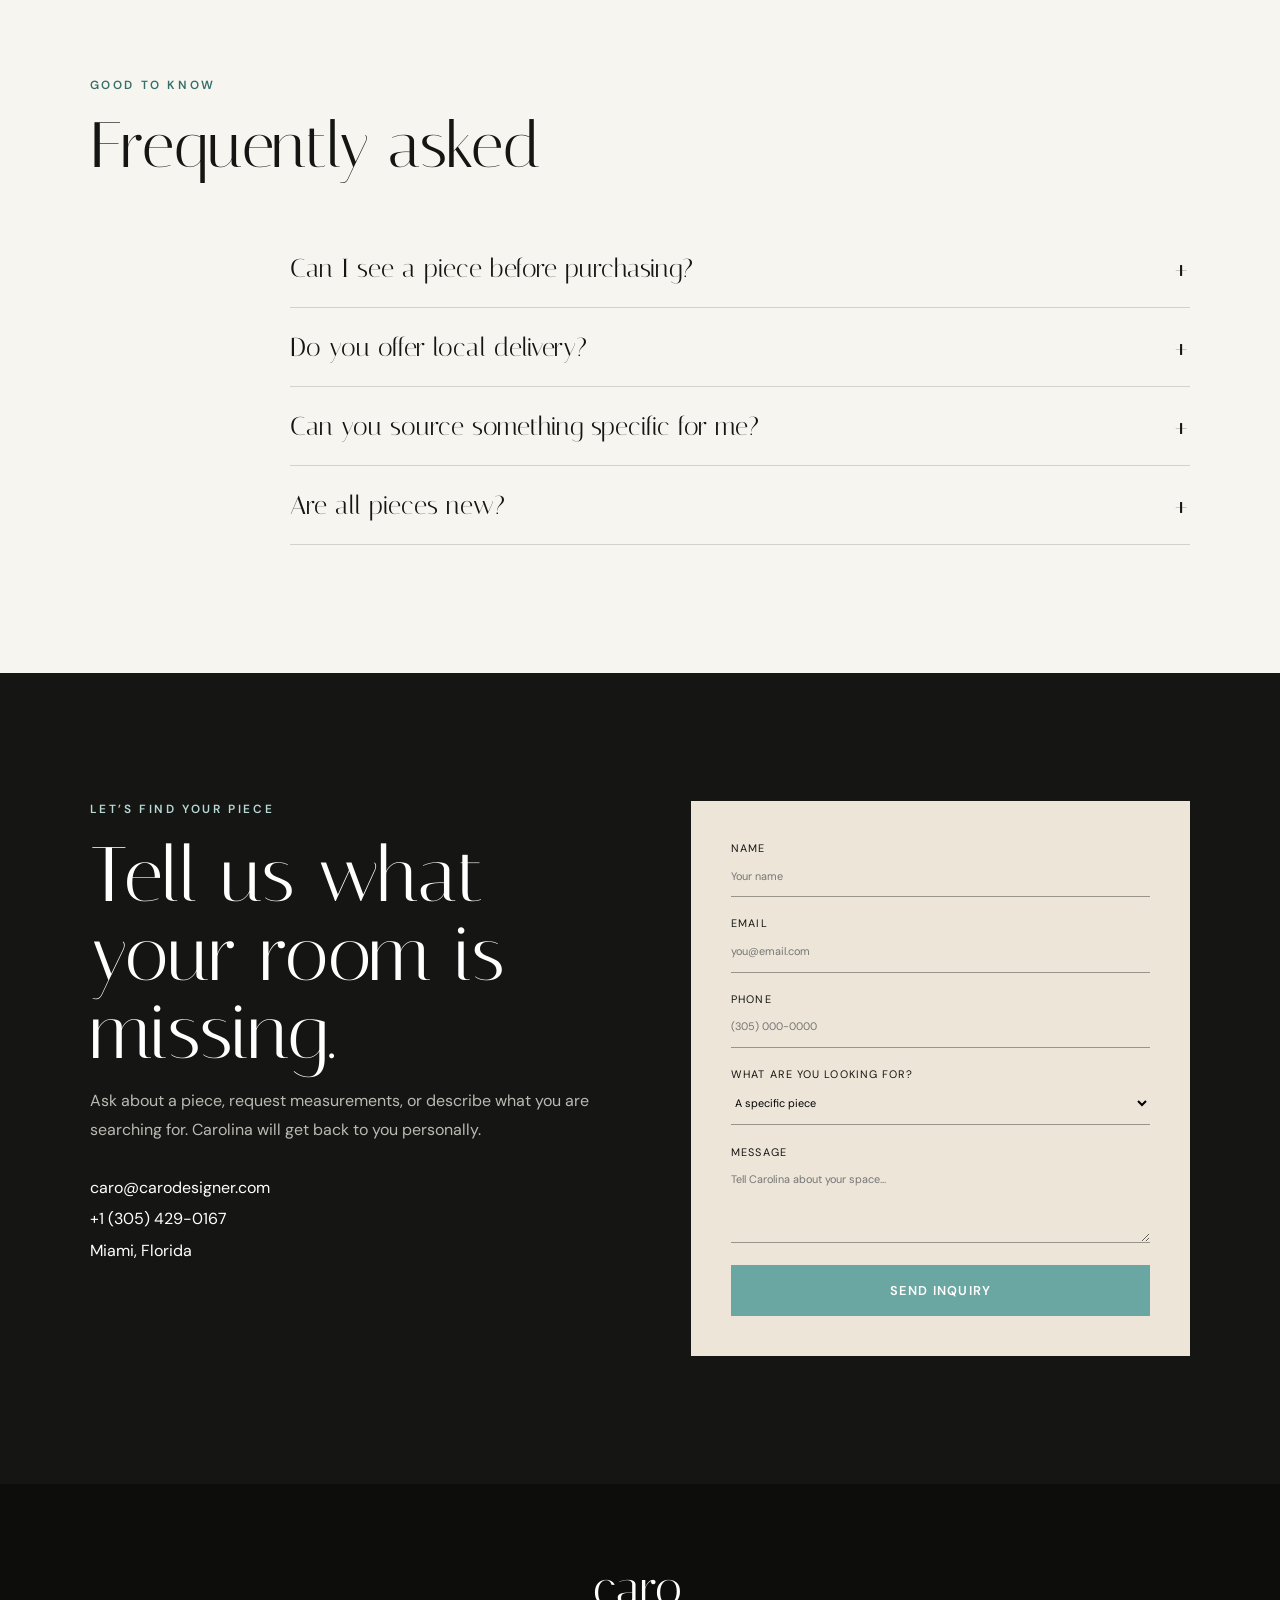
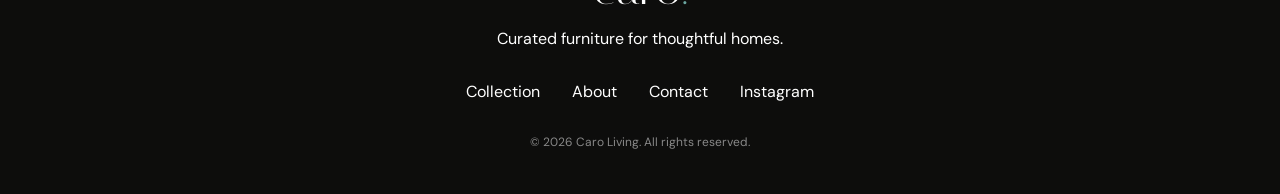
==== commit ea3a4452: "changing emails" ====
--- a/index.html
+++ b/index.html
@@ -12,7 +12,7 @@
 </head>
 <body>
   <div class="topbar">
-    <a href="mailto:hello@caroliving.com">hello@caroliving.com</a>
+    <a href="mailto:hello@caroliving.com">carolina@carodesigner.com</a>
     <span>Furniture selected with intention</span>
   </div>
 
@@ -45,11 +45,10 @@
         <h1>Pieces that make a room feel like <em>yours.</em></h1>
         <p class="hero-copy">Distinctive furniture chosen for the way you live—comfortable, expressive, and made to stay beautiful.</p>
         <div class="hero-actions">
-          <a class="btn btn-teal" href="#collection">Explore collection</a>
+          <a class="btn btn-teal" href="#collection">Projects</a>
           <a class="btn btn-light" href="#about">Meet Carolina</a>
         </div>
       </div>
-      <div class="hero-index">01 <span></span> 03</div>
     </section>
 
     <section class="intro section reveal">
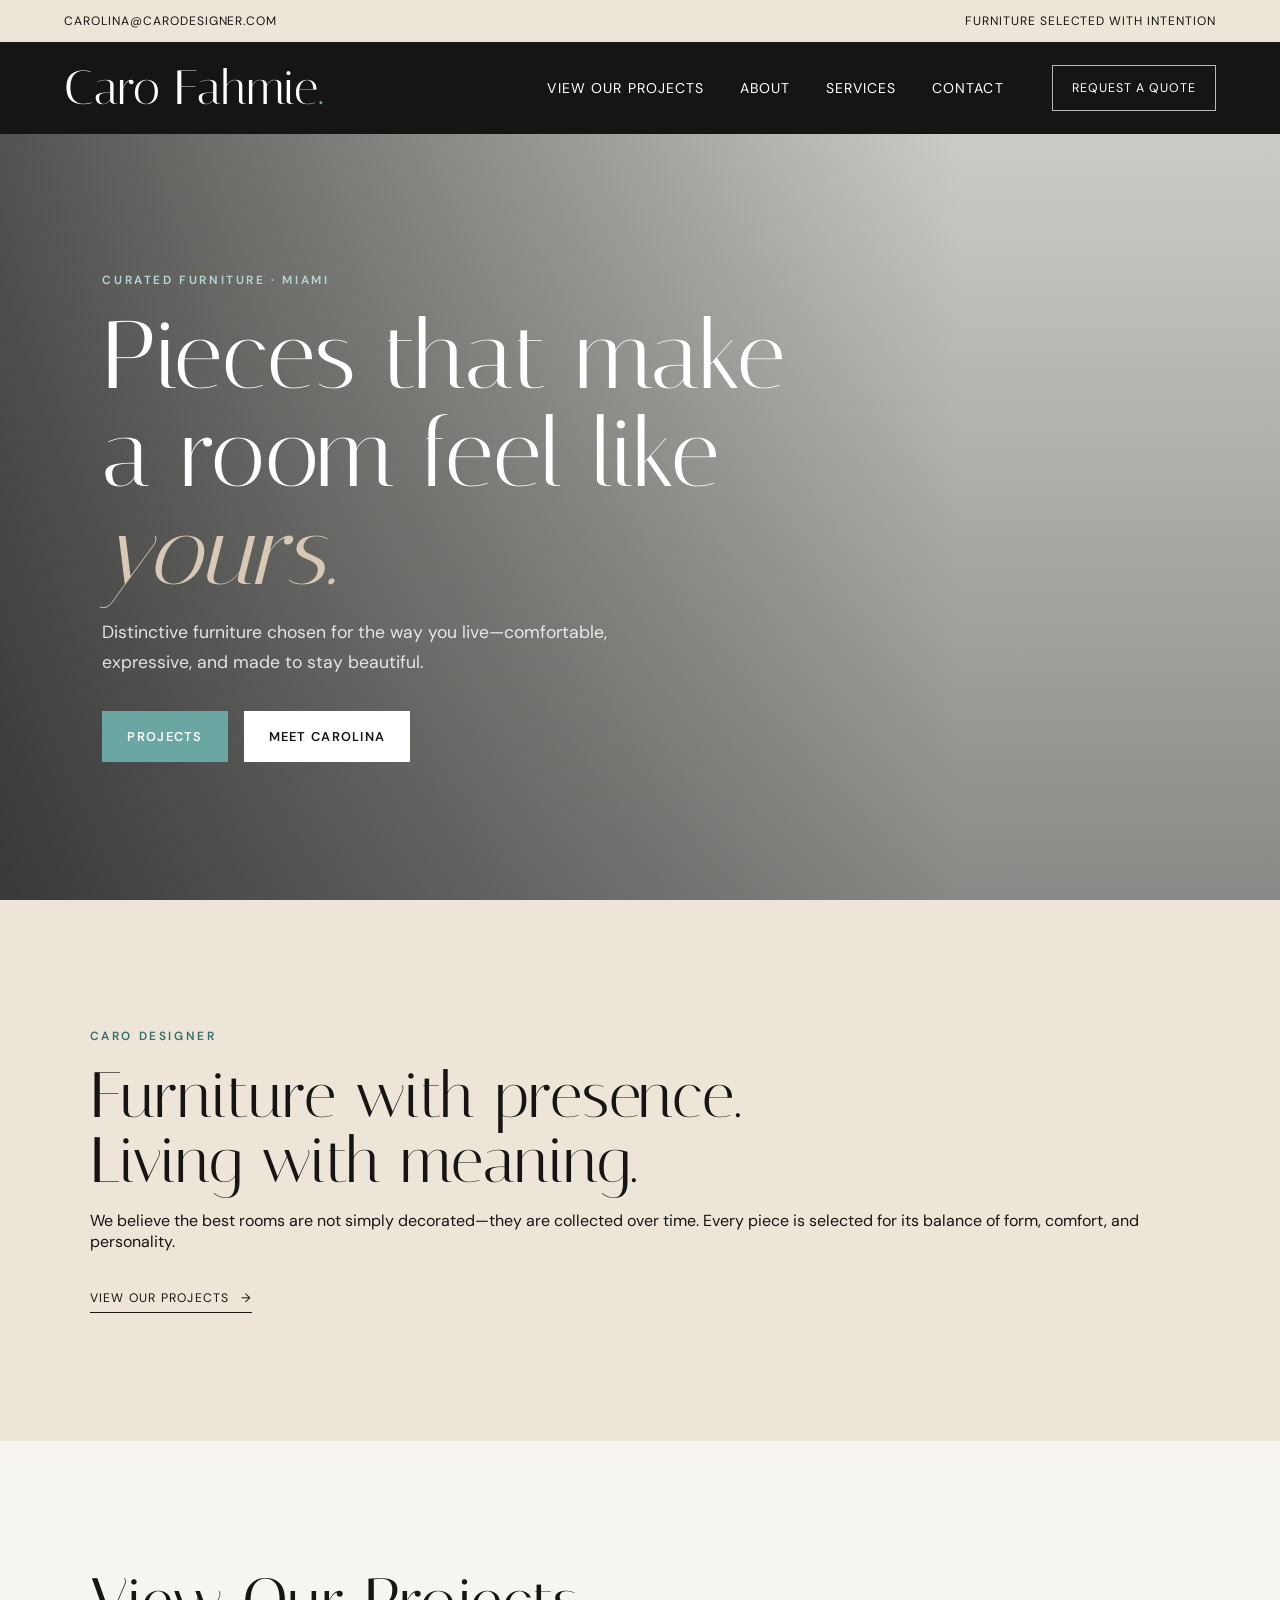
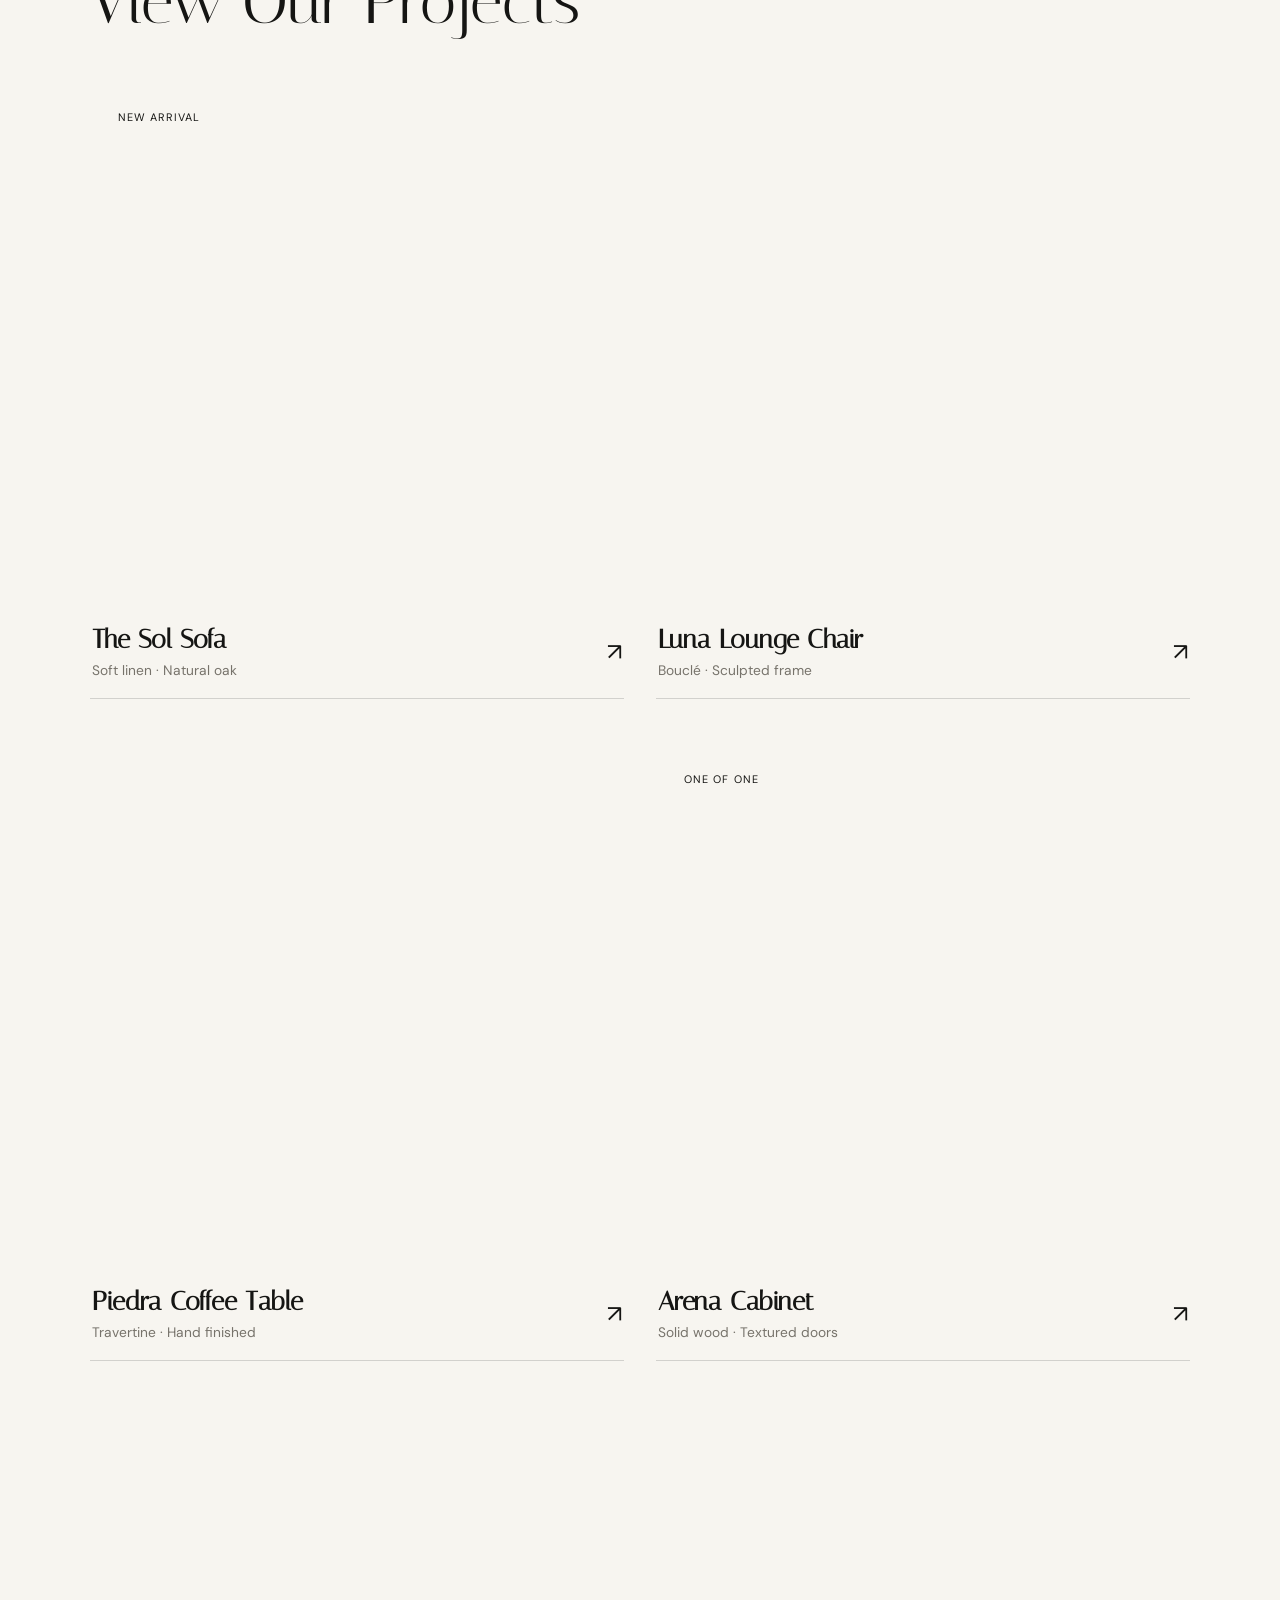
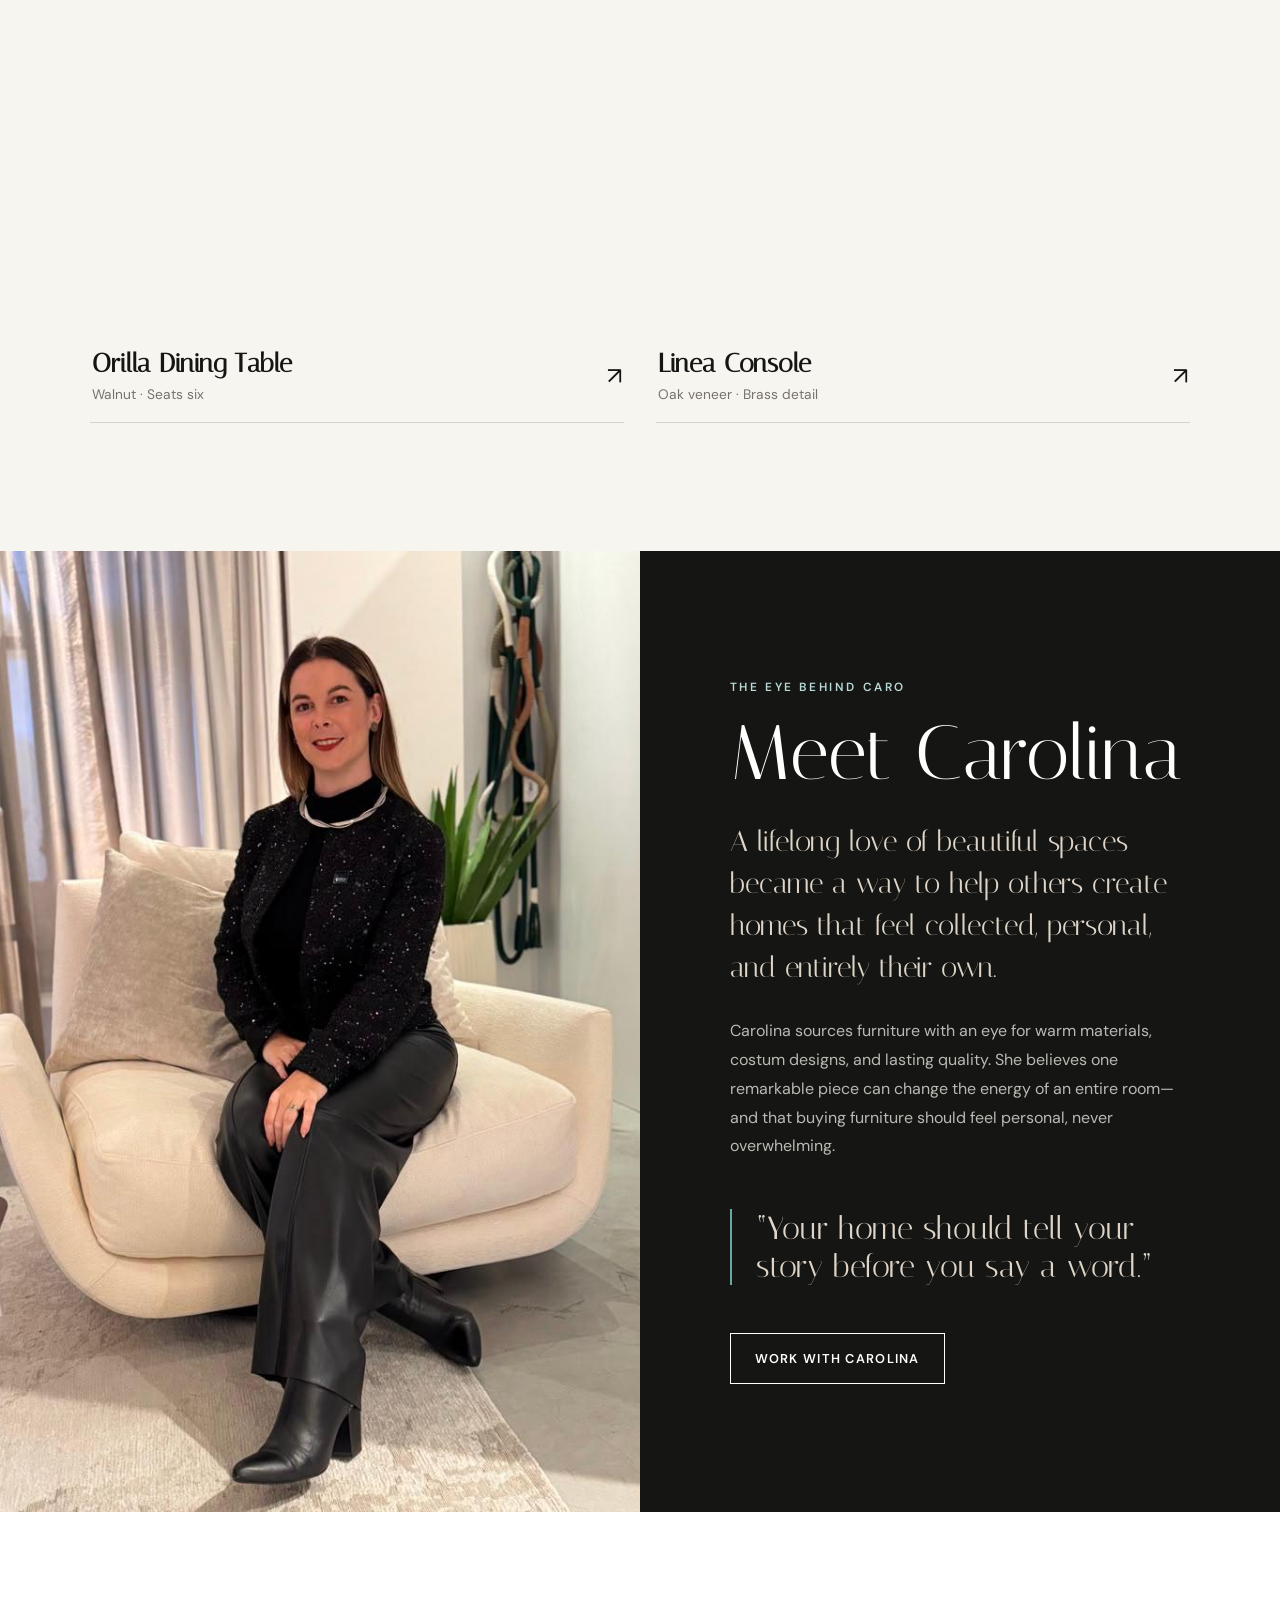
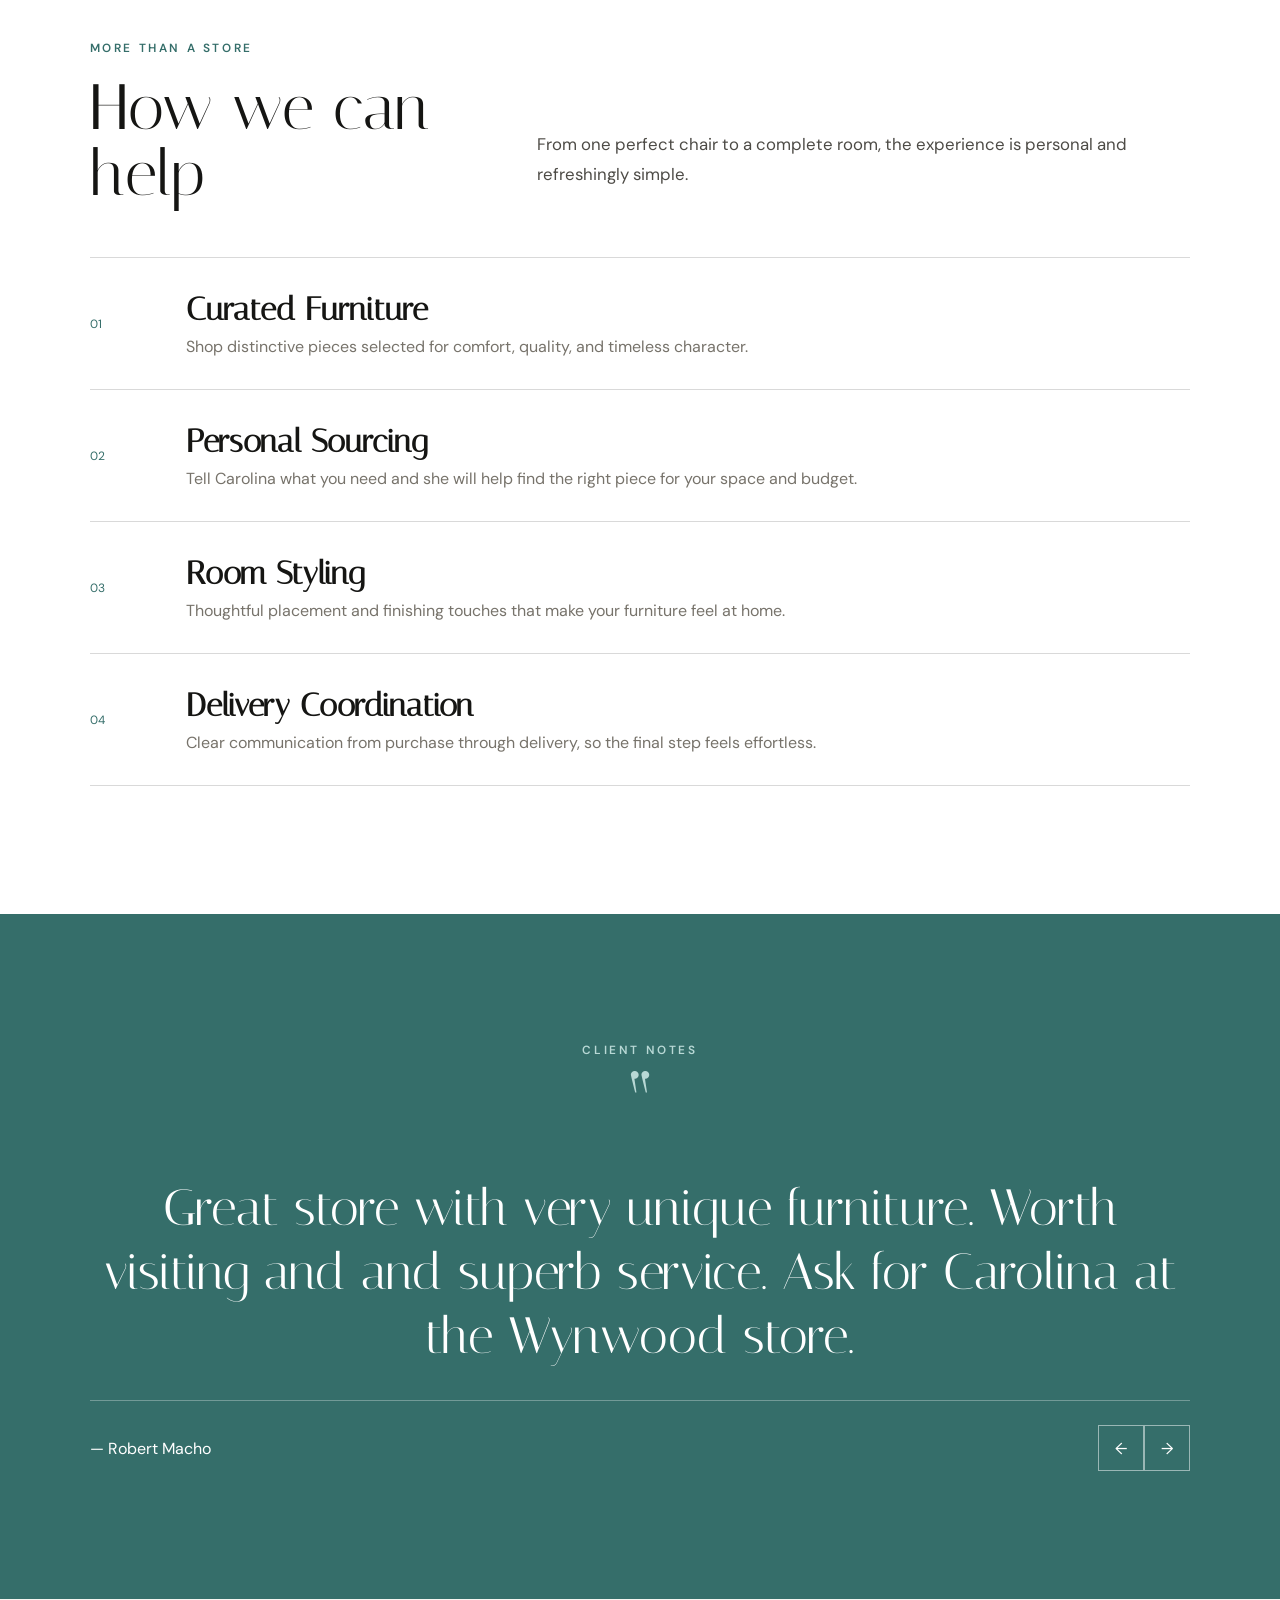
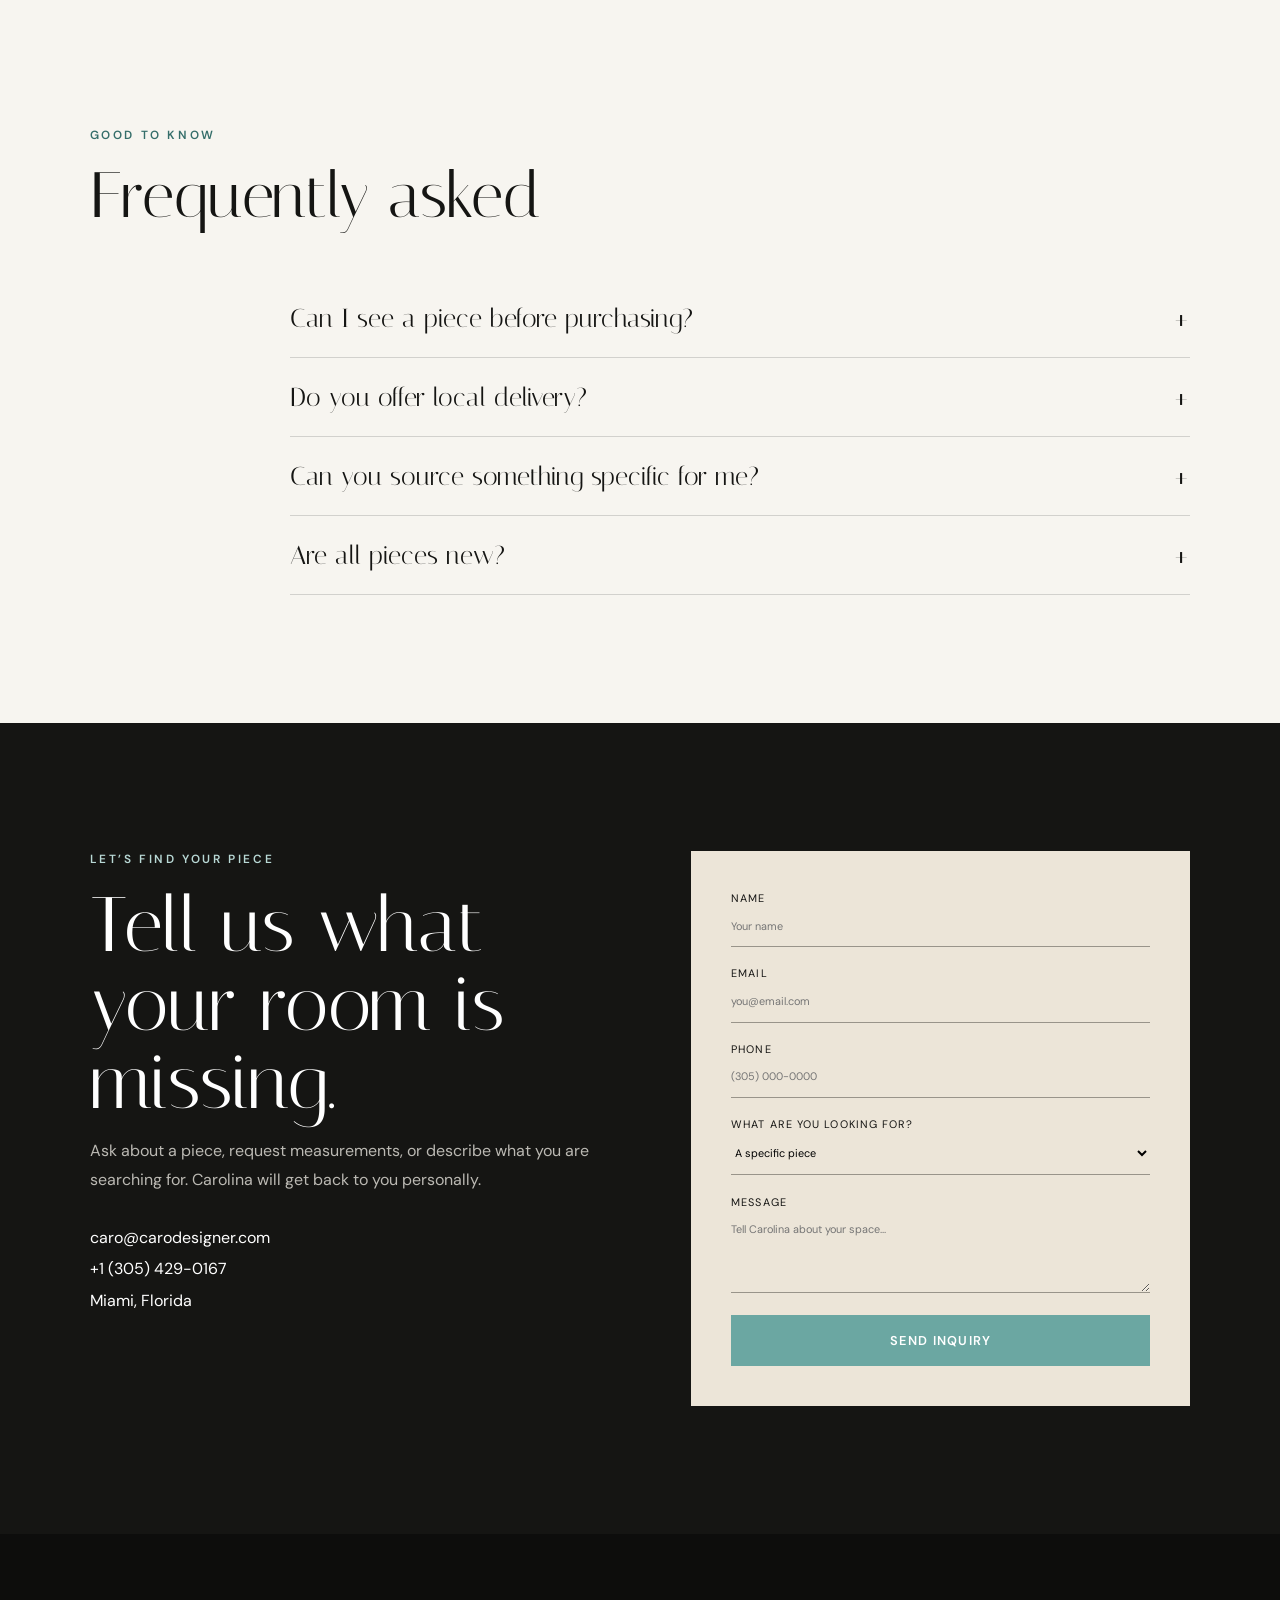
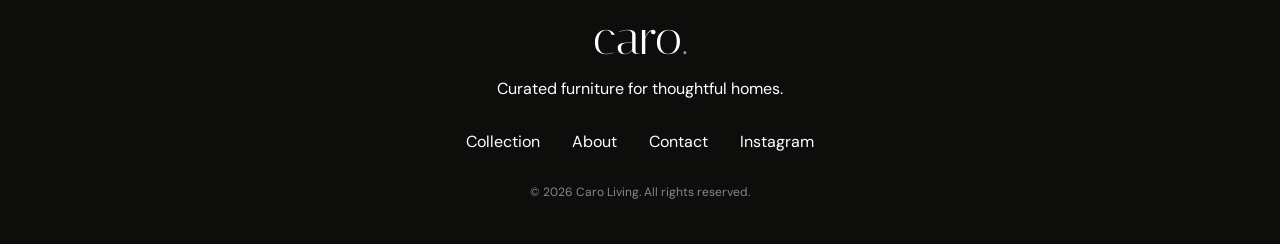
==== commit f7663b0e: "new update" ====
--- a/index.html
+++ b/index.html
@@ -4,7 +4,7 @@
   <meta charset="UTF-8">
   <meta name="viewport" content="width=device-width, initial-scale=1.0">
   <meta name="description" content="Caro Living — curated furniture for thoughtful, beautiful homes.">
-  <title>Caro Living | Curated Furniture</title>
+  <title>Caro Designer | Curated Furniture</title>
   <link rel="preconnect" href="https://fonts.googleapis.com">
   <link rel="preconnect" href="https://fonts.gstatic.com" crossorigin>
   <link href="https://fonts.googleapis.com/css2?family=DM+Sans:wght@400;500;600&family=Italiana&display=swap" rel="stylesheet">
@@ -17,7 +17,7 @@
   </div>
 
   <header class="header" id="top">
-    <a class="logo" href="#top" aria-label="Caro Living home">caro<span>.</span></a>
+    <a class="logo" href="#top" aria-label="Caro Living home">Caro Fahmie<span>.</span></a>
     <nav class="desktop-nav" aria-label="Main navigation">
       <a href="#collection">View Our Projects</a>
       <a href="#about">About</a>
@@ -52,8 +52,7 @@
     </section>
 
     <section class="intro section reveal">
-      <p class="eyebrow">Caro Living</p>
-      <div class="intro-grid">
+      <p class="eyebrow">Caro Designer</p>
         <h2>Furniture with presence.<br>Living with meaning.</h2>
         <div>
           <p>We believe the best rooms are not simply decorated—they are collected over time. Every piece is selected for its balance of form, comfort, and personality.</p>
@@ -165,7 +164,7 @@
   <input
     type="hidden"
     name="_subject"
-    value="New Caro Living Furniture Inquiry"
+    value="New Caro Designer Furniture Inquiry"
   >
 
   <label>
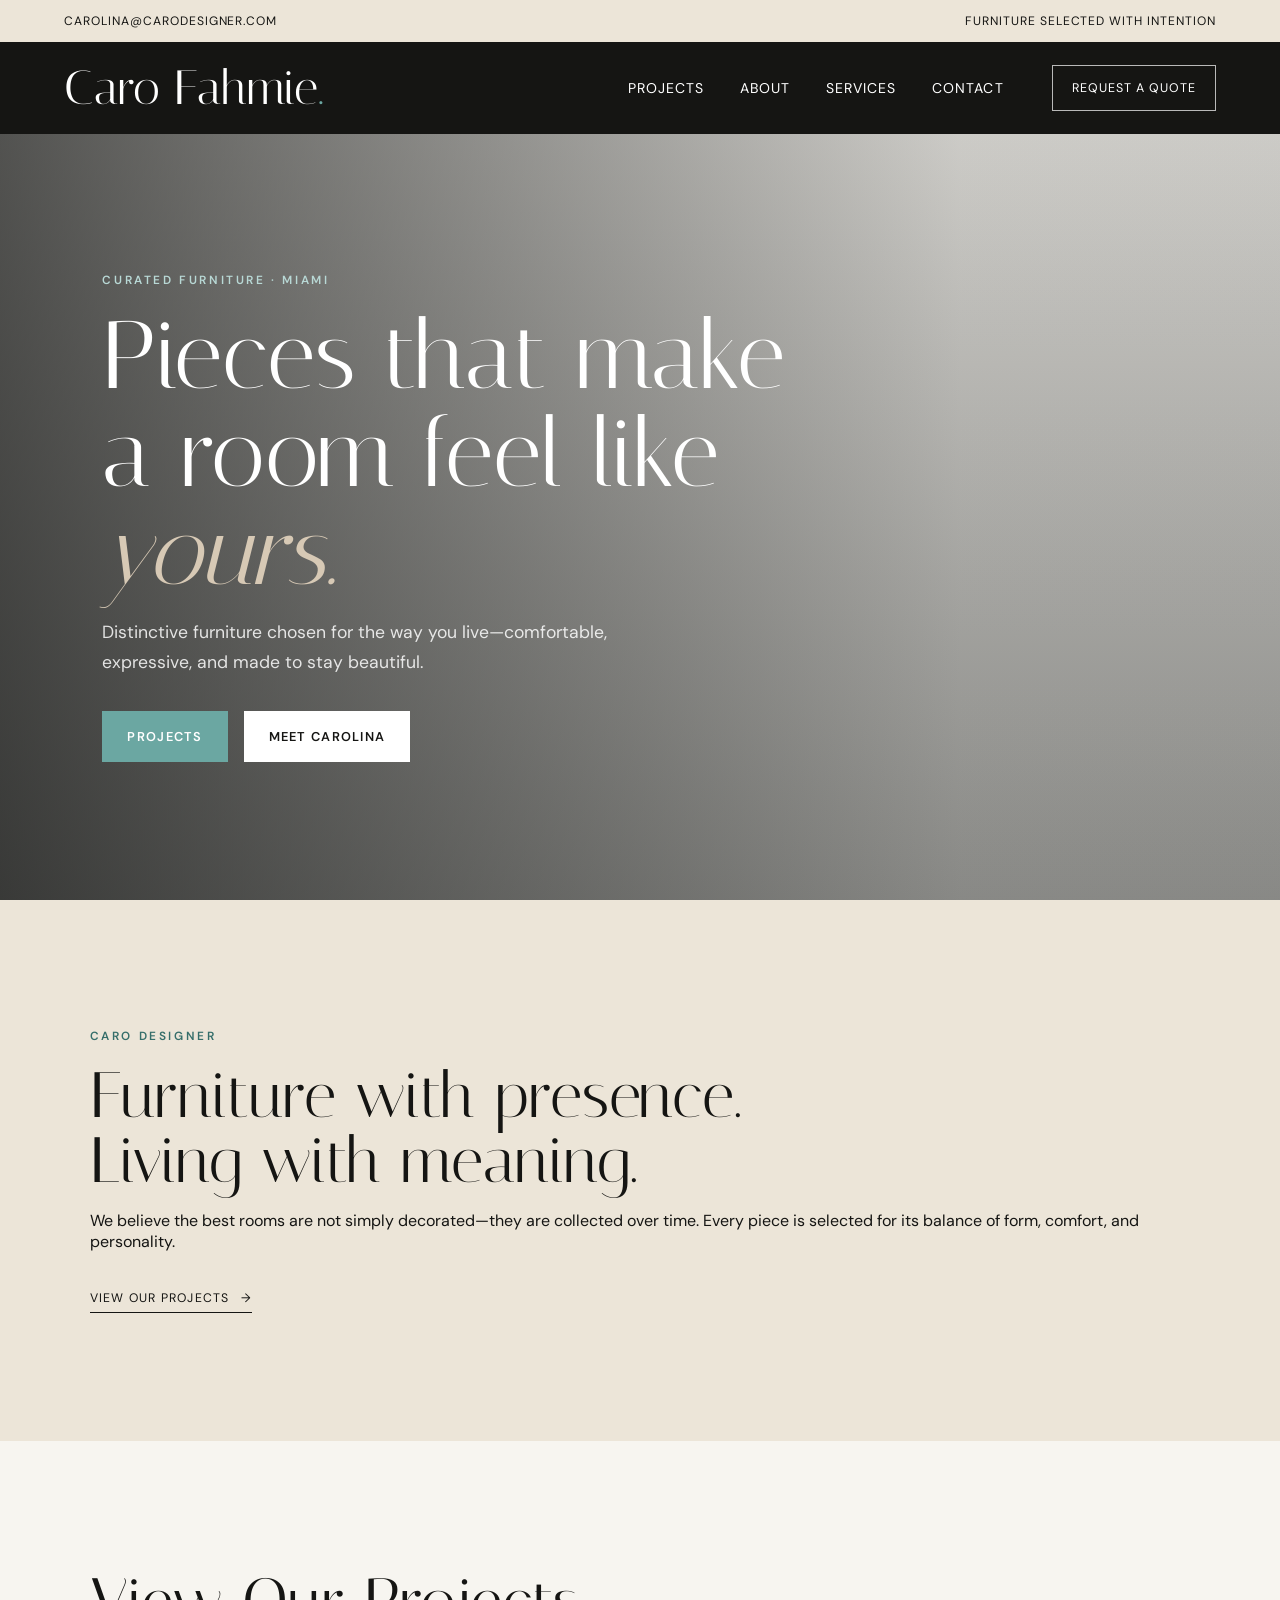
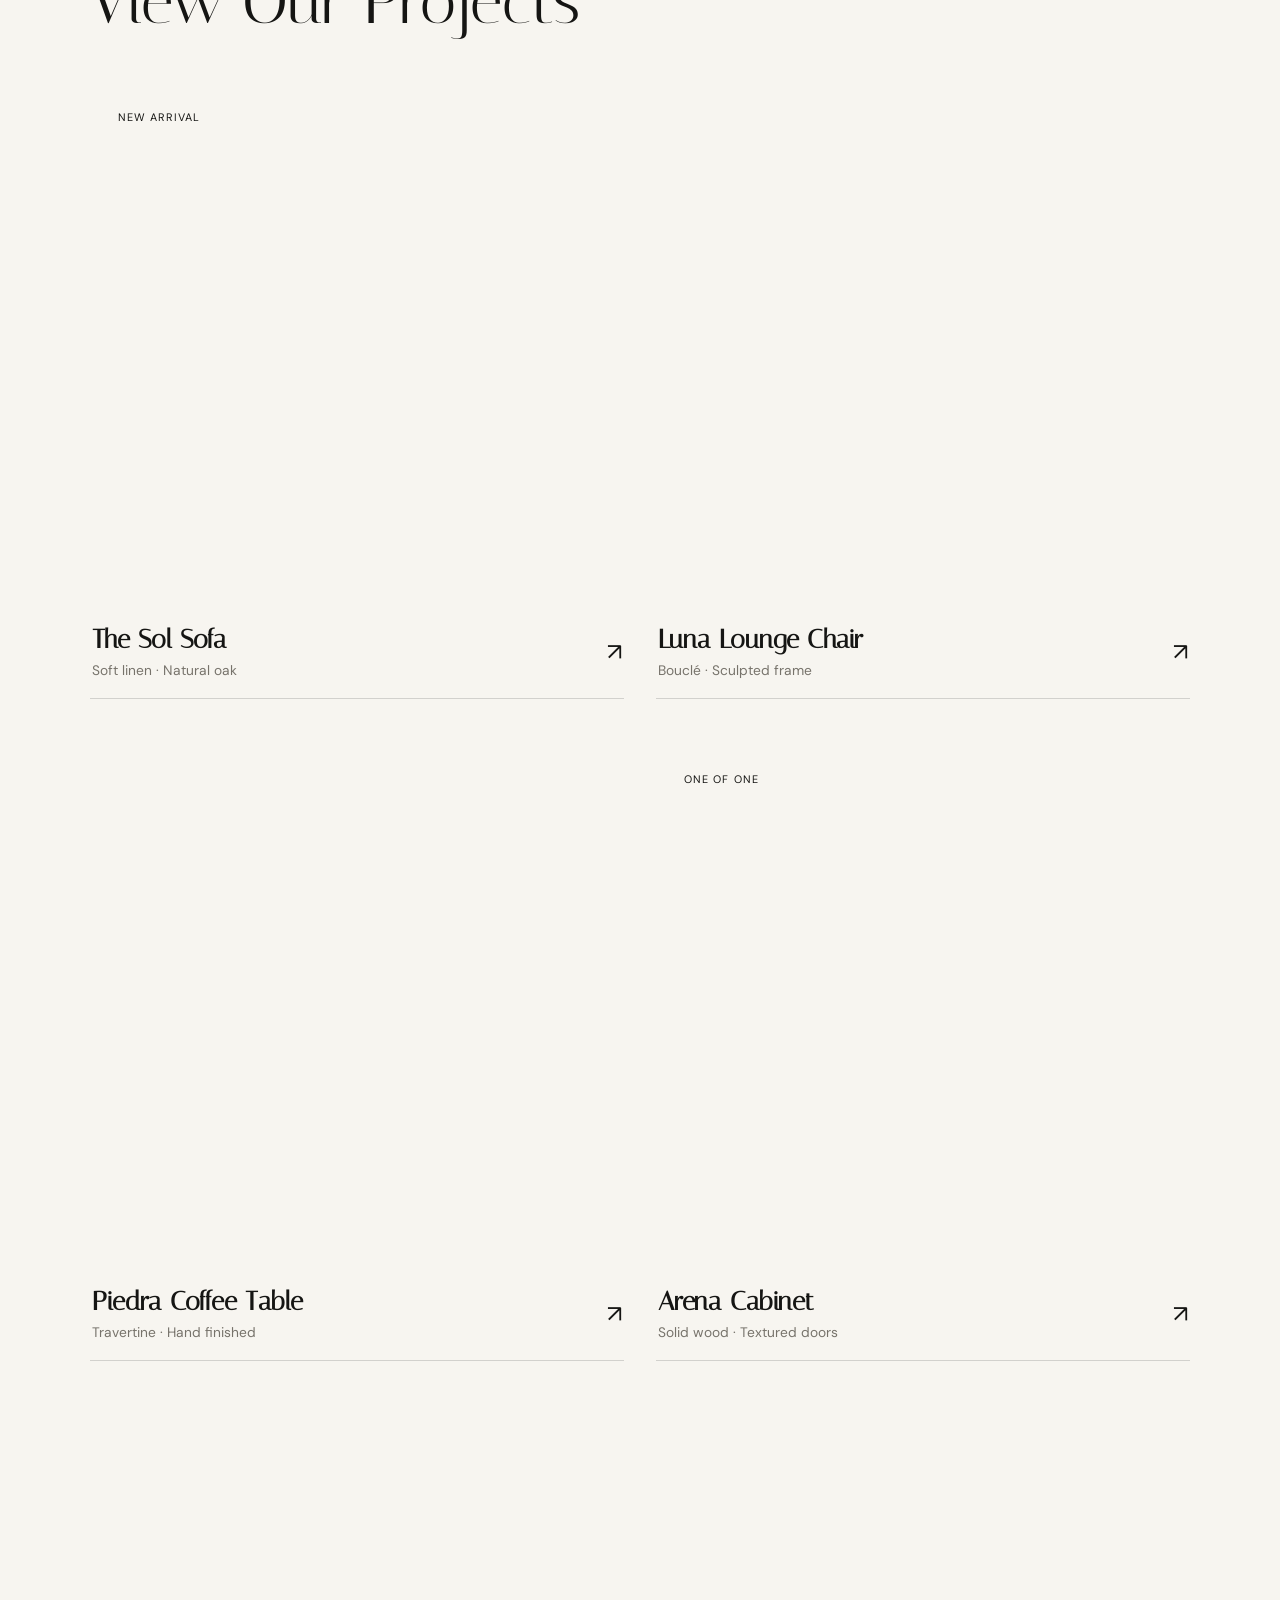
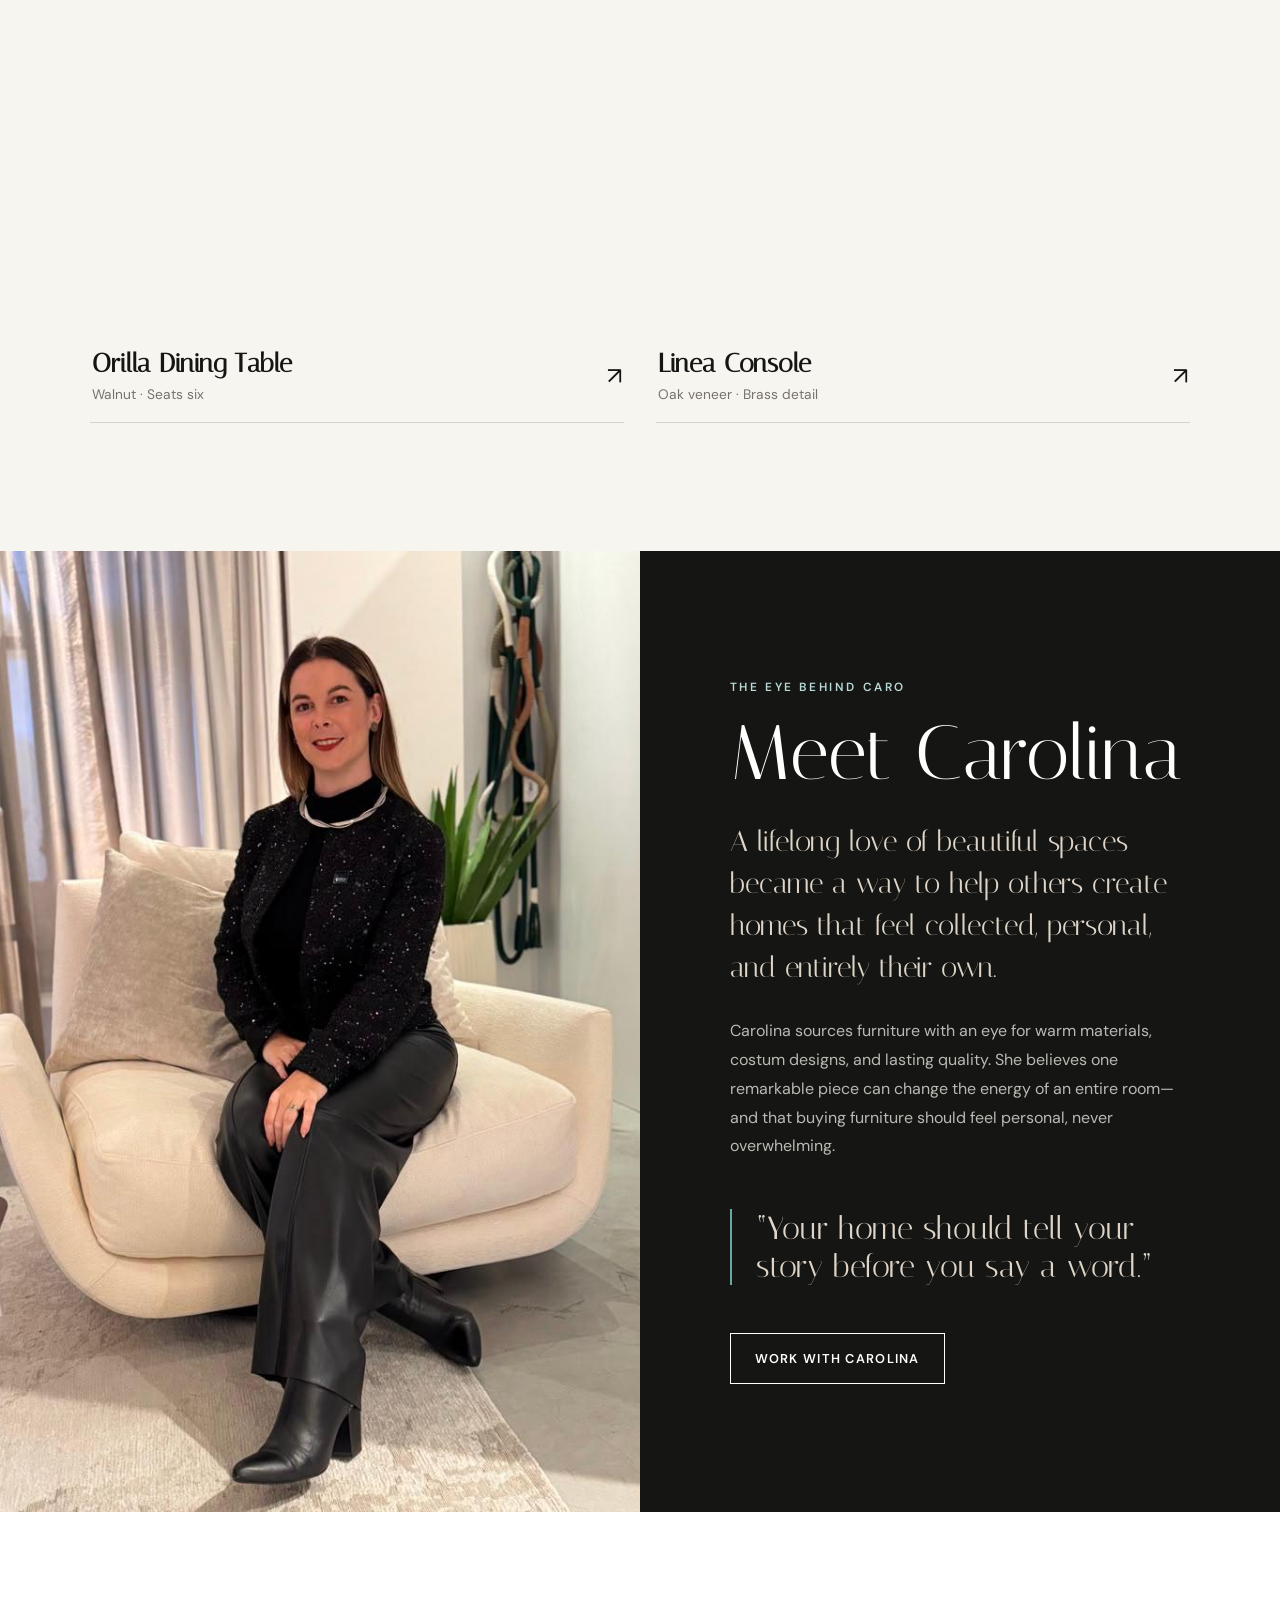
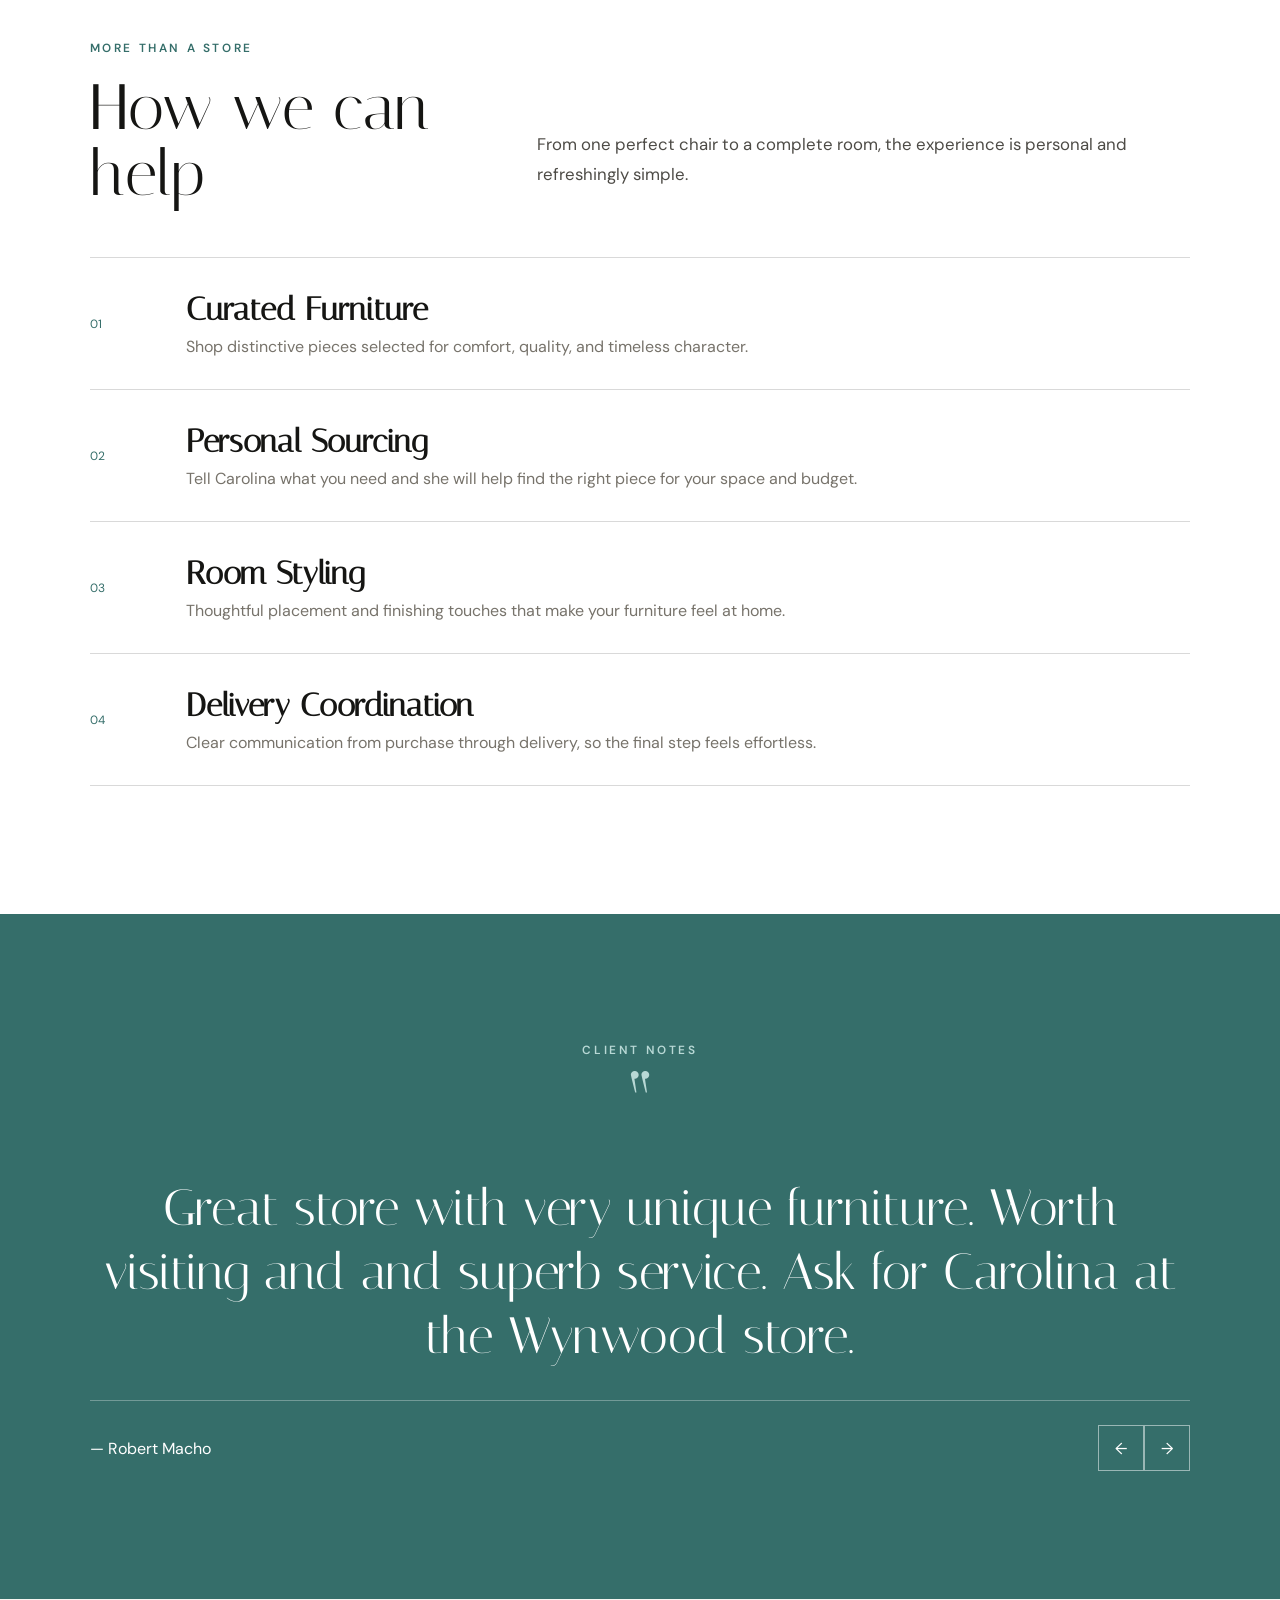
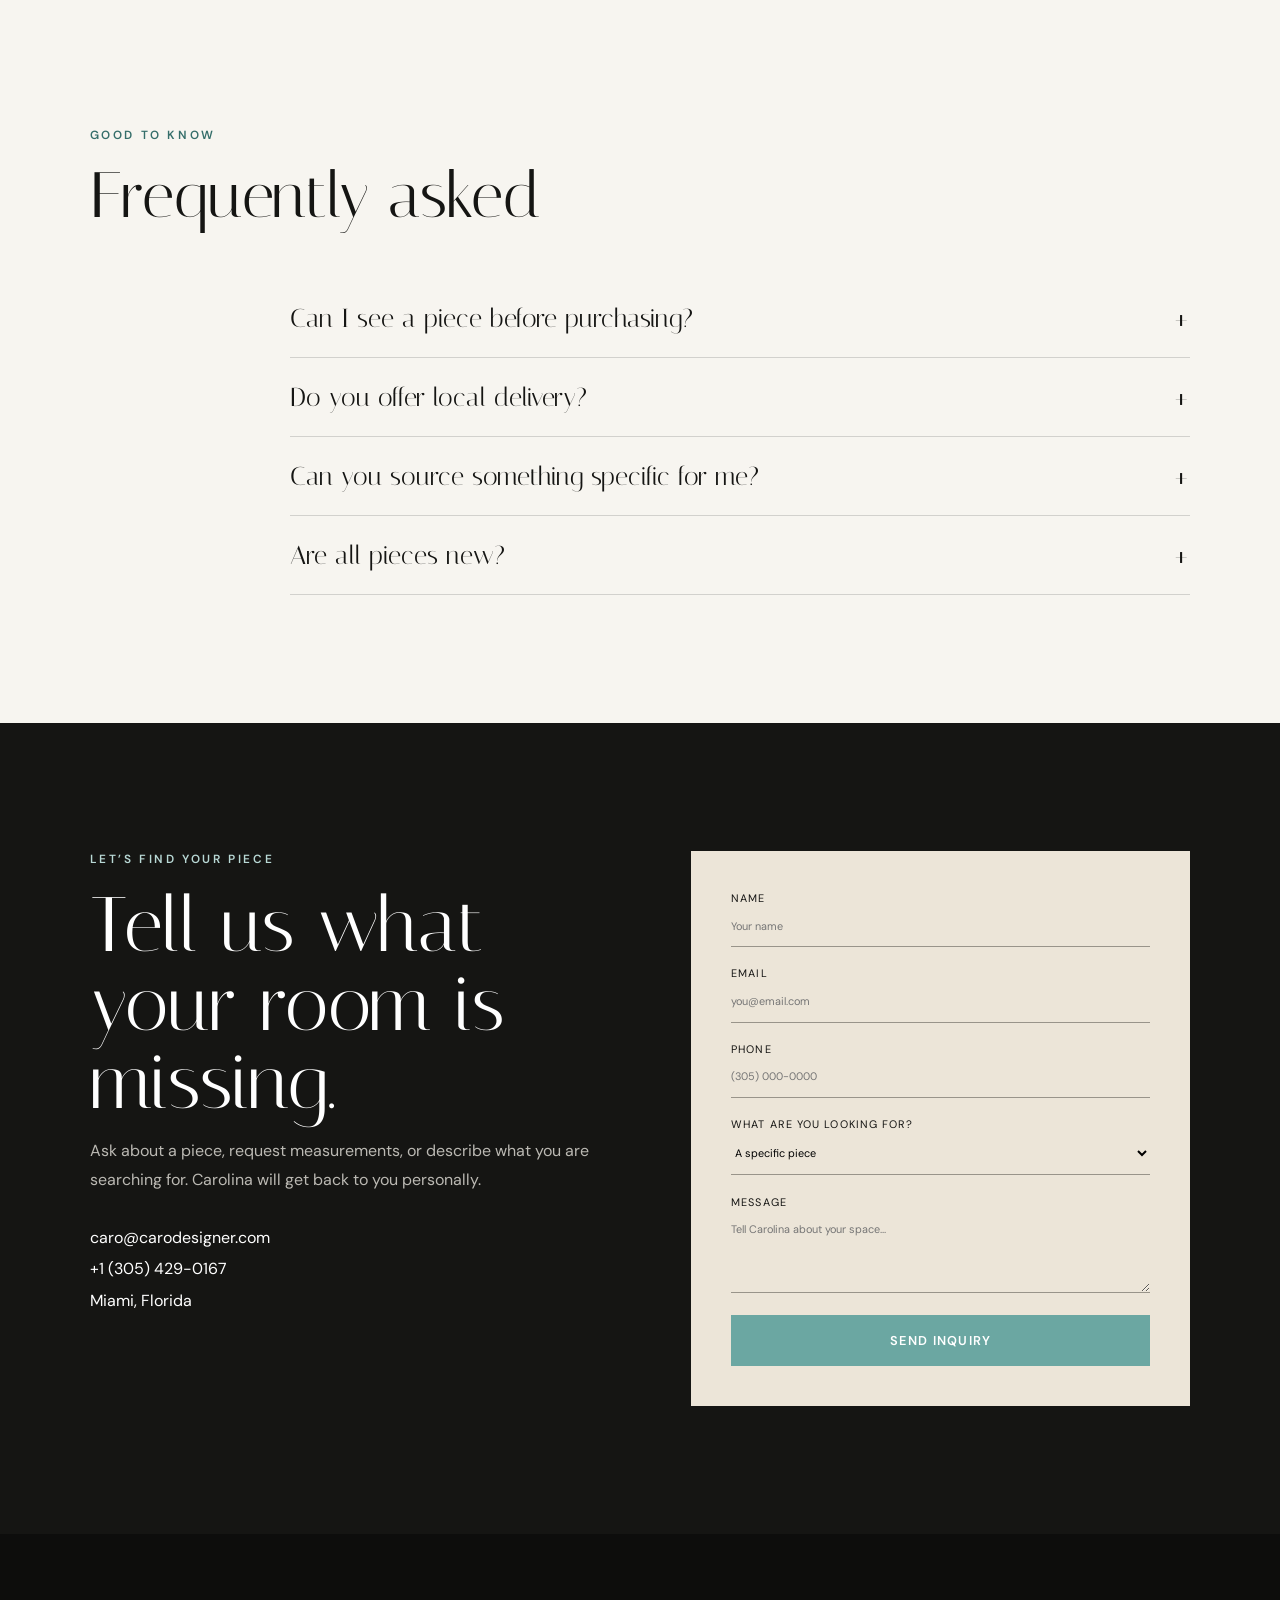
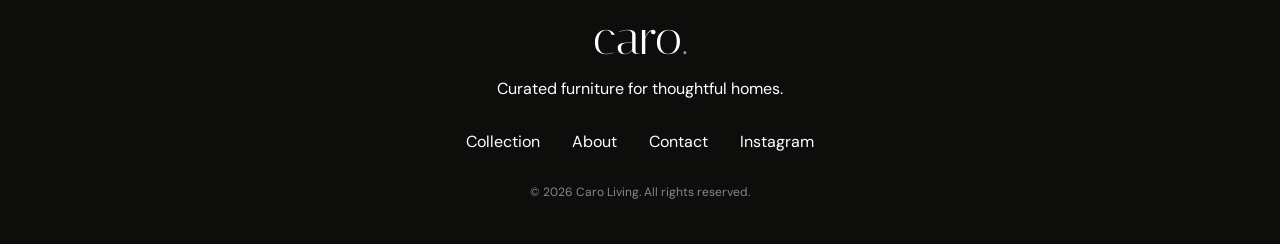
==== commit a0518a32: "changning view our project to project" ====
--- a/index.html
+++ b/index.html
@@ -19,7 +19,7 @@
   <header class="header" id="top">
     <a class="logo" href="#top" aria-label="Caro Living home">Caro Fahmie<span>.</span></a>
     <nav class="desktop-nav" aria-label="Main navigation">
-      <a href="#collection">View Our Projects</a>
+      <a href="#collection">Projects</a>
       <a href="#about">About</a>
       <a href="#services">Services</a>
       <a href="#contact">Contact</a>
